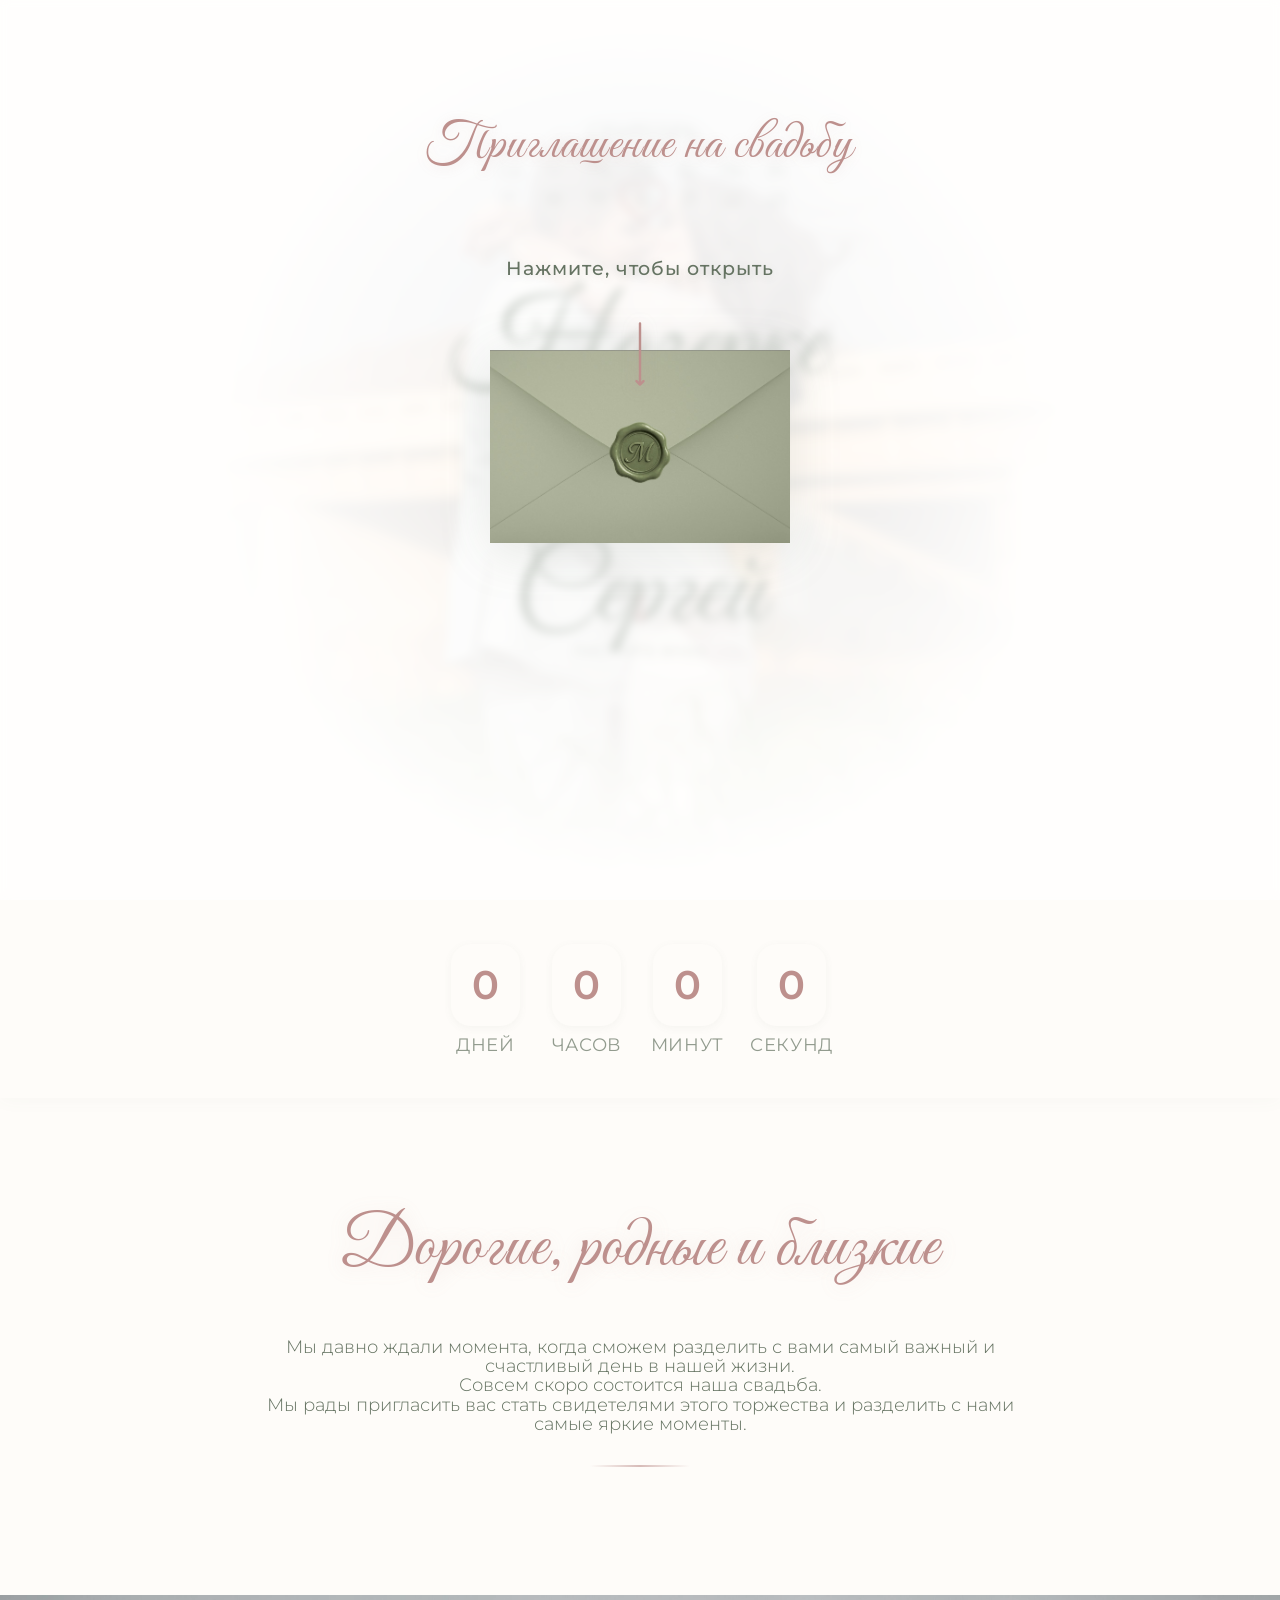
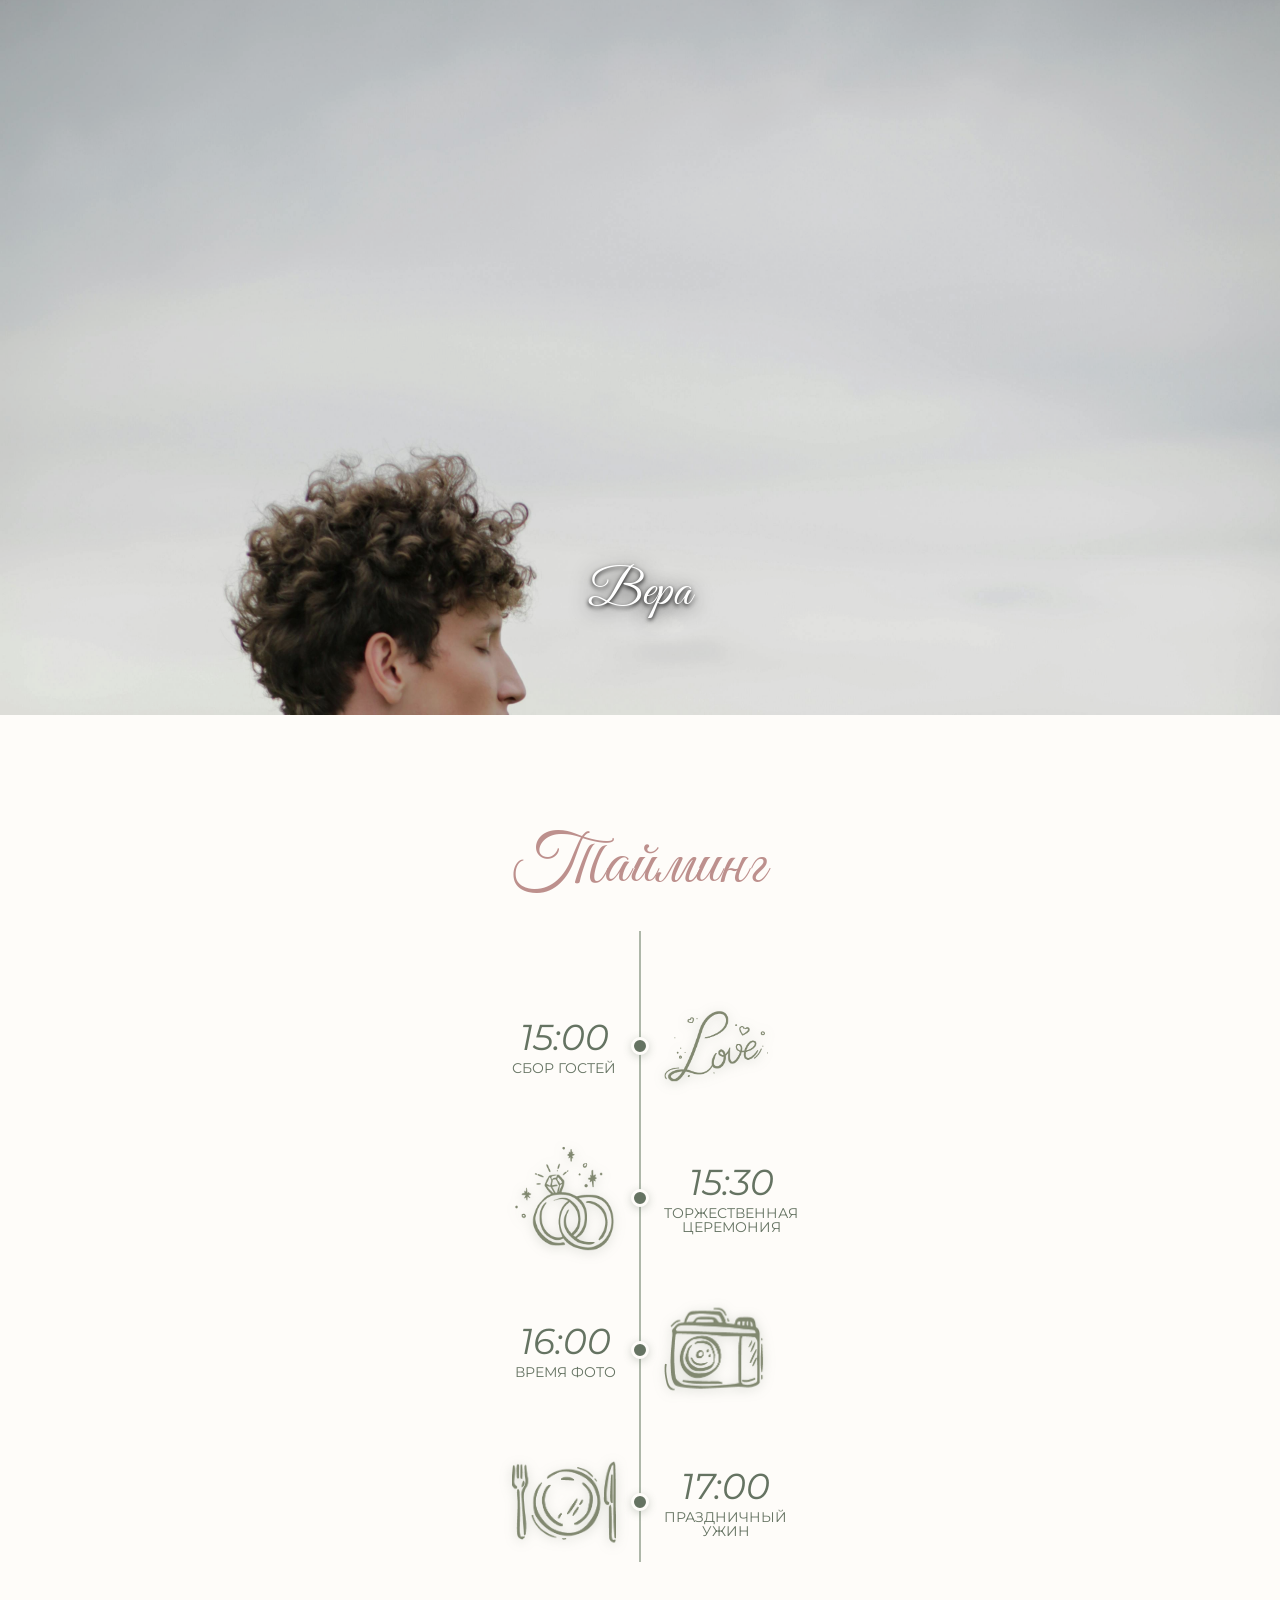
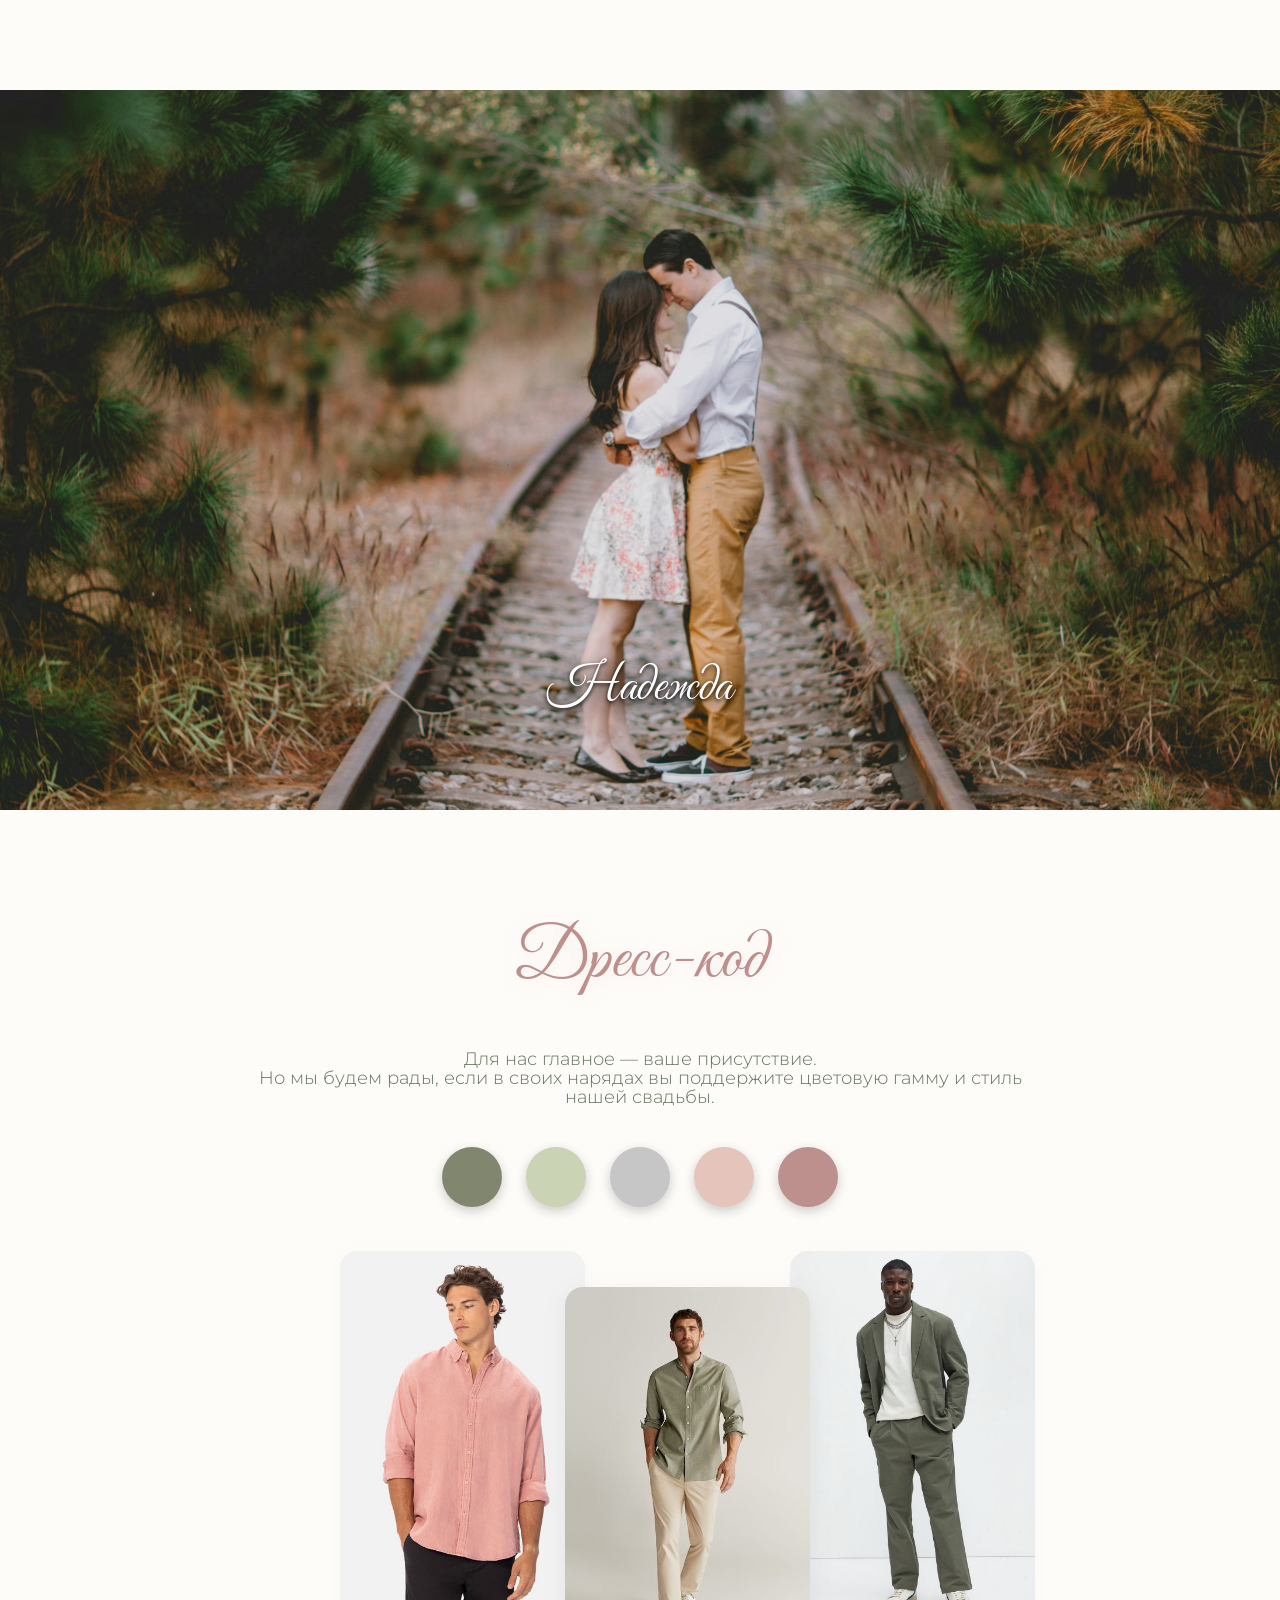
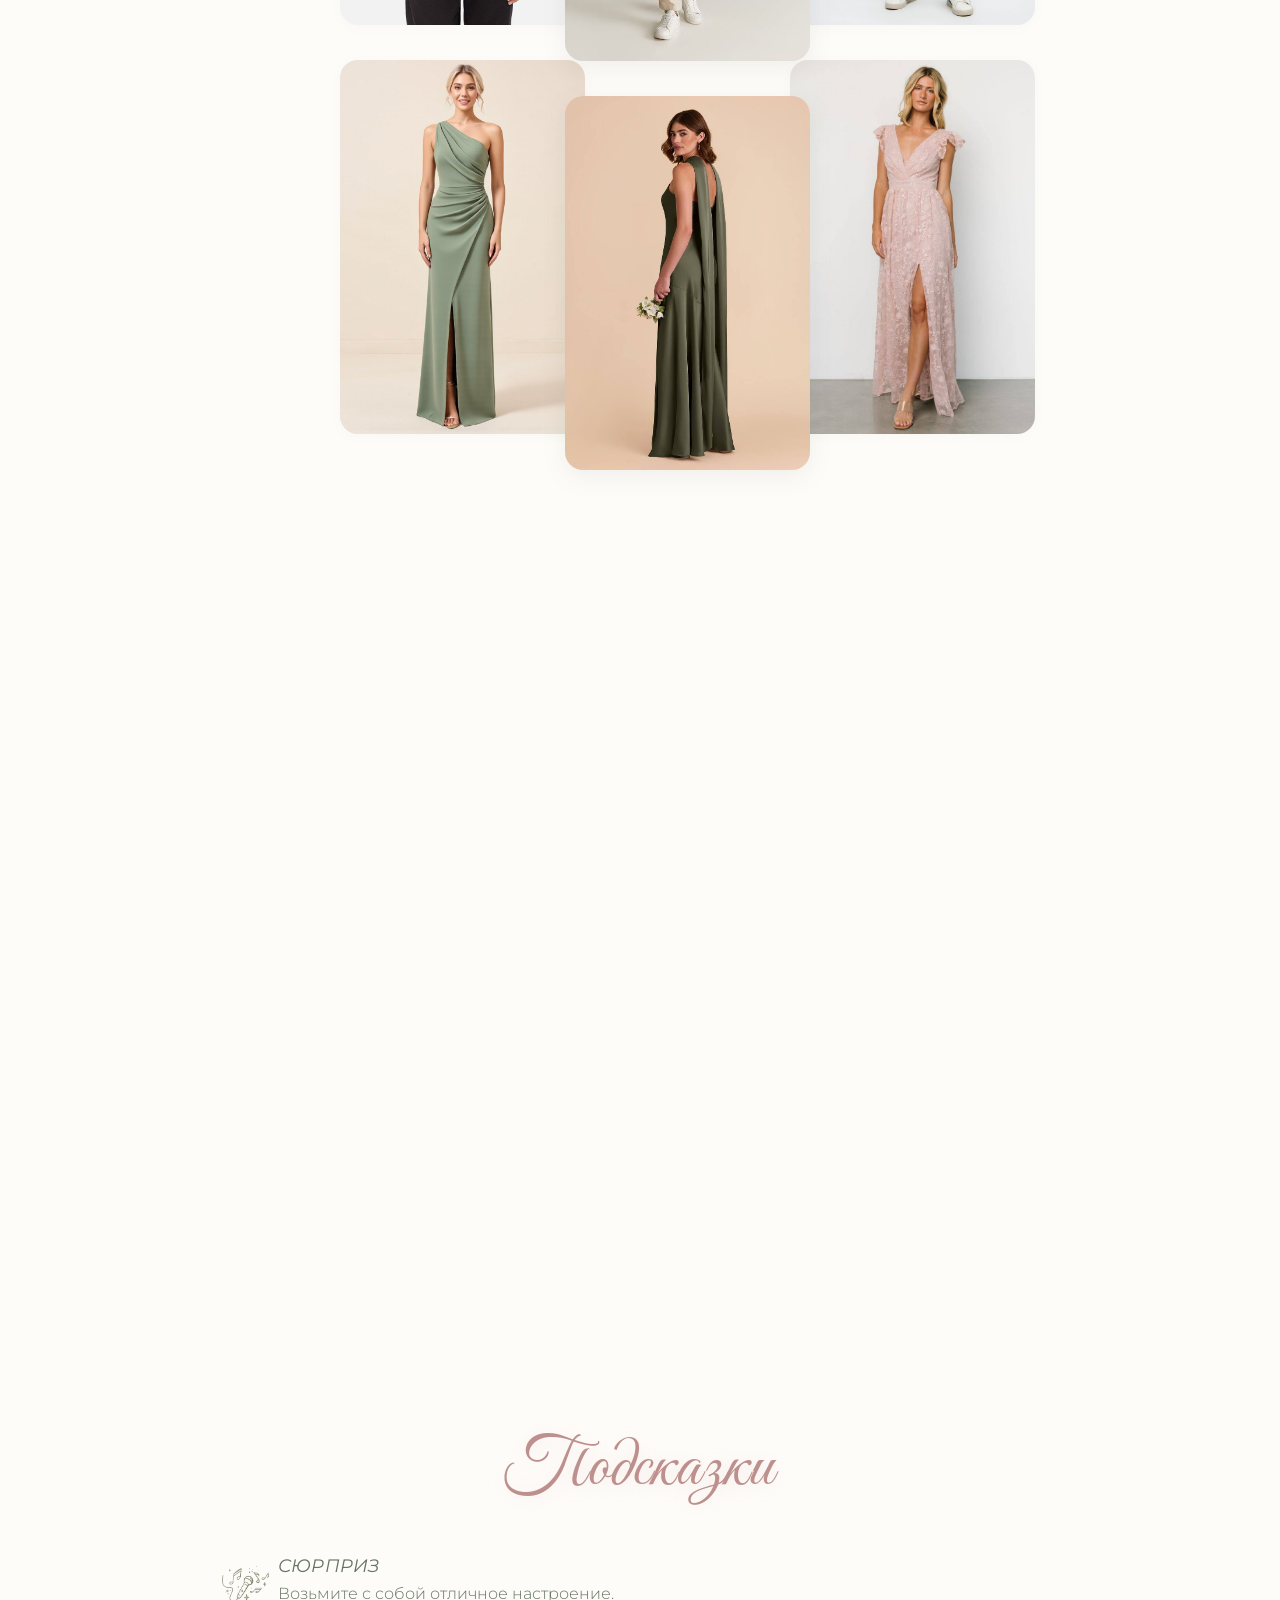
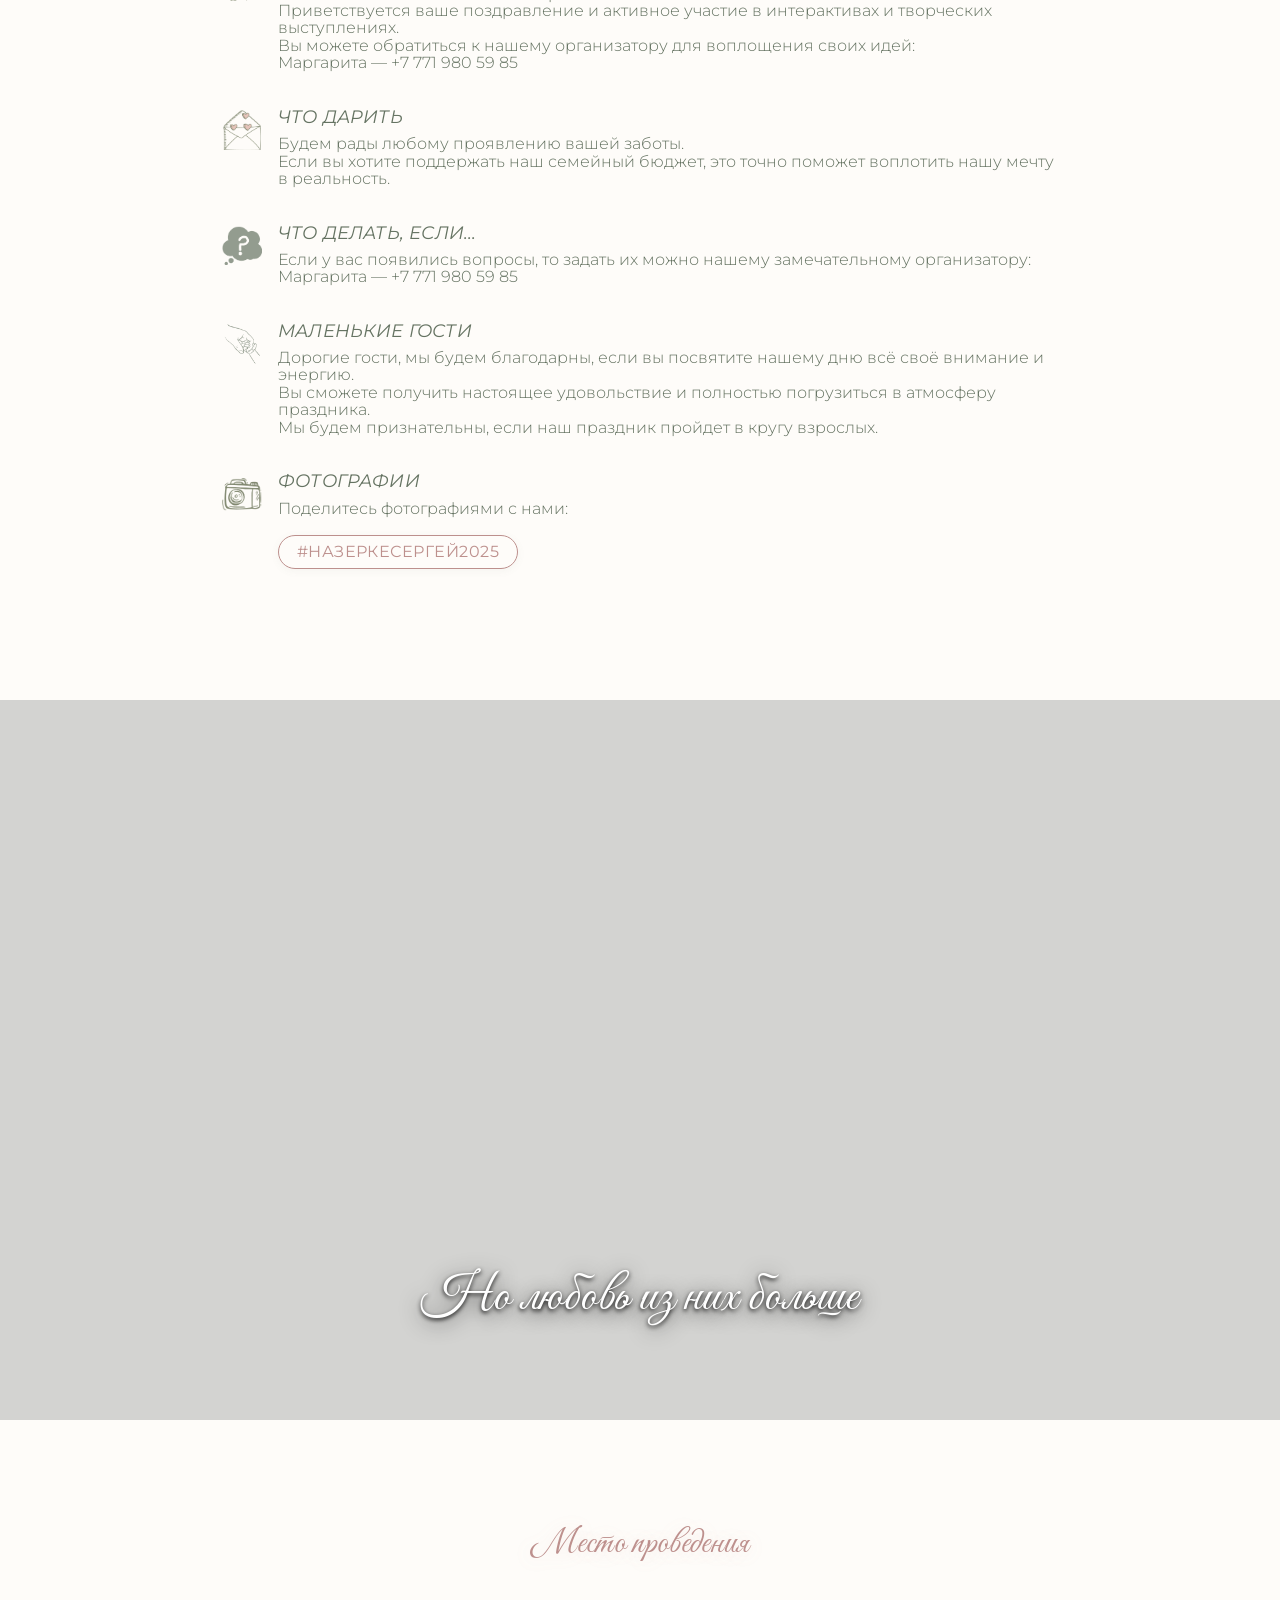
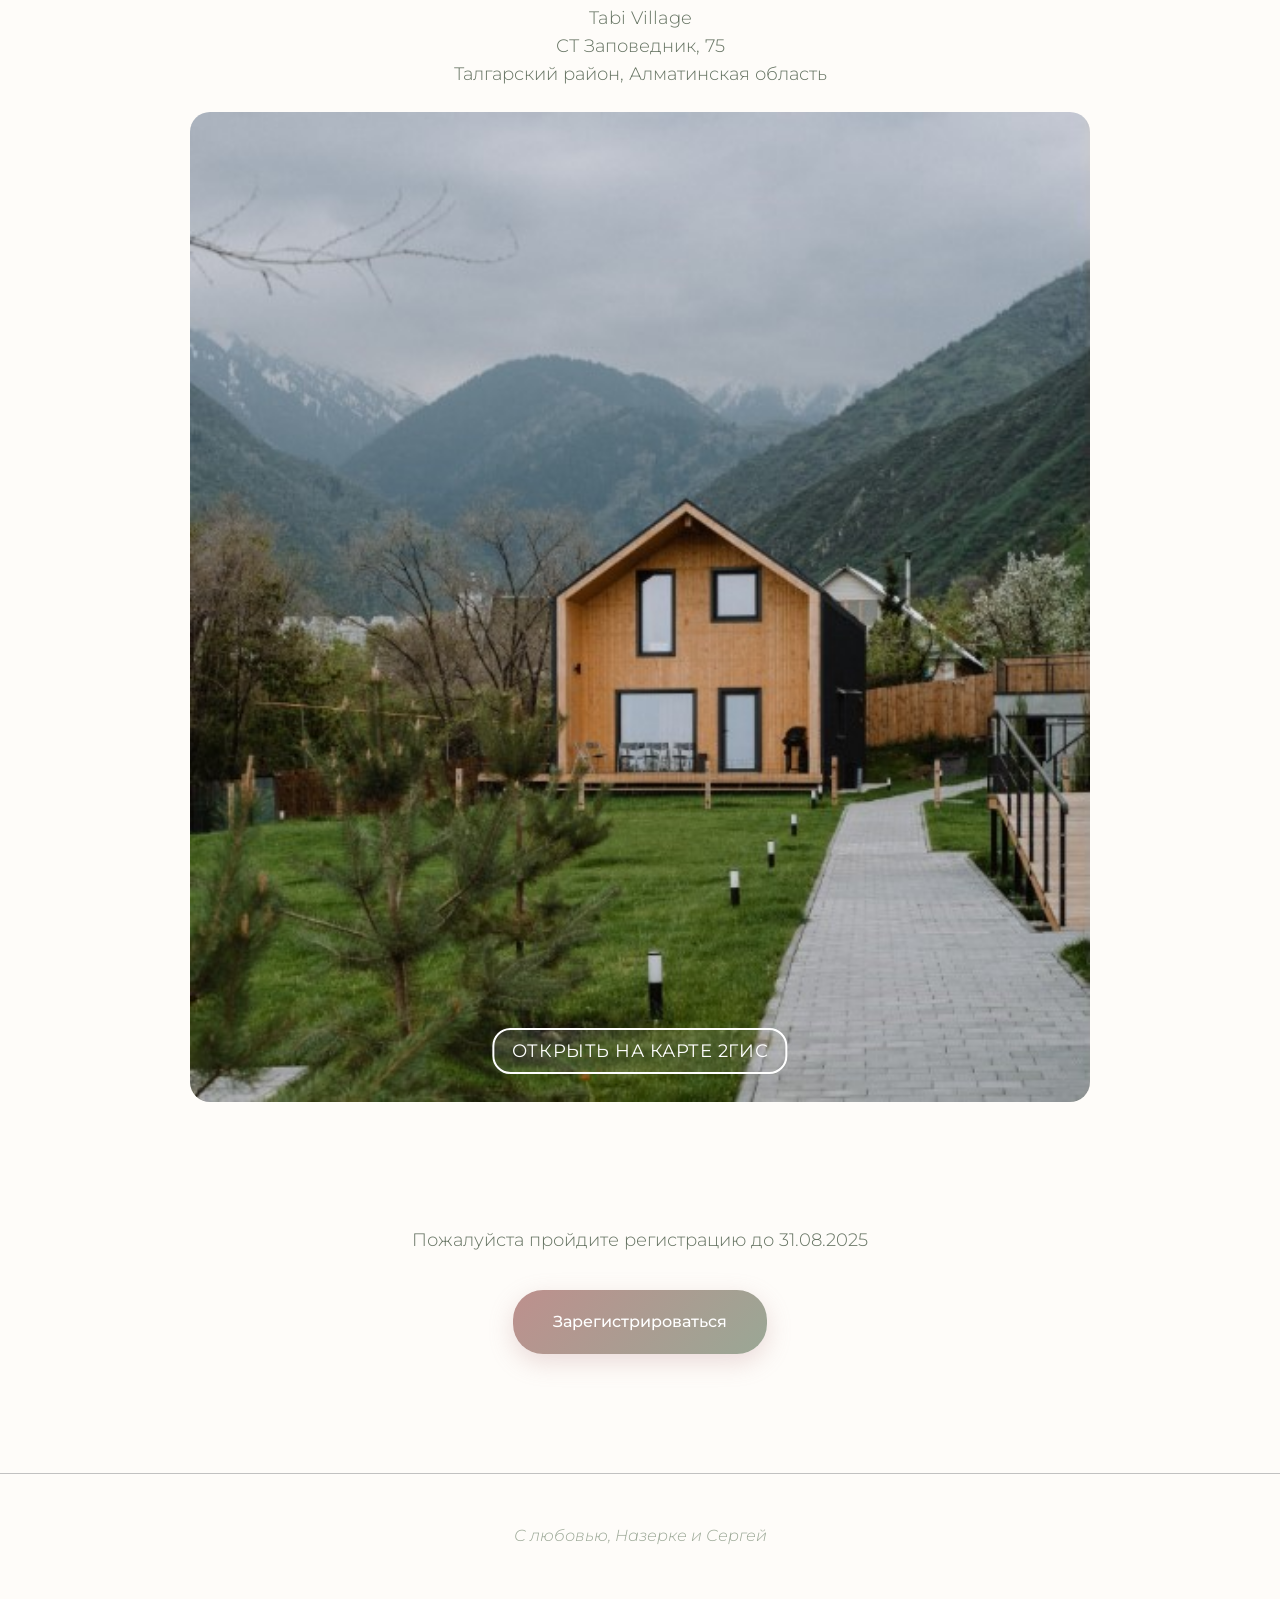
==== index.html @ db872b37 "Отрицательные значения bottom: десктоп -20px, планшет -15px - теперь подсказка МАКСИМАЛЬНО внизу!" ====
<!DOCTYPE html>
<html lang="ru">
<head>
  <meta charset="UTF-8">
  <meta name="viewport" content="width=device-width, initial-scale=1.0">
  <title>Приглашение на свадьбу</title>
  <!-- Preconnect для ускорения загрузки шрифтов -->
  <link rel="preconnect" href="https://fonts.googleapis.com">
  <link rel="preconnect" href="https://fonts.gstatic.com" crossorigin>
  
  <!-- Google Fonts с display=swap -->
  <link href="https://fonts.googleapis.com/css2?family=Cormorant+Infant:wght@400;500;600;700&display=swap" rel="stylesheet">
  <link href="https://fonts.googleapis.com/css2?family=Great+Vibes&display=swap" rel="stylesheet">
  <link href="https://fonts.googleapis.com/css2?family=Montserrat:ital,wght@0,400;0,500;0,600;0,700;1,400;1,500;1,600;1,700&display=swap" rel="stylesheet">
  <style>
    :root {
      /* Цветовая палитра */
      --green-dark: #657362;
      --green-light: #9aa795;
      --gray: #c1c1c1;
      --rose: #bd908d;
      --white: #fefcf9;
      --cream: #fefcf9;
      
      /* Размеры и отступы */
      --container-max-width: 1200px;
      --section-padding: 6rem 2rem;
      --border-radius: 20px;
      --border-radius-small: 15px;
      
      /* Breakpoints */
      --mobile: 600px;
      --tablet: 768px;
      --desktop: 1024px;
      
      /* Тени */
      --shadow-light: 0 2px 8px rgba(101, 115, 98, 0.06);
      --shadow-medium: 0 8px 25px rgba(189, 144, 141, 0.3);
      --shadow-heavy: 0 15px 40px rgba(101, 115, 98, 0.15);
      
      /* Переходы */
      --transition-fast: 0.3s ease;
      --transition-medium: 0.5s ease;
      --transition-slow: 1s ease;
    }

    * {
      margin: 0;
      padding: 0;
      box-sizing: border-box;
    }

    div {
      box-sizing: border-box;
    }

    html {
      margin: 0;
      padding: 0;
      width: 100%;
      overflow-x: hidden;
      overflow-y: visible;
    }

    /* === TYPOGRAPHY === */
    /* Заголовки и крупные подписи — Great Vibes */
    h1, h2, h3, .header-names, .timing-minimal-title, .photo-quote, .photo-subtitle, .section-title {
      font-family: 'Great Vibes', cursive !important;
      font-size: 2.2em !important;
      font-style: normal !important;
      font-weight: normal !important;
      letter-spacing: 0.01em !important;
      text-transform: none !important;
    }

    /* Весь остальной текст — Montserrat */
    body, p, form, input, select, textarea, .btn, .countdown-block, .countdown-list, .countdown-item, .countdown-number, .countdown-label, .timing-minimal, .timing-content, .timing-minimal-desc, .timing-minimal-time {
      font-family: 'Montserrat', serif !important;
    }

    body {
      font-family: 'Montserrat', serif;
      line-height: 1.6;
      color: var(--green-dark);
      background: var(--cream);
      overflow-x: hidden;
      overflow-y: visible;
      font-style: normal;
      margin: 0;
      padding: 0;
      width: 100%;
      min-height: 100vh;
    }

    /* === HEADER SECTION === */
    header {
      height: 100vh;
      position: relative;
      display: flex;
      align-items: center;
      justify-content: center;
      background: linear-gradient(135deg, var(--cream) 0%, var(--white) 100%);
      overflow: hidden;
      text-align: center;
      padding: 40px 20px;
    }

    .header-bg {
      position: absolute;
      top: 0;
      left: 0;
      width: 100%;
      height: 100%;
      background-image: url('pexels-lood-goosen-508841-1239264.jpg');
      background-size: cover;
      background-position: center 30%;
      opacity: 0;
      transform: scale(1.1);
      transition: opacity 2s ease-out, transform 2s ease-out;
    }

    .header-bg.visible {
      opacity: 0.3;
      transform: scale(1);
    }

    .header-overlay {
      position: absolute;
      top: 0;
      left: 0;
      width: 100%;
      height: 100%;
      background: radial-gradient(circle at center, transparent 30%, var(--cream) 70%);
      z-index: 1;
    }

    .header-content {
      position: relative;
      z-index: 2;
      opacity: 0;
      transform: translateY(30px);
      transition: opacity 1.5s ease-out 0.5s, transform 1.5s ease-out 0.5s;
    }

    .header-content.visible {
      opacity: 1;
      transform: translateY(0);
    }

    .header-title {
      font-family: 'Montserrat', serif !important;
      font-size: 3.2rem !important;
      color: var(--rose);
      margin-bottom: 1rem;
      text-shadow: 0 2px 20px rgba(189, 144, 141, 0.3);
      font-weight: 460 !important;
      letter-spacing: 3px;
      font-style: italic;
      text-transform: uppercase !important;
    }

    @media (max-width: 600px) {
      .header-title {
        font-size: clamp(3.89rem, 1.28vw, 4.96rem) !important;
      }
    }
    @media (min-width: 601px) and (max-width: 1024px) {
      .header-title {
        font-size: 1rem !important;
      }
    }
    @media (min-width: 1025px) {
      body .header-title {
        font-size: 1.3rem !important;
        margin-bottom: 4.3rem !important;
      }
    }



    /* === HEADER CALENDAR IMAGE === */
    .header-calendar-image {
      position: absolute;
      top: -150px;
      left: 0;
      right: 0;
      margin: 0 auto;
      z-index: 10;
      text-align: center;
    }

    .calendar-img {
      max-width: 1050px;
      width: 100%;
      height: auto;
      filter: drop-shadow(0 4px 20px rgba(0, 0, 0, 0.3));
      transition: all 0.3s ease;
      transform: scale(0.8);
        transform-origin: center center;
      }
    
    .calendar-img:hover {
      transform: scale(1.05);
      filter: drop-shadow(0 6px 25px rgba(0, 0, 0, 0.4));
    }

    @media (max-width: 1024px) {
      .header-calendar-image .calendar-img {
        max-width: 880px !important;
        width: 100% !important;
        height: auto !important;
      transform: scale(1.2);
        transform-origin: center center;
      }
    }

     @media (max-width: 900px) {
      .header-calendar-image .calendar-img {
        max-width: 880px !important;
        width: 100% !important;
        height: auto !important;
      transform: scale(1.6);
        transform-origin: center center;
      }

      .header-calendar-image {
        top: -150px;
        left: 0;
        right: 0;
        margin: 0 auto;
        transform: none;
      }
    }

     .header-names {
      font-family: 'Great Vibes', cursive;
      font-size: clamp(10rem, 10vw, 8rem) !important;
      color: var(--green-dark);
      margin-bottom: 1.5rem;
      font-weight: 300;
      letter-spacing: 2px;
      text-shadow: 0 4px 30px rgba(101, 115, 98, 0.2);
      text-align: center;
    }

    @media (max-width: 600px) {
      .header-calendar-image .calendar-img {
        max-width: 380px !important;
        width: 100% !important;
        height: auto !important;
        transform: scale(0.8);
        transform-origin: center center;
      }
      .header-calendar-image {
        top: -23px;
        left: 0;
        right: 0;
        margin: 0 auto;
        transform: none;
      }
    }

    .header-names {
      font-family: 'Great Vibes', cursive;
      font-size: clamp(4rem, 10vw, 8rem) !important;
      color: var(--green-dark);
      margin-bottom: 1.5rem;
      font-weight: 300;
      letter-spacing: 2px;
      text-shadow: 0 4px 30px rgba(101, 115, 98, 0.2);
      text-align: center;
    }

    /* Опускаем текст на 10px только на десктопе */
    @media (min-width: 1025px) {
      .header-names {
        transform: translateY(30px);
      }
    }

    .header-date {
      font-family: 'Montserrat', serif !important;
      font-size: clamp(1.2rem, 2.5vw, 1.5rem);
      font-weight: 300;
      color: var(--green-light);
      letter-spacing: 3px;
      font-style: normal;
      margin-bottom: 0;
    }

    /* === SCROLL HINT === */
    .scroll-hint {
      position: absolute;
      bottom: 20px;
      left: 50%;
      transform: translateX(-50%);
      display: flex;
      flex-direction: column;
      align-items: center;
      z-index: 10;
      opacity: 0;
      animation: scrollHintFadeIn 2s ease-out 3s forwards;
    }

    @keyframes scrollHintFadeIn {
      0% {
        opacity: 0;
        transform: translateX(-50%) translateY(20px);
      }
      100% {
        opacity: 1;
        transform: translateX(-50%) translateY(0);
      }
    }

    .scroll-arrow {
      color: var(--rose);
      margin-bottom: 8px;
      animation: scrollBounce 2s ease-in-out infinite;
      filter: drop-shadow(0 2px 8px rgba(189, 144, 141, 0.3));
    }

    @keyframes scrollBounce {
      0%, 20%, 50%, 80%, 100% {
        transform: translateY(0);
      }
      40% {
        transform: translateY(-8px);
      }
      60% {
        transform: translateY(-4px);
      }
    }

    .scroll-text {
      font-family: 'Montserrat', serif;
      font-size: 0.9rem;
      font-weight: 300;
      color: var(--green-dark);
      letter-spacing: 0.5px;
      text-transform: uppercase;
      text-shadow: 0 1px 3px rgba(101, 115, 98, 0.2);
      opacity: 0.8;
    }

    /* Скрыть подсказку при скролле */
    .scroll-hint.hidden {
      opacity: 0;
      transition: opacity 0.5s ease-out;
    }

    /* Адаптивные стили для подсказки */
    /* Десктопы - прям внизу экрана */
    @media (min-width: 1025px) {
      .scroll-hint {
        bottom: -20px;
      }
      .scroll-text {
        font-size: 0.9rem;
        font-weight: 300;
      }
    }

    /* Планшеты */
    @media (min-width: 769px) and (max-width: 1024px) {
      .scroll-hint {
        bottom: -15px;
      }
      .scroll-text {
        font-size: 0.85rem;
        font-weight: 300;
      }
    }

    @media (max-width: 768px) {
      .scroll-hint {
        bottom: 20px;
      }
      .scroll-text {
        font-size: 0.8rem;
        font-weight: 300;
      }
      .scroll-arrow svg {
        width: 20px;
        height: 28px;
      }
    }

    @media (max-width: 600px) {
      .scroll-hint {
        bottom: 15px;
      }
      .scroll-text {
        font-size: 0.75rem;
        font-weight: 300;
      }
      .scroll-arrow svg {
        width: 18px;
        height: 26px;
      }
    }

    /* === MAIN === */
    main {
      margin: 0;
      padding: 0;
      width: 100%;
      overflow: visible;
      position: relative;
    }

    /* === SECTIONS === */
    section {
      margin-top: 0 !important;
      margin-bottom: 0 !important;
      padding: var(--section-padding);
      text-align: center;
      position: relative;
      opacity: 0;
      transform: translateY(40px);
      transition: opacity 0.8s cubic-bezier(0.25, 0.46, 0.45, 0.94), transform 0.8s cubic-bezier(0.25, 0.46, 0.45, 0.94);
      width: 100%;
      box-sizing: border-box;
    }

    section.visible {
      opacity: 1;
      transform: translateY(0);
    }

    section:nth-child(even) {
      background: var(--white);
    }

    section:nth-child(odd) {
      background: var(--cream);
    }

    h2 {
      font-family: 'Great Vibes', cursive;
      font-size: clamp(6rem, 12vw, 9rem);
      color: var(--rose);
      margin-bottom: 2rem;
      text-shadow: 0 2px 20px rgba(189, 144, 141, 0.2);
      font-weight: 300;
      animation: slideInDown 0.8s ease-out;
    }

    /* Увеличенный размер только для заголовка #invitation h2 */
    #invitation h2 {
      font-size: clamp(2.88rem, 5.76vw, 4.32rem) !important;
    }
    
    /* Явно задаем белый фон для секции приветствия */
    #invitation {
      background: var(--white) !important;
    }

    @keyframes slideInDown {
      0% {
        opacity: 0;
        transform: translateY(-50px);
      }
      100% {
        opacity: 1;
        transform: translateY(0);
      }
    }

    h3 {
      font-size: 3.4rem;
      font-weight: 500;
      color: var(--green-dark);
      margin: 2rem 0 1rem;
      font-style: italic;
    }
    /* Сохраняем прежний размер заголовков в блоке "Подсказки" */
    #tips h3 {
      font-family: 'Montserrat', serif !important;
      font-style: italic !important;
      font-size: 1.15rem !important;
      text-transform: uppercase !important;
      line-height: 1.1 !important;
    }

    p {
      font-size: 1.1rem;
      color: var(--green-dark);
      line-height: 1.8;
      margin-bottom: 1.5rem;
      max-width: 800px;
      margin-left: auto;
      margin-right: auto;
      font-style: normal;
      font-weight: 300;
      animation: fadeIn 1s ease-out 0.3s both;
    }

    @keyframes fadeIn {
      0% {
        opacity: 0;
      }
      100% {
        opacity: 1;
      }
    }

    /* === PHOTO SECTIONS ANIMATED === */
    .photo-section {
      aspect-ratio: 16/9;
      min-height: 400px;
      max-height: 85vh;
      position: relative;
      overflow: hidden;
      display: flex;
      align-items: center;
      justify-content: center;
      opacity: 0;
      transform: translateY(50px);
      transition: all var(--transition-slow) cubic-bezier(0.25, 0.46, 0.45, 0.94);
      margin: 0 !important;
      padding: 0 !important;
      width: 100% !important;
    }
    .photo-section.visible {
      opacity: 1;
      transform: translateY(0);
    }
    .photo-section.from-left,
    .photo-section.from-right {
      opacity: 0;
      transition: transform 1s cubic-bezier(0.25, 0.46, 0.45, 0.94), opacity 1s cubic-bezier(0.25, 0.46, 0.45, 0.94);
    }
    .photo-section.from-left {
      transform: translateX(-80px);
    }
    .photo-section.from-right {
      transform: translateX(80px);
    }
    .photo-section.from-left.visible,
    .photo-section.from-right.visible {
      opacity: 1;
      transform: translateX(0);
    }
    
    /* Specific styling for pexels-visoesdomundo-2808658.jpg photo section */
    .photo-section#photo3 .photo-bg img {
      object-position: center 39%;
    }
    
    /* Specific styling for pexels-cottonbro-4908144.jpg photo section - show heads properly */
    .photo-section#photo4 .photo-bg img {
      object-position: center 30%;
    }
    
    /* Specific styling for pexels-cottonbro-4908138.jpg photo section - lower display area */
    .photo-section#photo1 .photo-bg img {
      object-fit: cover !important;
      object-position: center 0% !important;
    }
    .photo-section.from-right {
      transform: translateX(80px);
      opacity: 0;
      transition: transform 1s cubic-bezier(0.25, 0.46, 0.45, 0.94), opacity 1s cubic-bezier(0.25, 0.46, 0.45, 0.94);
    }
    .photo-section.from-right.visible {
      transform: translateX(0) translateY(0);
    }
    .photo-bg {
      position: absolute;
      top: 0;
      left: 0;
      width: 100%;
      height: 100%;
      filter: brightness(0.9);
      transition: all var(--transition-medium) cubic-bezier(0.25, 0.46, 0.45, 0.94);
      background-color: #eaeae8;
      background-size: cover;
      background-position: center;
    }

    .photo-bg img {
      width: 100%;
      height: 100%;
      object-fit: cover;
      object-position: center;
      opacity: 1 !important;
      transition: none !important;
    }

    .photo-bg img.loaded {
      opacity: 1;
    }

    .photo-section:hover .photo-bg {
      filter: brightness(1);
    }

    .photo-section:hover .photo-bg img {
      transform: none;
    }

    /* Fallback для браузеров без поддержки aspect-ratio */
    @supports not (aspect-ratio: 16/9) {
      .photo-section {
        height: 85vh;
      }
      @media (max-width: 900px) {
        .photo-section {
          height: 450px;
        }
      }
      @media (max-width: 768px) {
        .photo-section {
          height: 40vh;
        }
      }
      @media (max-width: 600px) {
        .photo-section {
          height: 250px;
        }
      }
    }
    .photo-overlay {
      position: absolute;
      top: 0;
      left: 0;
      width: 100%;
      height: 100%;
      display: flex;
      align-items: center;
      justify-content: center;
      transition: all var(--transition-medium) cubic-bezier(0.25, 0.46, 0.45, 0.94);
    }

    .photo-section:hover .photo-overlay {
      /* Убрана прозрачность */
    }

    .photo-content {
      text-align: center;
      color: white;
      z-index: 2;
      position: relative;
      transition: all var(--transition-medium) cubic-bezier(0.25, 0.46, 0.45, 0.94);
    }

    .photo-section:hover .photo-content {
      transform: none;
    }
    .photo-quote {
      font-family: 'Great Vibes', cursive !important;
      font-size: 2.2rem !important;
      font-style: normal !important;
      opacity: 1 !important;
      text-shadow: 0 4px 20px rgba(0,0,0,0.8), 0 2px 4px rgba(0,0,0,0.9);
    }

    /* Увеличенный размер для планшетов и десктопа */
    @media (min-width: 601px) {
      .photo-quote {
        font-size: 3.2rem !important;
      }
    }

    .photo-subtitle {
      font-family: 'Montserrat', serif !important;
      font-size: 0.9rem !important;
      font-style: italic !important;
      opacity: 1 !important;
      text-shadow: 0 3px 12px rgba(0,0,0,0.8), 0 2px 3px rgba(0,0,0,0.9);
    }

   

    /* === TIMELINE CLASSIC === */
    .timing-minimal {
      max-width: 800px;
      margin: 0 auto;
      padding: 0;
      position: relative;
      font-size: 0.9em;
    }
    .timing-minimal-title {
      font-family: 'Great Vibes', cursive;
      font-size: clamp(2.88rem, 5.76vw, 4.32rem) !important;
      font-weight: 300;
      letter-spacing: 0.15em;
      margin-bottom: 4rem;
      color: var(--rose) !important;
      text-transform: none !important;
      text-align: center;
    }
    .timing-minimal::before {
      content: '';
      position: absolute;
      left: 50%;
      top: 120px;
      bottom: 0;
      width: 2px;
      background: var(--green-light);
      transform: translateX(-50%);
      opacity: 0.8;
      z-index: 0;
    }
    
    /* Точки на временной линии */
    .timing-minimal-item::after {
      content: '';
      position: absolute;
      left: 50%;
      top: 50%;
      width: 12px;
      height: 12px;
      background: var(--green-dark);
      border-radius: 50%;
      transform: translate(-50%, -50%);
      z-index: 2;
      box-shadow: 0 2px 8px rgba(101, 115, 98, 0.3);
      border: 3px solid var(--cream);
      opacity: 0;
      animation: fadeInDot 0.6s ease-out forwards;
    }
    
    @keyframes fadeInDot {
      0% {
        opacity: 0;
        transform: translate(-50%, -50%) scale(0);
      }
      50% {
        opacity: 1;
        transform: translate(-50%, -50%) scale(1.2);
      }
      100% {
        opacity: 1;
        transform: translate(-50%, -50%) scale(1);
      }
    }
    
    /* Задержка анимации для каждой точки */
    .timing-minimal-item:nth-child(2)::after {
      animation-delay: 0.2s;
    }
    .timing-minimal-item:nth-child(3)::after {
      animation-delay: 0.4s;
    }
    .timing-minimal-item:nth-child(4)::after {
      animation-delay: 0.6s;
    }
    .timing-minimal-item:nth-child(5)::after {
      animation-delay: 0.8s;
    }
    .timing-minimal-item {
      margin-bottom: 2rem;
      position: relative;
      min-height: 108px;
      height: 108px;
    }
    .timing-minimal-item:nth-child(odd) {
      height: 120px;
    }
    .timing-minimal-item:nth-child(odd) .timing-content {
      text-align: left;
      position: absolute;
      left: calc(50% + 1.5rem);
      top: 50%;
      transform: translateY(-50%);
      align-items: flex-start;
    }
    .timing-minimal-item:nth-child(odd) .timing-icon {
      position: absolute;
      right: calc(50% + 1.5rem);
      top: 50%;
      transform: translateY(-50%);
    }
    .timing-minimal-item:nth-child(even) {
      height: 120px;
    }
    .timing-minimal-item:nth-child(even) .timing-content {
      text-align: right;
      position: absolute;
      right: calc(50% + 1.5rem);
      top: 50%;
      transform: translateY(-50%);
      align-items: flex-end;
    }
    .timing-minimal-item:nth-child(even) .timing-icon {
      position: absolute;
      left: calc(50% + 1.5rem);
      top: 50%;
      transform: translateY(-50%);
    }
    .timing-icon {
      width: 6.48rem !important;
      height: 6.48rem !important;
      min-width: 6.48rem !important;
      min-height: 6.48rem !important;
      max-width: 6.48rem !important;
      max-height: 6.48rem !important;
      object-fit: contain;
      filter: drop-shadow(0 2px 6px rgba(101, 115, 98, 0.3));
      transition: transform 0.3s ease;
      flex-shrink: 0;
      z-index: 1;
    }
    .timing-icon:hover {
      transform: scale(1.1);
    }
    .timing-content {
      display: flex;
      flex-direction: column;
      align-items: center;
      text-align: center;
      z-index: 2;
    }
    .timing-minimal-time {
      font-family: 'Great Vibes', cursive;
      font-size: 2.25rem;
      font-weight: 400;
      color: var(--green-dark);
      margin-bottom: 0.1rem;
      line-height: 1.2;
      font-style: italic;
      white-space: nowrap;
      text-align: center !important;
      align-self: center !important;
    }
    .timing-minimal-desc {
      font-family: 'Montserrat', serif;
      font-size: 0.9rem;
      font-weight: 400;
      color: var(--green-dark);
      margin: 0;
      opacity: 1;
      line-height: 1.0;
      text-align: center !important;
      text-transform: uppercase !important;
    }
    @media (max-width: 900px) {
      .timing-minimal {
        max-width: 98vw;
      }
      .timing-icon {
        width: 6.48rem;
        height: 6.48rem;
      }
      .timing-minimal-item {
        min-height: 80px;
        height: 80px;
      }
      .timing-minimal-title {
        font-size: 10rem;
      }
    }
    @media (max-width: 600px) {
      .timing-minimal-title {
        font-size: 6rem;
        margin-bottom: 2rem;
      }
      .timing-icon {
        width: 3.2rem;
        height: 3.2rem;
      }
      .timing-minimal-item {
        min-height: 60px;
        height: 60px;
      }
      .timing-minimal {
        max-width: 100vw;
      }
    }

    /* === COLOR PALETTE === */
    .color-palette {
      display: flex;
      justify-content: center;
      gap: 1.5rem;
      margin: 2.5rem 0;
      flex-wrap: wrap;
    }

    .color-circle {
      width: 60px;
      height: 60px;
      border-radius: 50%;
      border: none;
      box-shadow: 0 4px 12px rgba(0,0,0,0.2);
      cursor: pointer;
      transition: all 0.4s cubic-bezier(0.68, -0.55, 0.265, 1.55);
      position: relative;
      animation: bounceIn 0.6s ease-out;
    }

    @keyframes bounceIn {
      0% {
        opacity: 0;
        transform: scale(0.3);
      }
      50% {
        opacity: 1;
        transform: scale(1.05);
      }
      70% {
        transform: scale(0.9);
      }
      100% {
        opacity: 1;
        transform: scale(1);
      }
    }

    .color-circle:hover {
      transform: scale(1.3) rotate(360deg);
      box-shadow: 0 12px 35px rgba(0,0,0,0.25);
    }

    .color-circle::after {
      content: attr(title);
      position: absolute;
      bottom: -2rem;
      left: 50%;
      transform: translateX(-50%);
      font-size: 0.8rem;
      color: var(--green-dark);
      opacity: 0;
      transition: opacity 0.3s ease;
      white-space: nowrap;
    }

    .color-circle:hover::after {
      opacity: 1;
    }

    .color-white { background-color: #ffffff; }
    .color-black { background-color: #000000; }
    .color-gray { background-color: #e6e6e6; }
    .color-circle.color-dress1 { background: #81876f; }
    .color-circle.color-dress2 { background: #cad3b4; }
    .color-circle.color-dress3 { background: #c6c6c6; }
    .color-circle.color-dress4 { background: #e5c4bb; }
    .color-circle.color-dress5 { background: #bd908d; }

    /* === FORM === */
    form {
      max-width: 500px;
      margin: 2rem auto;
      background: white;
      padding: 2.5rem;
      border-radius: var(--border-radius);
      box-shadow: var(--shadow-heavy);
      position: relative;
      overflow: hidden;
      animation: scaleIn 0.8s ease-out;
    }

    @keyframes scaleIn {
      0% {
        opacity: 0;
        transform: scale(0.8);
      }
      100% {
        opacity: 1;
        transform: scale(1);
      }
    }

    form::before {
      content: '';
      position: absolute;
      top: 0;
      left: 0;
      width: 100%;
      height: 4px;
      background: linear-gradient(90deg, var(--rose) 0%, var(--green-light) 100%);
    }

    form input, 
    form select {
      display: block;
      width: 100%;
      margin: 1.2rem 0;
      padding: 1.2rem;
      border: 2px solid var(--gray);
      border-radius: var(--border-radius-small);
      font-family: inherit;
      font-size: 1rem;
      transition: all var(--transition-fast) ease;
      background: var(--cream);
      font-style: normal;
    }

    form input:focus,
    form select:focus {
      outline: none;
      border-color: var(--rose);
      transform: scale(1.02);
      box-shadow: 0 5px 20px rgba(189, 144, 141, 0.2);
    }

    .btn {
      display: inline-block;
      margin: 1rem 0.5rem;
      padding: 1.2rem 2.5rem;
      background: linear-gradient(135deg, var(--rose) 0%, var(--green-light) 100%);
      color: white;
      text-decoration: none;
      border-radius: 30px;
      font-weight: 500;
      transition: all var(--transition-fast) ease;
      box-shadow: var(--shadow-medium);
      border: none;
      cursor: pointer;
      font-size: 1rem;
      position: relative;
      overflow: hidden;
    }

    .btn::before {
      content: '';
      position: absolute;
      top: 0;
      left: -100%;
      width: 100%;
      height: 100%;
      background: linear-gradient(90deg, transparent, rgba(255,255,255,0.3), transparent);
      transition: left 0.5s ease;
    }

    .btn:hover {
      transform: translateY(-3px);
      box-shadow: 0 12px 35px rgba(189, 144, 141, 0.4);
    }

    .btn:hover::before {
      left: 100%;
    }

    .btn:active {
      transform: translateY(-1px);
      box-shadow: 0 8px 25px rgba(189, 144, 141, 0.3);
    }

    /* === MAP === */
    iframe {
      width: 100%;
      max-width: 700px;
      height: 350px;
      border: none;
      border-radius: var(--border-radius);
      margin: 2rem auto;
      display: block;
      box-shadow: var(--shadow-heavy);
      animation: slideInUp 1s ease-out;
    }

    /* === DECORATIVE ELEMENTS === */
    .emoji {
      font-size: 1.8rem;
      margin-right: 0.8rem;
      filter: drop-shadow(0 2px 5px rgba(0,0,0,0.2));
    }

    .section-divider {
      height: 2px;
      background: linear-gradient(90deg, transparent, var(--rose), transparent);
      margin: 2rem auto;
      width: 100px;
      opacity: 0.6;
    }



    .hashtag {
      display: inline-block;
      background: var(--cream);
      color: var(--rose) !important;
      border: 1.5px solid var(--rose);
      padding: 0.45rem 1.1rem;
      border-radius: 18px;
      font-weight: 400;
      margin-top: 1.1rem;
      font-size: 1rem;
      font-family: 'Montserrat', serif !important;
      letter-spacing: 0.03em;
      box-shadow: var(--shadow-light);
      transition: all var(--transition-fast) cubic-bezier(0.25, 0.46, 0.45, 0.94);
      text-transform: uppercase !important;
      animation: pulse 2s infinite;
    }

    @keyframes pulse {
      0% {
        box-shadow: 0 0 0 0 rgba(189, 144, 141, 0.7);
      }
      70% {
        box-shadow: 0 0 0 10px rgba(189, 144, 141, 0);
      }
      100% {
        box-shadow: 0 0 0 0 rgba(189, 144, 141, 0);
      }
    }

    .hashtag.green {
      color: var(--green-dark);
      border-color: var(--green-dark);
    }

    .hashtag.gray {
      color: var(--gray);
      border-color: var(--gray);
    }

    .info-card:hover .hashtag {
      background: var(--white);
      color: var(--rose);
      border-color: var(--rose);
    }

    /* Стили для кнопки карты */
    .map-link {
      display: inline-block;
      background: rgba(254, 252, 249, 0.1);
      color: white !important;
      border: 2px solid white;
      padding: 0.45rem 1.1rem;
      border-radius: 18px;
      font-weight: 400;
      font-size: 1.1rem;
      font-family: 'Montserrat', serif !important;
      letter-spacing: 0.03em;
      text-decoration: none;
      box-shadow: var(--shadow-light);
      transition: all var(--transition-fast) cubic-bezier(0.25, 0.46, 0.45, 0.94);
      text-transform: uppercase !important;
      animation: pulse 2s infinite;
    }

    .map-link:hover {
      background: rgba(254, 252, 249, 0.2);
      transform: translateY(-2px);
      box-shadow: 0 4px 15px rgba(255, 255, 255, 0.3);
    }

    /* Адаптивные стили для кнопки карты */
    @media (max-width: 768px) {
      .map-link {
        font-size: 1rem;
        padding: 0.4rem 1rem;
      }
    }

    @media (max-width: 600px) {
      .map-link {
        font-size: 0.9rem;
        padding: 0.35rem 0.9rem;
      }
    }



    .tip-badge {
      display: inline-block;
      background: var(--cream);
      color: var(--rose);
      border: 1.5px solid var(--rose);
      padding: 0.35rem 0.9rem 0.35rem 0.9rem;
      border-radius: 16px;
      font-weight: 400;
      font-size: 1rem;
      font-family: 'Montserrat', serif !important;
      letter-spacing: 0.02em;
      margin-right: 0.5rem;
      margin-bottom: 0.2rem;
      vertical-align: middle;
      box-shadow: var(--shadow-light);
      transition: all var(--transition-fast) cubic-bezier(0.25, 0.46, 0.45, 0.94);
      text-transform: uppercase !important;
      animation: fadeInUp 0.6s ease-out;
    }

    @keyframes fadeInUp {
      0% {
        opacity: 0;
        transform: translateY(20px);
      }
      100% {
        opacity: 1;
        transform: translateY(0);
      }
    }
    .tip-badge.green {
      color: var(--green-dark);
      border-color: var(--green-dark);
    }
    .tip-badge.gray {
      color: var(--gray);
      border-color: var(--gray);
    }
    .tip-badge.rose {
      color: var(--rose);
      border-color: var(--rose);
    }
    .tip-badge.emoji {
      background: var(--white);
      border: none;
      font-size: 1.2rem;
      margin-right: 0.6rem;
      margin-bottom: 0;
      box-shadow: none;
    }

    /* === TIPS ICONS === */
    #tips .tip-icon {
      width: 2.5em;
      height: 2.5em;
      min-width: 2.5em;
      min-height: 2.5em;
      max-width: 2.5em;
      max-height: 2.5em;
      object-fit: contain;
      vertical-align: middle;
      margin-right: 0.4em;
      margin-bottom: 0;
      display: inline-block;
    }
    .tip-icon.surprise {
      width: 8em;
      height: 8em;
      min-width: 8em;
      min-height: 8em;
      max-width: 8em;
      max-height: 8em;
      object-fit: contain;
      vertical-align: middle;
      margin-right: 0.4em;
    }
    .tip-icon.envelope { color: var(--green-dark); }
    .tip-icon.question { color: var(--gray); }
    .tip-icon.family { color: var(--green-light); }
    .tip-icon.camera {
      width: 5em;
      height: 5em;
      min-width: 5em;
      min-height: 5em;
      max-width: 5em;
      max-height: 5em;
      margin-right: -0.6em; /* подтягиваем текст ближе */
      vertical-align: -0.15em; /* выравниваем по baseline */
    }

    /* === COUNTDOWN BLOCK === */
    .countdown-block {
      width: 100%;
      background: var(--white);
      display: flex;
      justify-content: center;
      align-items: center;
      padding: 2.75rem 0 2.42rem 0;
      margin: 0 auto 0 auto;
      box-shadow: 0 2px 18px rgba(101, 115, 98, 0.04);
      position: relative;
      z-index: 1;
      opacity: 0;
      transform: translateY(30px);
      transition: all var(--transition-medium) cubic-bezier(0.68, -0.55, 0.265, 1.55);
      font-size: 1.1em;
    }
    .countdown-block.visible {
      opacity: 1;
      transform: translateY(0);
    }
    .countdown-list {
      display: flex;
      gap: 2.75rem;
    }
    .countdown-item {
      display: flex;
      flex-direction: column;
      align-items: center;
      min-width: 77px;
      animation: bounceIn 0.6s ease-out;
    }

    .countdown-item:nth-child(1) { animation-delay: 0.1s; }
    .countdown-item:nth-child(2) { animation-delay: 0.2s; }
    .countdown-item:nth-child(3) { animation-delay: 0.3s; }
    .countdown-item:nth-child(4) { animation-delay: 0.4s; }
    .countdown-number {
      font-family: 'Montserrat', serif !important;
      font-size: 2.53rem;
      font-weight: 600;
      color: var(--rose);
      background: var(--cream);
      border-radius: 19.8px;
      padding: 0.55rem 1.32rem;
      margin-bottom: 0.3rem;
      box-shadow: var(--shadow-light);
      text-transform: uppercase !important;
      transition: all var(--transition-fast) ease;
    }

    .countdown-number.updated {
      animation: numberPulse 0.3s ease-out;
    }

    @keyframes numberPulse {
      0% {
        transform: scale(1);
      }
      50% {
        transform: scale(1.1);
      }
      100% {
        transform: scale(1);
      }
    }
    .countdown-label {
      font-size: 1.1rem;
      color: var(--green-dark);
      font-family: 'Montserrat', serif !important;
      opacity: 0.7;
      letter-spacing: 0.04em;
      text-transform: uppercase !important;
    }


    /* === DRESSCODE CLASSIC === */
    .dresscode-gallery {
      display: block;
      margin: 3.5rem 0 2rem 0;
      position: relative;
      max-width: 600px;
      margin-left: auto;
      margin-right: auto;
    }
    .dresscode-row {
      display: flex;
      gap: 0;
      justify-content: flex-start;
      align-items: flex-start;
      position: relative;
      margin-bottom: 0.7rem;
      overflow: visible;
      flex-wrap: nowrap;
      width: fit-content;
      margin-left: auto;
      margin-right: auto;
    }
    .dresscode-photo {
      width: 245px;
      height: 374px;
      object-fit: cover;
      object-position: top;
      border-radius: 18px;
      box-shadow: 0 2px 12px rgba(101,115,98,0.07);
      background: #f8f8f8;
      transition: margin 0.3s;
      display: block;
    }
    .dresscode-photo.left {
      margin-left: 0;
      margin-right: -20px;
      top: -12px;
      z-index: 1;
      box-shadow: 0 2px 12px rgba(101,115,98,0.04);
      position: relative;
    }
    .dresscode-photo.right {
      margin-left: -20px;
      margin-right: 0;
      top: -12px;
      z-index: 1;
      box-shadow: 0 2px 12px rgba(101,115,98,0.04);
      position: relative;
    }
    .dresscode-photo.center.stepped {
      margin-left: 0;
      margin-right: 0;
      position: relative;
      z-index: 2;
      margin-top: 24px;
      box-shadow: 0 6px 24px rgba(101,115,98,0.10);
    }
    @media (max-width: 700px) {
      .dresscode-photo {
        width: 130px;
        height: 202px;
      }
      .dresscode-photo.left {
        margin-left: 0;
        margin-right: -20px;
        top: -4px;
      }
      .dresscode-photo.right {
        margin-left: -20px;
        margin-right: 0;
        top: -4px;
      }
      .dresscode-photo.center.stepped {
        margin-left: 0;
        margin-right: 0;
        margin-top: 10px;
      }
    }

    /* === FOOTER === */
    footer {
      background: var(--white);
      padding: 3rem 2rem;
      text-align: center;
      border-top: 1px solid var(--gray);
      animation: fadeIn 1.2s ease-out;
    }

    .footer-content {
      max-width: var(--container-max-width);
      margin: 0 auto;
    }

    .footer-content p {
      margin-bottom: 0.5rem;
      color: var(--green-dark);
      font-size: 1rem;
    }

    .footer-content p:last-child {
      margin-bottom: 0;
      font-style: italic;
      color: var(--green-light);
    }

    /* === RESPONSIVE DESIGN === */
    /* Десктопная версия - исправления для шапки */
    @media (min-width: 1024px) {
      header {
        padding: 60px 40px !important;
      }
      
      .header-bg {
        background-position: center 40% !important;
        background-size: 80% !important;
        transform: scale(1) !important;
      }
      
      .header-bg.visible {
        transform: scale(1) !important;
      }
      
      .header-overlay {
        background: radial-gradient(circle at center, transparent 20%, var(--cream) 60%) !important;
      }
      
      .header-title {
        font-size: 1.8rem !important;
        margin-bottom: 0.8rem !important;
      }
      
      .header-names {
        font-size: 6rem !important;
        margin-bottom: 1rem !important;
        line-height: 1.1 !important;
      }
      
      .header-date {
        font-size: 1.3rem !important;
        margin-bottom: 0 !important;
      }
      
      .header-content {
        transform: translateY(0) !important;
        max-width: 90% !important;
      }
    }

    /* Большие экраны - дополнительная оптимизация */
    @media (min-width: 1200px) {
      header {
        padding: 80px 60px !important;
      }
      
      .header-bg {
        background-position: center 35% !important;
        background-size: 70% !important;
        transform: scale(1) !important;
      }
      
      .header-bg.visible {
        transform: scale(1) !important;
      }
      
      .header-overlay {
        background: radial-gradient(circle at center, transparent 15%, var(--cream) 55%) !important;
      }
      
      .header-title {
        font-size: 2rem !important;
      }
      
      .header-names {
        font-size: 7rem !important;
      }
      
      .header-date {
        font-size: 1.4rem !important;
      }
      
      .header-content {
        max-width: 80% !important;
      }
    }

    /* Очень большие экраны */
    @media (min-width: 1400px) {
      header {
        padding: 100px 80px !important;
      }
      
      .header-bg {
        background-position: center 30% !important;
        background-size: 60% !important;
        transform: scale(1) !important;
      }
      
      .header-bg.visible {
        transform: scale(1) !important;
      }
      
      .header-overlay {
        background: radial-gradient(circle at center, transparent 10%, var(--cream) 50%) !important;
      }
      
      .header-title {
        font-size: 2.2rem !important;
      }
      
      .header-names {
        font-size: 8rem !important;
      }
      
      .header-date {
        font-size: 1.5rem !important;
      }
      
      .header-content {
        max-width: 70% !important;
      }
    }

    @media (max-width: 900px) {
      .photo-section {
        aspect-ratio: 16/9;
        min-height: 350px;
        max-height: 450px;
        margin: 0 !important;
        padding: 0 !important;
        width: 100% !important;
      }
      
      /* Consistent positioning for pexels-visoesdomundo-2808658.jpg across all screen sizes */
      .photo-section#photo3 .photo-bg img {
        object-position: center 42%;
      }
      
      /* Consistent positioning for pexels-cottonbro-4908144.jpg across all screen sizes - show heads */
      .photo-section#photo4 .photo-bg img {
        object-position: center 30%;
      }
      
      /* Consistent positioning for pexels-cottonbro-4908138.jpg across all screen sizes - lower display area */
      .photo-section#photo1 .photo-bg img {
        object-fit: cover !important;
        object-position: center 0% !important;
      }
    }

    @media (max-width: 768px) {
      section {
        padding: 4rem 1rem;
      }

      .timing-minimal {
        max-width: 100%;
        padding: 0 1rem;
      }

      .timing-minimal-title {
        font-size: 2rem;
        letter-spacing: 0.2em;
        margin-bottom: 3rem;
      }

      .timing-grid {
        grid-template-columns: 1fr;
        gap: 2rem;
      }

      .timing-grid::before {
        left: 55px;
        transform: none;
      }

      .timing-item {
        grid-column: 1 !important;
        justify-self: start !important;
        text-align: left !important;
        padding-left: 110px;
        gap: 1rem;
      }

      .timing-item:nth-child(odd),
      .timing-item:nth-child(even) {
        order: 0;
      }

      .timing-item:nth-child(odd) .timing-content,
      .timing-item:nth-child(even) .timing-content {
        order: 2;
        text-align: left;
        align-items: flex-start;
      }

      .timing-item:nth-child(odd) .timing-icon,
      .timing-item:nth-child(even) .timing-icon {
        order: 1;
        position: absolute;
        left: 0;
        top: 50%;
        transform: translateY(-50%);
      }

      .timing-icon {
        width: clamp(3rem, 6vw, 5.88rem);
        height: clamp(3rem, 6vw, 5.88rem);
        flex-shrink: 0;
      }

      .timing-minimal-time {
        font-size: 2rem;
        font-weight: 400;
        font-family: 'Great Vibes', cursive;
        font-style: italic;
      }

      .timing-minimal-desc {
        font-size: 0.9rem;
        color: var(--green-dark);
        opacity: 1;
        font-weight: 400;
      }

      .color-palette {
        gap: 1rem;
      }

      .color-circle {
        width: 50px;
        height: 50px;
      }

      .photo-section {
        aspect-ratio: 16/9;
        min-height: 300px;
        max-height: 40vh;
        margin: 0 !important;
        padding: 0 !important;
        width: 100% !important;
      }
      
      /* Consistent positioning for pexels-visoesdomundo-2808658.jpg across all screen sizes */
      .photo-section#photo3 .photo-bg img {
        object-position: center 39%;
      }
      
      /* Consistent positioning for pexels-cottonbro-4908144.jpg across all screen sizes - show heads */
      .photo-section#photo4 .photo-bg img {
        object-position: center 30%;
      }
      
      /* Consistent positioning for pexels-cottonbro-4908138.jpg across all screen sizes - lower display area */
      .photo-section#photo1 .photo-bg img {
        object-fit: cover !important;
        object-position: center 0% !important;
      }


    }

    @media (max-width: 700px) {
      .dresscode-gallery {
        max-width: 98vw;
        margin-top: 2.2rem;
      }
      .dresscode-grid {
        grid-template-columns: repeat(2, 1fr);
        grid-template-rows: repeat(3, auto);
        gap: 0.8rem;
      }
      .dresscode-photo {
        aspect-ratio: 4/5;
        min-height: 150px;
      }
      .dresscode-photo.center {
        grid-row: span 1;
        grid-column: span 2;
        aspect-ratio: 16/9;
        min-height: 120px;
      }
    }

    @media (max-width: 600px) {
      /* Header mobile styles */
      header {
        height: 100vh !important;
        align-items: flex-start !important;
        padding-top: 40px !important;
        padding-bottom: 40px !important;
      }
      .header-content {
        margin-top: 0 !important;
        padding-top: 0 !important;
        width: 100%;
        height: 100%;
        display: flex;
        flex-direction: column;
        justify-content: space-between;
      }
      .header-title {
        text-align: center;
        margin-bottom: 0;
      }
      .header-main {
        display: flex;
        flex-direction: column;
        align-items: center;
        justify-content: center;
        flex-grow: 1;
      }
      .header-main .header-names {
        margin-bottom: 0;
      }
      .header-main .header-date {
        margin-top: 1rem;
      }
      .header-date {
        font-size: clamp(1.2rem, 2.5vw, 1.5rem);
        margin-bottom: 0;
      }

      /* Photo sections mobile */
      .photo-section, .photo-section.from-left, .photo-section.from-right {
        aspect-ratio: 16/9;
        min-height: 250px;
        max-height: 50vh;
        width: 100% !important;
        margin: 0 !important;
        padding: 0 !important;
      }
      
      /* Consistent positioning for pexels-visoesdomundo-2808658.jpg across all screen sizes */
      .photo-section#photo3 .photo-bg img {
        object-position: center 44%;
      }
      
      /* Consistent positioning for pexels-cottonbro-4908144.jpg across all screen sizes - show heads */
      .photo-section#photo4 .photo-bg img {
        object-position: center 30%;
      }
      
      /* Consistent positioning for pexels-cottonbro-4908138.jpg across all screen sizes - lower display area */
      .photo-section#photo1 .photo-bg img {
        object-fit: cover !important;
        object-position: center 0% !important;
      }
      .photo-quote { font-size: 1.3rem; }
      .photo-subtitle { font-size: 1rem; }

      /* Упрощаем hover-эффекты на мобильных */
      .dresscode-photo:hover,
      .dresscode-photo.center:hover,
      .timing-icon:hover {
        transform: none !important;
      }

      /* Countdown mobile */
      .countdown-list {
        gap: 1.1rem;
      }
      .countdown-number {
        font-size: 1.3rem;
        padding: 0.3rem 0.7rem;
        border-radius: 10px;
      }
      .countdown-label {
        font-size: 0.8rem;
      }
      .countdown-block {
        padding: 1.2rem 0 1.1rem 0;
      }

      /* Footer mobile */
      footer {
        padding: 2rem 1rem;
      }
    }

    /* === IMAGE FALLBACKS === */
    .photo-bg img:not([src]), 
    .photo-bg img[src=""],
    .dresscode-photo:not([src]), 
    .dresscode-photo[src=""]::after,
    .timing-icon:not([src]), 
    .timing-icon[src=""] {
      opacity: 0.3;
      filter: grayscale(1);
    }

    .photo-bg img:not([src])::after, 
    .dresscode-photo:not([src])::after,
    .timing-icon:not([src])::after {
      content: '🖼️';
      position: absolute;
      top: 50%;
      left: 50%;
      transform: translate(-50%, -50%);
      font-size: 2rem;
      opacity: 0.5;
    }

    /* Стили для изображений с ошибками загрузки */
    .photo-bg img.error,
    .dresscode-photo.error,
    .timing-icon.error {
      opacity: 0.5;
      filter: grayscale(1) brightness(0.8);
      background: linear-gradient(45deg, var(--gray) 25%, transparent 25%), 
                  linear-gradient(-45deg, var(--gray) 25%, transparent 25%), 
                  linear-gradient(45deg, transparent 75%, var(--gray) 75%), 
                  linear-gradient(-45deg, transparent 75%, var(--gray) 75%);
      background-size: 20px 20px;
      background-position: 0 0, 0 10px, 10px -10px, -10px 0px;
    }

    .photo-bg img.error::after,
    .dresscode-photo.error::after,
    .timing-icon.error::after {
      content: '⚠️';
      position: absolute;
      top: 50%;
      left: 50%;
      transform: translate(-50%, -50%);
      font-size: 1.5rem;
      opacity: 0.7;
      z-index: 10;
    }

    #dresscode h2 {
      font-size: clamp(2.88rem, 5.76vw, 4.32rem) !important;
    }

    #tips h2 {
      font-size: clamp(2.88rem, 5.76vw, 4.32rem) !important;
    }

    .timing-icon.photo-small {
      width: 6.3rem !important;
      height: 6.3rem !important;
      min-width: 6.3rem !important;
      min-height: 6.3rem !important;
      max-width: 6.3rem !important;
      max-height: 6.3rem !important;
    }

    .timing-minimal-item:nth-child(odd) .timing-icon.photo-small {
      right: calc(50% - 4rem) !important;
    }

    .timing-content {
      display: flex;
      flex-direction: column;
      align-items: center;
      text-align: center;
      z-index: 2;
    }
    .timing-minimal-item:nth-child(odd) .timing-content {
      text-align: left;
      position: absolute;
      left: calc(50% + 1.5rem);
      top: 50%;
      transform: translateY(-50%);
      align-items: flex-start;
    }
    .timing-minimal-item:nth-child(even) .timing-content {
      text-align: right;
      position: absolute;
      right: calc(50% + 1.5rem);
      top: 50%;
      transform: translateY(-50%);
      align-items: flex-end;
    }

    @media (max-width: 900px) {
      .photo-quote {
        font-size: 1.72em !important;
      }
      .photo-subtitle {
        font-size: 1.72em !important;
      }
    }
    @media (max-width: 600px) {
      .photo-quote {
        font-size: 1.43em !important;
      }
      .photo-subtitle {
        font-size: 1.43em !important;
      }
    }

    @media (min-width: 600px) {
      #venue img[alt*="Карта"] {
        max-width: 980px !important;
      }
    }

    @media (min-width: 768px) {
      .header-title {
        margin-bottom: 2.8rem !important;
      }
    }

    @media (max-width: 600px) {
      #invitation h2 {
        line-height: 0.9 !important;
      }
      #invitation p {
        line-height: 0.9 !important;
      }
    }

    #invitation p {
      line-height: 1.1 !important;
    }

    #dresscode p {
      line-height: 1.1 !important;
    }

    @media (max-width: 600px) {
      .header-title {
        font-size: clamp(3.39rem, 2.0vw, 1.50rem) !important;
        text-transform: uppercase !important;
      }
    }

    #tips p {
      line-height: 1.1 !important;
    }

    /* CSS для новой структуры */
    .tip-item {
      display: grid;
      grid-template-columns: 3.5em 1fr;
      align-items: flex-start;
      margin-bottom: 2.2rem;
    }
    .tip-icon {
      width: 3em;
      height: 3em;
      object-fit: contain;
      margin-top: 0.2em;
    }
    .tip-content {
      display: flex;
      flex-direction: column;
      align-items: flex-start;
    }
    .tip-content h3 {
      margin: 0 0 0.5rem 0;
    }
    .tip-content p {
      margin: 0;
    }

    .tip-content h3, .tip-content p {
      text-align: left !important;
    }

    .tip-content h3 {
      font-size: 0.7rem !important;
      font-style: normal !important;
    }
    .tip-content p {
      font-size: 0.99rem !important;
    }
    .tip-icon {
      width: 3em;
      height: 3em;
    }

    .tip-icon-surprise {
      width: 3.6em !important;
      height: 3.6em !important;
    }

    .tip-item .tip-icon-surprise {
      width: 2.93em !important;
      height: 2.93em !important;
      min-width: 2.93em !important;
      min-height: 2.93em !important;
      max-width: 2.93em !important;
      max-height: 2.93em !important;
    }

    @media (max-width: 600px) {
      .tip-content h3 {
        font-size: 0.7rem !important;
      }
    }

    @media (max-width: 600px) {
      #tips .tip-content h3 {
        font-size: 1.1rem !important;
      }
    }

    .tip-content h3 {
      font-size: 1.15rem !important;
      font-style: normal !important;
      text-align: center !important;
    }

    @media (max-width: 600px) {
      #tips .tip-content h3 {
        font-size: 1.1rem !important;
        text-align: left !important;
      }
    }

    @media (min-width: 700px) {
      #tips {
        max-width: 900px;
        margin: 0 auto;
        padding-left: 32px;
        padding-right: 32px;
      }
    }

    @media (max-width: 600px) {
      body .header-title {
        font-size: 1.8rem !important;
        font-weight: 460 !important;
      }
      body .header-date {
        font-weight: 460 !important;
      }
    }

    @media (min-width: 601px) {
      body .header-date {
        font-weight: 460 !important;
      }
    }

    @media (max-width: 600px) {
      .countdown-block {
        padding: 1.44rem 0 1.32rem 0;
        font-size: 1.32em;
      }
      .countdown-list {
        gap: 0.56rem;
      }
      .countdown-item {
        min-width: 92px;
      }
      .countdown-number {
        font-size: 1.56rem;
        padding: 0.36rem 0.84rem;
        border-radius: 12px;
      }
      .countdown-label {
        font-size: 0.96rem;
      }
    }

    @media (max-width: 1024px) {
      body .photo-quote {
        font-size: 2.2rem !important;
        font-family: 'Great Vibes', cursive !important;
        font-style: normal !important;
      }
      body .photo-subtitle {
        font-size: 0.9rem !important;
        font-family: 'Montserrat', serif !important;
        font-style: italic !important;
      }
    }


    @media (min-width: 600px) {
      .countdown-list {
        gap: 1.5rem;
      }
    }

    #venue {
      padding-bottom: 2rem !important;
    }

    
    /* По умолчанию (мобильные) */
    .photo-section .photo-content {
      transform: translateY(160%) !important;
    }

    
    /* Планшеты */
    @media (min-width: 601px) and (max-width: 1024px) {
      .photo-section .photo-content {
        transform: translateY(240%) !important;
      }
    }

    /* Десктопы */
    @media (min-width: 1025px) {
      .photo-section .photo-content {
        transform: translateY(290%) !important;
      }
    }

    #rsvp p {
      line-height: 1.1 !important;
    }

    /* Все фото в .photo-section чуть прозрачнее */
    .photo-section .photo-bg img {
      opacity: 0.85;
    }

    /* Не трогать фото в шапке и Screenshot_7.jpg */
    header .photo-bg img,
    .venue-photo-block img[src*="Screenshot_7.jpg"] {
      opacity: 1 !important;
    }

    /* По умолчанию (мобильные) — как сейчас */
    .venue-photo-block img {
      width: 100vw;
      max-width: 100vw;
      display: block;
      object-fit: cover;
    }

    /* Планшеты и десктопы */
    @media (min-width: 601px) {
      .venue-photo-block {
        width: 100%;
        max-width: 900px;
        margin: 0 auto;
        left: 0;
        right: 0;
        transform: none;
      }
      .venue-photo-block img {
        width: 100%;
        max-width: 900px;
        margin: 0 auto;
        border-radius: 20px;
        object-fit: cover;
        display: block;
      }
    }

    #start-overlay {
      position: fixed;
      z-index: 99999;
      top: 0; left: 0; right: 0; bottom: 0;
      width: 100vw;
      height: 100vh;
      background: rgba(255,255,255,0.7);
      backdrop-filter: blur(5px);
      display: flex;
      align-items: center;
      justify-content: center;
      transition: opacity 0.7s cubic-bezier(0.4,0,0.2,1);
    }
    
    .envelope-container {
      display: flex;
      flex-direction: column;
      align-items: center;
      justify-content: center;
      width: 100%;
      height: 100%;
      position: relative;
    }
    
    /* Анимированная стрелка */
    .arrow-container {
      position: absolute;
      top: 37%;
      left: 50%;
      transform: translateX(-50%);
      opacity: 0;
      animation: arrowBounce 2s ease-in-out 3s infinite;
      z-index: 10;
    }
    
    .arrow {
      filter: drop-shadow(0 2px 8px rgba(189,144,141,0.3));
    }
    
    @keyframes arrowBounce {
      0%, 20%, 50%, 80%, 100% {
        transform: translateX(-50%) translateY(0);
      }
      40% {
        transform: translateX(-50%) translateY(-10px);
      }
      60% {
        transform: translateX(-50%) translateY(-5px);
      }
    }
    
    /* Текст приглашения */
    .invitation-text {
      position: absolute;
      top: 15%;
      left: 50%;
      transform: translateX(-50%);
      opacity: 0;
      text-align: center;
      max-width: 80%;
    }
    
    .invitation-title {
      font-family: 'Great Vibes', cursive;
      font-size: 3.2rem;
      color: var(--rose);
      font-weight: 400;
      letter-spacing: 0.02em;
      text-shadow: 0 2px 12px rgba(189,144,141,0.18);
      line-height: 1.2;
      margin-bottom: 1rem;
      margin-top: -20px;
    }
    
    .invitation-subtitle {
      font-family: 'Montserrat', serif;
      font-size: 1.2rem;
      color: var(--green-dark);
      font-weight: 500;
      letter-spacing: 0.05em;
      text-shadow: 0 2px 8px rgba(101,115,98,0.15);
      line-height: 1.3;
      margin-top: 80px !important;
    }
    
    /* Конверт */
    .envelope-wrapper {
      position: relative;
      cursor: pointer;
      transition: transform 0.3s ease;
    }
    
    .envelope-wrapper:hover {
      transform: scale(1.05);
    }
    
    .envelope-seal,
    .envelope-cracked {
      width: 300px;
      height: auto;
      max-width: 80vw;
      filter: drop-shadow(0 8px 25px rgba(101,115,98,0.15));
      transition: all 0.3s ease;
    }
    
    .envelope-seal {
      opacity: 0;
      transform: scale(0.1) translateY(100vh);
      animation: envelopeFlyIn 3s ease-out forwards;
    }
    
    @keyframes envelopeFlyIn {
      0% {
        opacity: 0;
        transform: scale(0.1) translateY(100vh);
      }
      50% {
        opacity: 0.8;
        transform: scale(0.8) translateY(20vh);
      }
      100% {
        opacity: 1;
        transform: scale(1) translateY(0);
      }
    }
    
    .envelope-cracked {
      opacity: 0;
      transform: scale(0.8);
    }
    
    .envelope-cracked.show {
      opacity: 1;
      transform: scale(1);
      animation: crackEffect 0.5s ease-out;
    }
    
    @keyframes crackEffect {
      0% {
        opacity: 0;
        transform: scale(0.8) rotate(-5deg);
      }
      50% {
        opacity: 0.8;
        transform: scale(1.1) rotate(2deg);
      }
      100% {
        opacity: 1;
        transform: scale(1) rotate(0deg);
      }
    }
    
    /* Анимация появления текста и стрелки */
    .invitation-text.show {
      animation: textFadeIn 2s ease-out forwards;
    }
    
    .arrow-container.show {
      opacity: 1 !important;
      animation: arrowFadeIn 2s ease-out 0.5s forwards, arrowBounce 2s ease-in-out 2.5s infinite;
    }
    
    @keyframes textFadeIn {
      0% {
        opacity: 0;
        transform: translateX(-50%) translateY(-20px);
      }
      100% {
        opacity: 1;
        transform: translateX(-50%) translateY(0);
      }
    }
    
    @keyframes arrowFadeIn {
      0% {
        opacity: 0;
        transform: translateX(-50%) translateY(-10px);
      }
      100% {
        opacity: 1;
        transform: translateX(-50%) translateY(0);
      }
    }
    
    @media (max-width: 600px) {
      .invitation-title {
        font-size: 3rem;
        margin-top: -30px;
      }
      .invitation-subtitle {
        font-size: 1rem;
        margin-top: 50px !important;
      }
      .envelope-seal,
      .envelope-cracked {
        width: 250px;
      }
      .arrow {
        width: 31px;
        height: 63px;
      }
      #venue h2 {
        margin-top: 80px;
        margin-bottom: 0px;
      }
    }
    
    @media (min-width: 601px) and (max-width: 1024px) {
      .invitation-subtitle {
        margin-top: 30px !important;
      }
      .arrow-container {
        top: 35.5% !important;
      }
      .arrow {
        width: 48px !important;
        height: 68px !important;
      }
    }
    
    @media (min-width: 1025px) {
      .arrow-container {
        top: 35.5% !important;
      }
      .arrow {
        width: 48px !important;
        height: 68px !important;
      }
    }

    #intro-video-overlay {
      position: fixed;
      z-index: 99998;
      top: 0; left: 0; right: 0; bottom: 0;
      width: 100vw;
      height: 100vh;
      /* background: #000; */
      display: flex;
      align-items: center;
      justify-content: center;
      opacity: 0;
      pointer-events: none;
      transition: opacity 0.7s cubic-bezier(0.4,0,0.2,1);
    }
    #intro-video-overlay.active {
      opacity: 1;
      pointer-events: all;
    }
    #intro-video {
      width: 100vw;
      height: 100vh;
      object-fit: cover;
      display: block;
    }

    .welcome-text {
      display: block;
      font-family: 'Montserrat', serif;
      font-size: 2.1rem;
      color: var(--rose);
      font-weight: 600;
      letter-spacing: 0.08em;
      margin-bottom: 1.2rem;
      text-shadow: 0 2px 12px rgba(189,144,141,0.18);
      opacity: 0;
      transition: opacity 0.7s;
    }
    @media (max-width: 600px) {
      .welcome-text { font-size: 1.2rem; }
    }

    #video-bg-overlay {
      position: fixed;
      z-index: 99997;
      top: 0; left: 0; right: 0; bottom: 0;
      width: 100vw; height: 100vh;
      background: url('phon.jpg') center center/cover no-repeat;
      opacity: 1;
      transition: opacity 0.7s;
      pointer-events: none;
      display: none;
    }
    #video-bg-overlay.active { display: block; }
    #video-bg-overlay.hide { opacity: 0; }

    .venue-info {
      text-align: center;
      margin: 1.5rem 0;
      padding: 0 1rem;
    }

    /* Центрирование адреса на планшетах и десктопе */
    @media (min-width: 601px) {
      .venue-info {
        text-align: center;
        max-width: 600px;
        margin: 1.5rem auto;
        padding: 0 1rem;
      }
    }
    
    .venue-info p {
      font-family: 'Montserrat', serif;
      font-size: 1.1rem;
      color: var(--green-dark);
      line-height: 1.6;
      margin: 0;
    }
    
    .venue-info strong {
      font-weight: 600;
      color: var(--rose);
    }
    
    .venue-map-link {
      position: absolute;
      bottom: 20px;
      left: 50%;
      transform: translateX(-50%);
      z-index: 10;
      text-align: center;
    }

    /* Поднимаем кнопку карты на планшетах и десктопе */
    @media (min-width: 601px) {
      .venue-map-link {
        bottom: 60px;
      }
    }
    
    .venue-map-link a {
      white-space: nowrap;
    }
    
    @media (max-width: 600px) {
      #venue {
        padding: 0 !important;
      }
      .venue-photo-block {
        width: 100vw !important;
        max-width: 100vw !important;
        margin-left: 0 !important;
        margin-right: 0 !important;
        padding: 0 !important;
        border-radius: 0 !important;
        position: relative !important;
        left: 50% !important;
        transform: translateX(-50%) !important;
      }
      .venue-photo-block img {
        width: 100vw !important;
        max-width: 100vw !important;
        margin: 0 !important;
        border-radius: 0 !important;
        display: block !important;
      }
      .venue-info {
        margin: 1rem 0;
        padding: 0 1rem;
      }
      .venue-info p {
        font-size: 1rem;
      }
    }


  </style>



</head>
<body>
<!-- Стартовый интро-экран с конвертом -->
<div id="start-overlay">
  <div class="envelope-container">
    <!-- Анимированная стрелка -->
    <div class="arrow-container">
      <svg class="arrow" width="48" height="98" viewBox="0 0 48 98">
        <path d="M24 5 L24 93 M19 88 L24 93 L29 88" stroke="#bd908d" stroke-width="3.5" fill="none" stroke-linecap="round" stroke-linejoin="round"/>
      </svg>
    </div>
    
    <!-- Текст приглашения -->
    <div class="invitation-text">
      <div class="invitation-title">Приглашение на свадьбу</div>
      <div class="invitation-subtitle">Нажмите, чтобы открыть</div>
    </div>
    
    <!-- Конверт с сургучом -->
    <div class="envelope-wrapper">
      <img src="pechat/seal.png" alt="Конверт с сургучной печатью" class="envelope-seal" id="envelopeSeal">
      <img src="pechat/cracked seal.png" alt="Конверт с треснувшей печатью" class="envelope-cracked" id="envelopeCracked" style="display: none;">
    </div>
  </div>
</div>
<!-- Видео-интро -->
<div id="intro-video-overlay" style="display:none;">
  <video id="intro-video" playsinline preload="metadata" style="width:100vw;height:100vh;object-fit:cover;display:block;" muted></video>
</div>

<!-- Фон для видео-интро -->
<div id="video-bg-overlay"></div>



<header>
  <div class="header-bg" id="headerBg"></div>
  <div class="header-overlay"></div>
    <div class="header-content" id="headerContent">
    <div class="header-calendar-image">
      <img src="date.png" alt="Календарь свадьбы" class="calendar-img">
    </div>
    <div class="header-main">
      <h2 class="header-names">
        Назерке<br>
        <span style="display:inline-block; font-size:0.7776em; line-height:1; color:var(--rose); font-family:'Great Vibes',cursive;">&amp;</span><br>
        Сергей
      </h2>
      <p class="header-date"></p>
    </div>
    
    <!-- Анимированная стрелка-подсказка -->
    <div class="scroll-hint" id="scrollHint">
      <div class="scroll-arrow">
        <svg width="24" height="32" viewBox="0 0 24 32" fill="none">
          <path d="M12 2 L12 28 M7 23 L12 28 L17 23" stroke="currentColor" stroke-width="2.5" fill="none" stroke-linecap="round" stroke-linejoin="round"/>
        </svg>
      </div>
      <div class="scroll-text">Листайте вниз</div>
    </div>
  </div>
</header>

<main>
  <div class="countdown-block" id="countdownBlock" aria-label="Обратный отсчёт до свадьбы">
  <div class="countdown-list">
    <div class="countdown-item">
      <span class="countdown-number" id="cd-days">0</span>
      <span class="countdown-label">дней</span>
    </div>
    <div class="countdown-item">
      <span class="countdown-number" id="cd-hours">0</span>
      <span class="countdown-label">часов</span>
    </div>
    <div class="countdown-item">
      <span class="countdown-number" id="cd-minutes">0</span>
      <span class="countdown-label">минут</span>
    </div>
    <div class="countdown-item">
      <span class="countdown-number" id="cd-seconds">0</span>
      <span class="countdown-label">секунд</span>
    </div>
  </div>
</div>

<section id="invitation">
  <h2>Дорогие, родные и близкие</h2>
  <p>Мы давно ждали момента, когда сможем разделить с вами самый важный и счастливый день в нашей жизни.<br>
  Совсем скоро состоится наша свадьба.<br>
  Мы рады пригласить вас стать свидетелями этого торжества и разделить с нами самые яркие моменты.</p>
  <div class="section-divider"></div>
</section>

<div class="photo-section from-left" id="photo1">
  <picture class="photo-bg">
    <img src="pexels-cottonbro-4908138.jpg" alt="Романтическая пара" loading="lazy" decoding="async" onload="this.classList.add('loaded')">
  </picture>
  <div class="photo-overlay">
    <div class="photo-content">
      <div class="photo-quote">Вера</div>
      
    </div>
  </div>
</div>

<section id="timing">
  <div class="timing-minimal">
    <div class="timing-minimal-title">Тайминг</div>
    <div class="timing-minimal-item">
      <img src="icons/Love.png" class="timing-icon" alt="Любовь" loading="lazy">
      <div class="timing-content">
        <div class="timing-minimal-time">15:00</div>
        <div class="timing-minimal-desc">Сбор гостей</div>
      </div>
    </div>
    <div class="timing-minimal-item">
      <img src="icons/rings.png" class="timing-icon" alt="Кольца" loading="lazy">
      <div class="timing-content">
        <div class="timing-minimal-time">15:30</div>
        <div class="timing-minimal-desc">Торжественная<br>церемония</div>
      </div>
    </div>
    <div class="timing-minimal-item">
      <img src="icons/photo.png" class="timing-icon photo-small" alt="Фото" loading="lazy">
      <div class="timing-content">
        <div class="timing-minimal-time">16:00</div>
        <div class="timing-minimal-desc">Время фото</div>
      </div>
    </div>
    <div class="timing-minimal-item">
      <img src="icons/eat.png" class="timing-icon" alt="Еда" loading="lazy">
      <div class="timing-content">
        <div class="timing-minimal-time">17:00</div>
        <div class="timing-minimal-desc">Праздничный<br>ужин</div>
      </div>
    </div>
  </div>
</section>

<div class="photo-section from-right" id="photo2">
  <picture class="photo-bg">
    <img src="pexels-pixabay-258421.jpg" alt="Счастливая пара" loading="lazy" decoding="async" onload="this.classList.add('loaded')">
  </picture>
  <div class="photo-overlay">
    <div class="photo-content">
      <div class="photo-quote">Надежда</div>
      
    </div>
  </div>
</div>

<section id="dresscode">
  <h2>Дресс-код</h2>
  <p>Для нас главное — ваше присутствие.<br>
  Но мы будем рады, если в своих нарядах вы поддержите цветовую гамму и стиль нашей свадьбы.</p>
  <div class="color-palette dresscode-palette">
    <div class="color-circle color-dress1" title="Цвет 1"></div>
    <div class="color-circle color-dress2" title="Цвет 2"></div>
    <div class="color-circle color-dress3" title="Цвет 3"></div>
    <div class="color-circle color-dress4" title="Цвет 4"></div>
    <div class="color-circle color-dress5" title="Цвет 5"></div>
  </div>
  <div class="dresscode-gallery">
    <div class="dresscode-row">
      <img src="1.jpg" alt="Мужской образ 1" class="dresscode-photo left">
      <img src="2.jpg" alt="Мужской образ 2" class="dresscode-photo center stepped">
      <img src="3.jpg" alt="Мужской образ 3" class="dresscode-photo right">
    </div>
    <div class="dresscode-row">
      <img src="4.jpg" alt="Женский образ 1" class="dresscode-photo left">
      <img src="5.jpg" alt="Женский образ 2" class="dresscode-photo center stepped">
      <img src="6.jpg" alt="Женский образ 3" class="dresscode-photo right">
    </div>
  </div>
</section>

<div class="photo-section from-left" id="photo3">
  <picture class="photo-bg">
    <img src="pexels-visoesdomundo-2808658.jpg" alt="Романтический момент" loading="lazy" decoding="async" onload="this.classList.add('loaded')">
  </picture>
  <div class="photo-overlay">
    <div class="photo-content">
      <div class="photo-quote">Любовь</div>
    </div>
  </div>
</div>

<section id="tips">
  <h2>Подсказки</h2>

  <div class="tip-item">
    <img src="icons/surprise.png" class="tip-icon tip-icon-surprise" alt="Сюрприз" loading="lazy">
    <div class="tip-content">
      <h3>Сюрприз</h3>
      <p>Возьмите с собой отличное настроение.<br>
      Приветствуется ваше поздравление и активное участие в интерактивах и творческих выступлениях.<br>
      Вы можете обратиться к нашему организатору для воплощения своих идей:<br>
      Маргарита — +7 771 980 59 85</p>
    </div>
  </div>

  <div class="tip-item">
    <img src="what-to-give.png" class="tip-icon" alt="Что дарить" aria-hidden="true" loading="lazy">
    <div class="tip-content">
      <h3>Что дарить</h3>
      <p>Будем рады любому проявлению вашей заботы.<br>
      Если вы хотите поддержать наш семейный бюджет, это точно поможет воплотить нашу мечту в реальность.</p>
    </div>
  </div>

  <div class="tip-item">
    <img src="question.png" class="tip-icon" alt="Что делать, если..." aria-hidden="true" loading="lazy">
    <div class="tip-content">
      <h3>Что делать, если...</h3>
      <p>Если у вас появились вопросы, то задать их можно нашему замечательному организатору:<br>
      Маргарита — +7 771 980 59 85</p>
    </div>
  </div>

  <div class="tip-item">
    <img src="kid.png" class="tip-icon" alt="Маленькие гости" aria-hidden="true" loading="lazy">
    <div class="tip-content">
      <h3>Маленькие гости</h3>
      <p>Дорогие гости, мы будем благодарны, если вы посвятите нашему дню всё своё внимание и энергию.<br>
      Вы сможете получить настоящее удовольствие и полностью погрузиться в атмосферу праздника.<br>
      Мы будем признательны, если наш праздник пройдет в кругу взрослых.</p>
    </div>
  </div>

  <div class="tip-item">
    <img src="icons/photo.png" class="tip-icon camera" alt="Фотографии" aria-hidden="true" loading="lazy" />
    <div class="tip-content">
      <h3>Фотографии</h3>
      <p>Поделитесь фотографиями с нами:<br>
      <span class="hashtag">#НазеркеСергей2025</span></p>
    </div>
  </div>
</section>

<div class="photo-section from-right" id="photo4">
  <picture class="photo-bg">
    <img src="pexels-cottonbro-4908144.jpg" alt="Место проведения свадьбы" loading="lazy" decoding="async" onload="this.classList.add('loaded')">
  </picture>
  <div class="photo-overlay">
    <div class="photo-content">
      <div class="photo-quote">Но любовь из них больше</div>
      
    </div>
  </div>
</div>

<section id="venue">
  <h2>Место проведения</h2>
  <div class="venue-info">
    <p>Tabi Village<br>
    СТ Заповедник, 75<br>
    Талгарский район, Алматинская область</p>
  </div>
  <div class="venue-photo-block">
    <img src="Screenshot_7.jpg" alt="Карта Tabi Village в 2ГИС">
    <div class="venue-map-link">
      <a href="https://2gis.kz/almaty/firm/70000001081868450" target="_blank" rel="noopener" class="map-link">Открыть на карте 2ГИС</a>
    </div>
  </div>
</section>

<section id="rsvp">
 
  <p>Пожалуйста пройдите регистрацию до 31.08.2025</p>
  <a href="https://t.me/your_chat_link" class="btn" aria-label="Зарегистрироваться через Telegram бота">Зарегистрироваться</a>
</section>
</main>

<footer>
  <div class="footer-content">
    <p>С любовью, Назерке и Сергей</p>
  </div>
</footer>

<script>
  // Intersection Observer for animations
  const observerOptions = {
    threshold: 0.1,
    rootMargin: '0px 0px -50px 0px'
  };

  const observer = new IntersectionObserver((entries) => {
    entries.forEach((entry, index) => {
      if (entry.isIntersecting) {
        // Для фото-секций ждём загрузки фото
        if (entry.target.classList.contains('photo-section')) {
          const img = entry.target.querySelector('.photo-bg img');
          if (img && !img.classList.contains('loaded')) {
            img.addEventListener('load', () => {
              entry.target.classList.add('visible');
            }, { once: true });
          } else {
            entry.target.classList.add('visible');
          }
        } else {
          // Для обычных секций
          setTimeout(() => {
            entry.target.classList.add('visible');
          }, index * 100);
        }
      }
    });
  }, observerOptions);

  // Observe all sections and photo sections
  const elementsToObserve = document.querySelectorAll('section, .photo-section');
  elementsToObserve.forEach((element, idx) => {
    // Для фото-секций сбрасываем transform на старте
    if (element.classList.contains('photo-section')) {
      element.classList.remove('visible');
    }
    observer.observe(element);
  });

  // Initialize header animations on load
  window.addEventListener('load', function() {
    // Показываем прогресс загрузки
    const progressBar = document.createElement('div');
    progressBar.style.cssText = `
      position: fixed;
      top: 0;
      left: 0;
      width: 0%;
      height: 3px;
      background: linear-gradient(90deg, var(--rose), var(--green-light));
      z-index: 9999;
      transition: width 0.3s ease;
    `;
    document.body.appendChild(progressBar);

    // Анимируем прогресс
    let progress = 0;
    const progressInterval = setInterval(() => {
      progress += Math.random() * 15;
      if (progress > 90) progress = 90;
      progressBar.style.width = progress + '%';
    }, 100);

    // Завершаем загрузку
    setTimeout(() => {
      clearInterval(progressInterval);
      progressBar.style.width = '100%';
      
      setTimeout(() => {
        progressBar.remove();
    document.getElementById('headerBg').classList.add('visible');
    setTimeout(() => {
      document.getElementById('headerContent').classList.add('visible');
    }, 500);
      }, 300);
    }, 1000);
  });



  // Smooth scrolling for any anchor links
  document.querySelectorAll('a[href^="#"]').forEach(anchor => {
    anchor.addEventListener('click', function (e) {
      e.preventDefault();
      const target = document.querySelector(this.getAttribute('href'));
      if (target) {
        target.scrollIntoView({
          behavior: 'smooth',
          block: 'start'
        });
      }
    });
  });

  // Новый countdown для блока после шапки
  function updateCountdownBlock() {
    const eventDate = new Date('2025-09-20T17:00:00+06:00');
    const now = new Date();
    const diff = Math.max(0, eventDate - now);
    const days = Math.floor(diff / (1000 * 60 * 60 * 24));
    const hours = Math.floor((diff / (1000 * 60 * 60)) % 24);
    const minutes = Math.floor((diff / (1000 * 60)) % 60);
    const seconds = Math.floor((diff / 1000) % 60);
    
    // Обновляем числа с анимацией
    const elements = [
      { id: 'cd-days', value: days },
      { id: 'cd-hours', value: hours },
      { id: 'cd-minutes', value: minutes },
      { id: 'cd-seconds', value: seconds }
    ];
    
    elements.forEach(({ id, value }) => {
      const element = document.getElementById(id);
      const currentValue = parseInt(element.textContent);
      if (currentValue !== value) {
        element.textContent = value;
        element.classList.add('updated');
        setTimeout(() => {
          element.classList.remove('updated');
        }, 300);
      }
    });
  }
  setInterval(updateCountdownBlock, 1000);
  updateCountdownBlock();

  // Плавное появление блока countdown
  const countdownBlock = document.getElementById('countdownBlock');
  const countdownObserver = new IntersectionObserver((entries) => {
    entries.forEach(entry => {
      if (entry.isIntersecting) {
        setTimeout(() => {
        countdownBlock.classList.add('visible');
        }, 500); // Задержка для более плавного появления
      }
    });
  }, { threshold: 0.1 });
  countdownObserver.observe(countdownBlock);

  // Плавная загрузка изображений
  function loadImage(img) {
    return new Promise((resolve, reject) => {
      if (img.complete && img.naturalWidth > 0) {
        resolve(img);
      } else {
        img.addEventListener('load', () => resolve(img));
        img.addEventListener('error', () => {
          console.warn(`Не удалось загрузить изображение: ${img.src}`);
          // Добавляем fallback класс
          img.classList.add('error');
          reject(new Error(`Failed to load image: ${img.src}`));
        });
      }
    });
  }

  // Загрузка изображений в галерее дресс-кода
  const dresscodePhotos = document.querySelectorAll('.dresscode-photo');
  dresscodePhotos.forEach((img, index) => {
    loadImage(img).then(() => {
      setTimeout(() => {
        img.classList.add('loaded');
      }, index * 150); // Задержка для каждого следующего изображения
    }).catch(() => {
      img.style.opacity = '1';
      img.style.transform = 'scale(1)';
      img.classList.add('error');
    });
  });

  // Загрузка изображений в фото-секциях
  const photoSectionImages = document.querySelectorAll('.photo-bg img');
  photoSectionImages.forEach((img, index) => {
    loadImage(img).then(() => {
      setTimeout(() => {
        img.classList.add('loaded');
      }, index * 300); // Задержка для каждого следующего изображения
    }).catch(() => {
      img.style.opacity = '1';
      img.classList.add('error');
    });
  });

  // Загрузка иконок в тайминге
  const timingIcons = document.querySelectorAll('.timing-icon');
  timingIcons.forEach((img, index) => {
    loadImage(img).then(() => {
      setTimeout(() => {
        img.classList.add('loaded');
      }, index * 200); // Задержка для каждой следующей иконки
    }).catch(() => {
      img.style.opacity = '1';
      img.style.transform = 'scale(1)';
      img.classList.add('error');
    });
  });

  // Интерактивный стартовый экран с конвертом и видео-интро
  const startOverlay = document.getElementById('start-overlay');
  const envelopeSeal = document.getElementById('envelopeSeal');
  const envelopeCracked = document.getElementById('envelopeCracked');
  const envelopeWrapper = document.querySelector('.envelope-wrapper');
  const invitationText = document.querySelector('.invitation-text');
  const arrowContainer = document.querySelector('.arrow-container');
  const introVideoOverlay = document.getElementById('intro-video-overlay');
  const introVideo = document.getElementById('intro-video');
  const mainHeader = document.querySelector('header');
  const videoBgOverlay = document.getElementById('video-bg-overlay');
  const introMusic = document.getElementById('intro-music');

  // Функция для выбора правильного видео в зависимости от устройства
  function setVideoSource() {
    const introVideo = document.getElementById('intro-video');
    const isMobile = window.innerWidth <= 600;
    
    const newSrc = isMobile ? "NAZERKE&SERGEY1 vert.mov.mp4" : "Nazerke&Sergey 2.mp4";
    
    // Устанавливаем источник только если он изменился
    if (introVideo.src !== window.location.origin + '/' + newSrc && 
        !introVideo.src.endsWith(newSrc)) {
      if (isMobile) {
        // Мобильные устройства - вертикальное видео 9:16
        introVideo.src = "NAZERKE&SERGEY1 vert.mov.mp4";
      } else {
        // Планшеты и десктопы - горизонтальное видео 16:9
        introVideo.src = "Nazerke&Sergey 2.mp4";
      }
      
      // Принудительно начать загрузку
      introVideo.load();
    }
  }

  // Флаг для предотвращения повторных кликов
  let envelopeClicked = false;

  function showVideoIntro() {
    // Установить правильное видео перед показом
    setVideoSource();
    // Скрыть стартовый экран
    startOverlay.style.opacity = '0';
    setTimeout(() => { startOverlay.style.display = 'none'; }, 700);
    // Показать фон для видео-интро
    if (videoBgOverlay) {
      videoBgOverlay.classList.add('active');
      videoBgOverlay.classList.remove('hide');
    }
    // Показать видео-интро
    introVideoOverlay.style.display = 'flex';
    setTimeout(() => { introVideoOverlay.classList.add('active'); }, 10);
    // Скрыть header полностью
    if (mainHeader) {
      mainHeader.style.opacity = '0';
      mainHeader.style.transition = 'none';
      const headerBg = document.getElementById('headerBg');
      const headerContent = document.getElementById('headerContent');
      if (headerBg) headerBg.classList.remove('visible');
      if (headerContent) headerContent.classList.remove('visible');
    }
    // Запустить видео
    introVideo.currentTime = 0;
    introVideo.style.opacity = '1';
    introVideo.play();

    // Fade out видео за 1.2 сек до конца
    introVideo.onplay = function() {
      const duration = introVideo.duration || 5.5;
      setTimeout(() => {
        // Запустить fade out видео
        introVideo.style.transition = 'opacity 1.2s';
        introVideo.style.opacity = '0';
        // Плавно скрыть фон для видео
        if (videoBgOverlay) {
          videoBgOverlay.classList.add('hide');
        }
      }, (duration - 1.2) * 1000);
    };

    // Запустить музыку
    if (introMusic) {
      introMusic.currentTime = 0;
      introMusic.volume = 0.7; // Устанавливаем громкость
      introMusic.play().catch((error) => {
        console.log('Не удалось запустить музыку:', error);
        // Попробуем запустить снова после взаимодействия пользователя
        document.addEventListener('click', function startMusic() {
          introMusic.play().catch(() => {});
          document.removeEventListener('click', startMusic);
        }, { once: true });
      });
    }
  }

  function endVideoIntro() {
    // Показать header с анимацией только после исчезновения фона
    setTimeout(() => {
      if (mainHeader) {
        mainHeader.style.opacity = '1';
        mainHeader.style.transition = 'opacity 1.2s cubic-bezier(0.4,0,0.2,1)';
        const headerBg = document.getElementById('headerBg');
        const headerContent = document.getElementById('headerContent');
        if (headerBg) headerBg.classList.add('visible');
        if (headerContent) setTimeout(() => headerContent.classList.add('visible'), 500);
      }
      // Скрыть видео-интро overlay после анимации header
      introVideoOverlay.classList.remove('active');
      setTimeout(() => { introVideoOverlay.style.display = 'none'; }, 700);
      // Полностью убрать фон для видео
      if (videoBgOverlay) {
        videoBgOverlay.classList.remove('active');
        videoBgOverlay.classList.remove('hide');
      }
    }, 700); // столько же, сколько transition у #video-bg-overlay
  }

  // Обработчик клика по конверту
  function handleEnvelopeClick() {
    if (envelopeClicked) return; // Предотвращаем повторные клики
    envelopeClicked = true;

    // Скрыть текст и стрелку
    invitationText.style.opacity = '0';
    arrowContainer.style.opacity = '0';

    // Показать треснувший сургуч
    envelopeSeal.style.display = 'none';
    envelopeCracked.style.display = 'block';
    envelopeCracked.classList.add('show');

    // Запустить видео-интро через 1 секунду после эффекта трещины
    setTimeout(() => {
      showVideoIntro();
    }, 1000);
  }

  // Инициализация анимации конверта
  function initEnvelopeAnimation() {
    // Показать текст и стрелку через 3 секунды (после появления конверта)
    setTimeout(() => {
      invitationText.classList.add('show');
      arrowContainer.classList.add('show');
    }, 3000);
  }

  // Добавляем обработчики событий
  if (envelopeWrapper) {
    envelopeWrapper.addEventListener('click', handleEnvelopeClick);
  }
  if (introVideo) {
    introVideo.addEventListener('ended', endVideoIntro);
  }

    // Инициализация при загрузке страницы
  window.addEventListener('DOMContentLoaded', function() {
    // Сразу установить правильное видео для предзагрузки во время заставки
    setVideoSource();
    
    // Инициализация анимации конверта
    initEnvelopeAnimation();
    
    // Инициализация музыки и обработка автовоспроизведения
    const introMusic = document.getElementById('intro-music');
    
    // Попытка запустить музыку при первом взаимодействии пользователя
    function tryStartMusic() {
      if (introMusic && introMusic.paused) {
        introMusic.volume = 0.7;
        introMusic.play().catch(() => {});
      }
    }
    
    // Добавляем обработчики для запуска музыки при взаимодействии
    document.addEventListener('click', tryStartMusic, { once: true });
    document.addEventListener('touchstart', tryStartMusic, { once: true });
    document.addEventListener('keydown', tryStartMusic, { once: true });
  });

  // Обработчик изменения размера окна для обновления видео во время заставки
  window.addEventListener('resize', function() {
    // Обновляем источник видео при изменении размера окна (поворот устройства)
    // но только если конверт еще не был нажат
    if (!envelopeClicked) {
      setVideoSource();
    }
  });

  // Скрыть подсказку при скролле
  let scrollHintHidden = false;
  window.addEventListener('scroll', function() {
    if (!scrollHintHidden && window.scrollY > 100) {
      const scrollHint = document.getElementById('scrollHint');
      if (scrollHint) {
        scrollHint.classList.add('hidden');
        scrollHintHidden = true;
      }
    }
  });
</script>

<audio id="intro-music" src="worth-the-wait-christian-wedding-song-get-savecom_u4aOGs76.mp3" preload="auto" loop></audio>

</body>
</html>
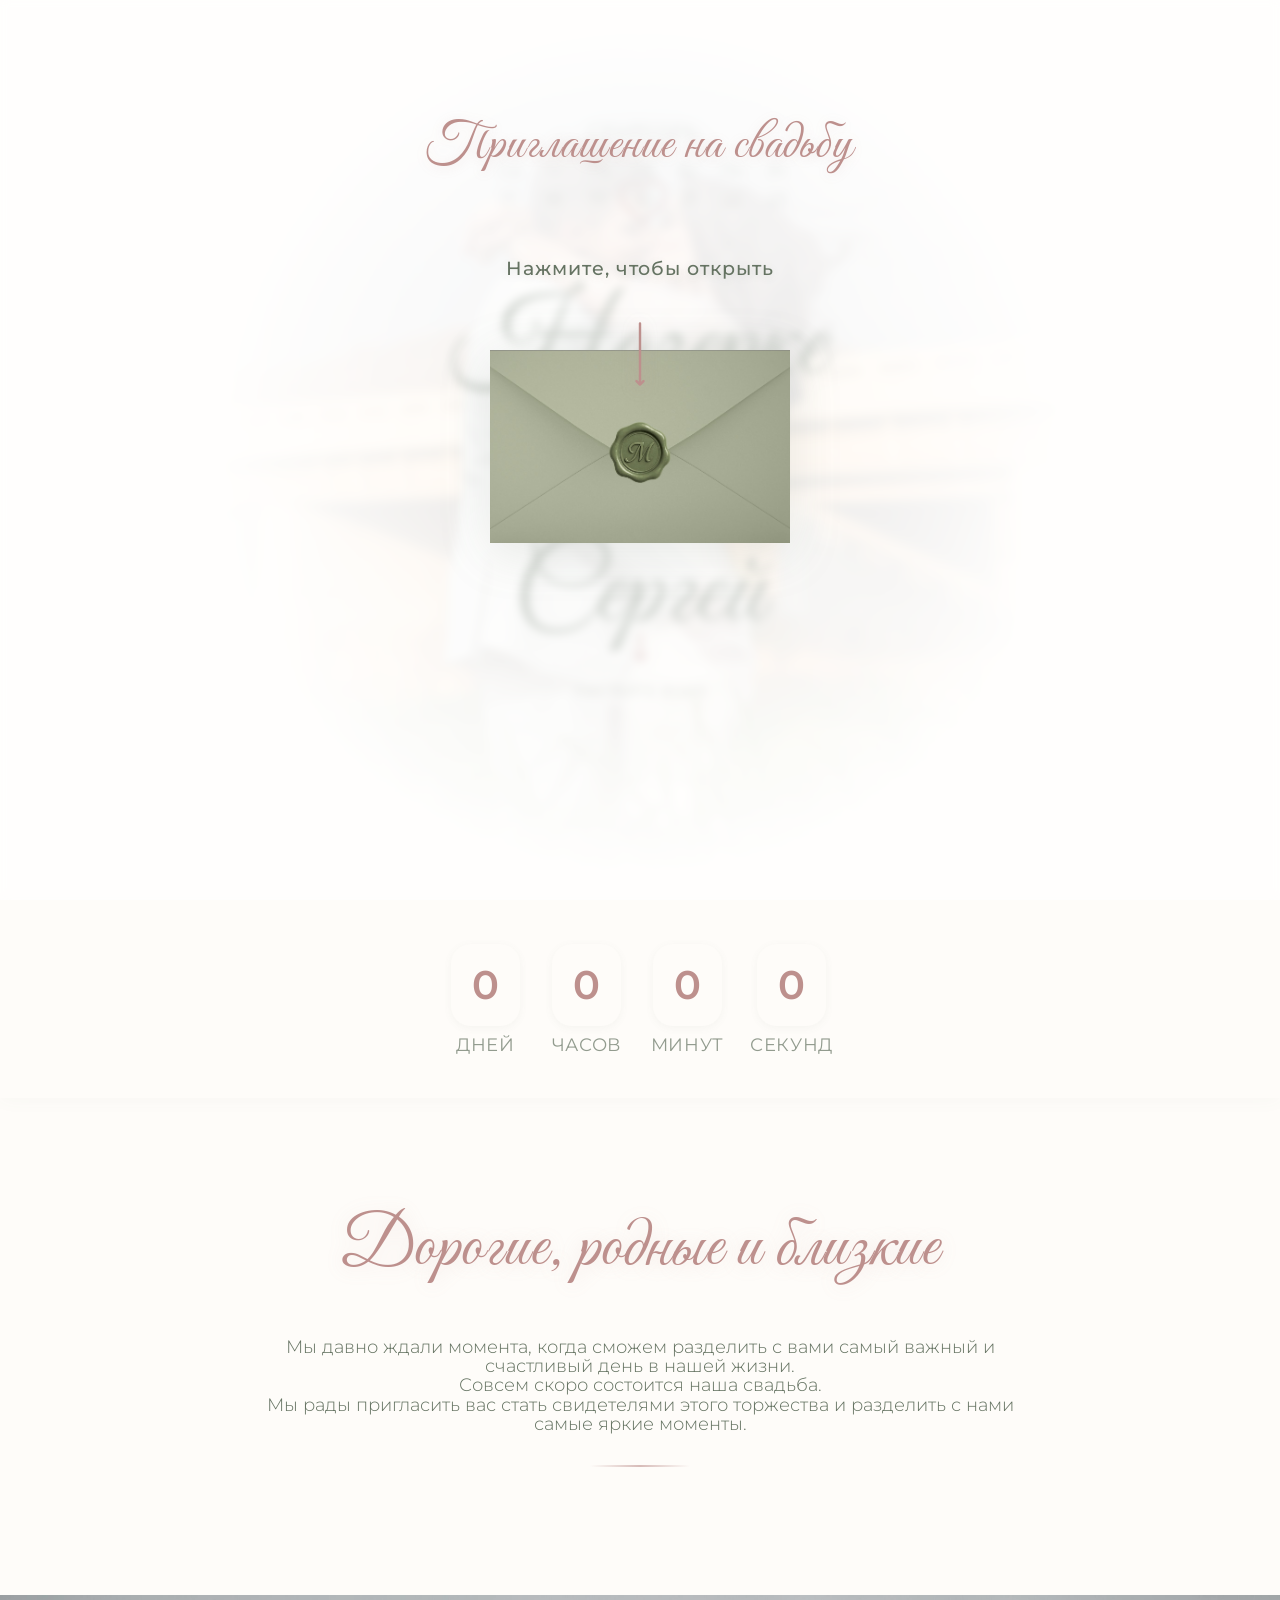
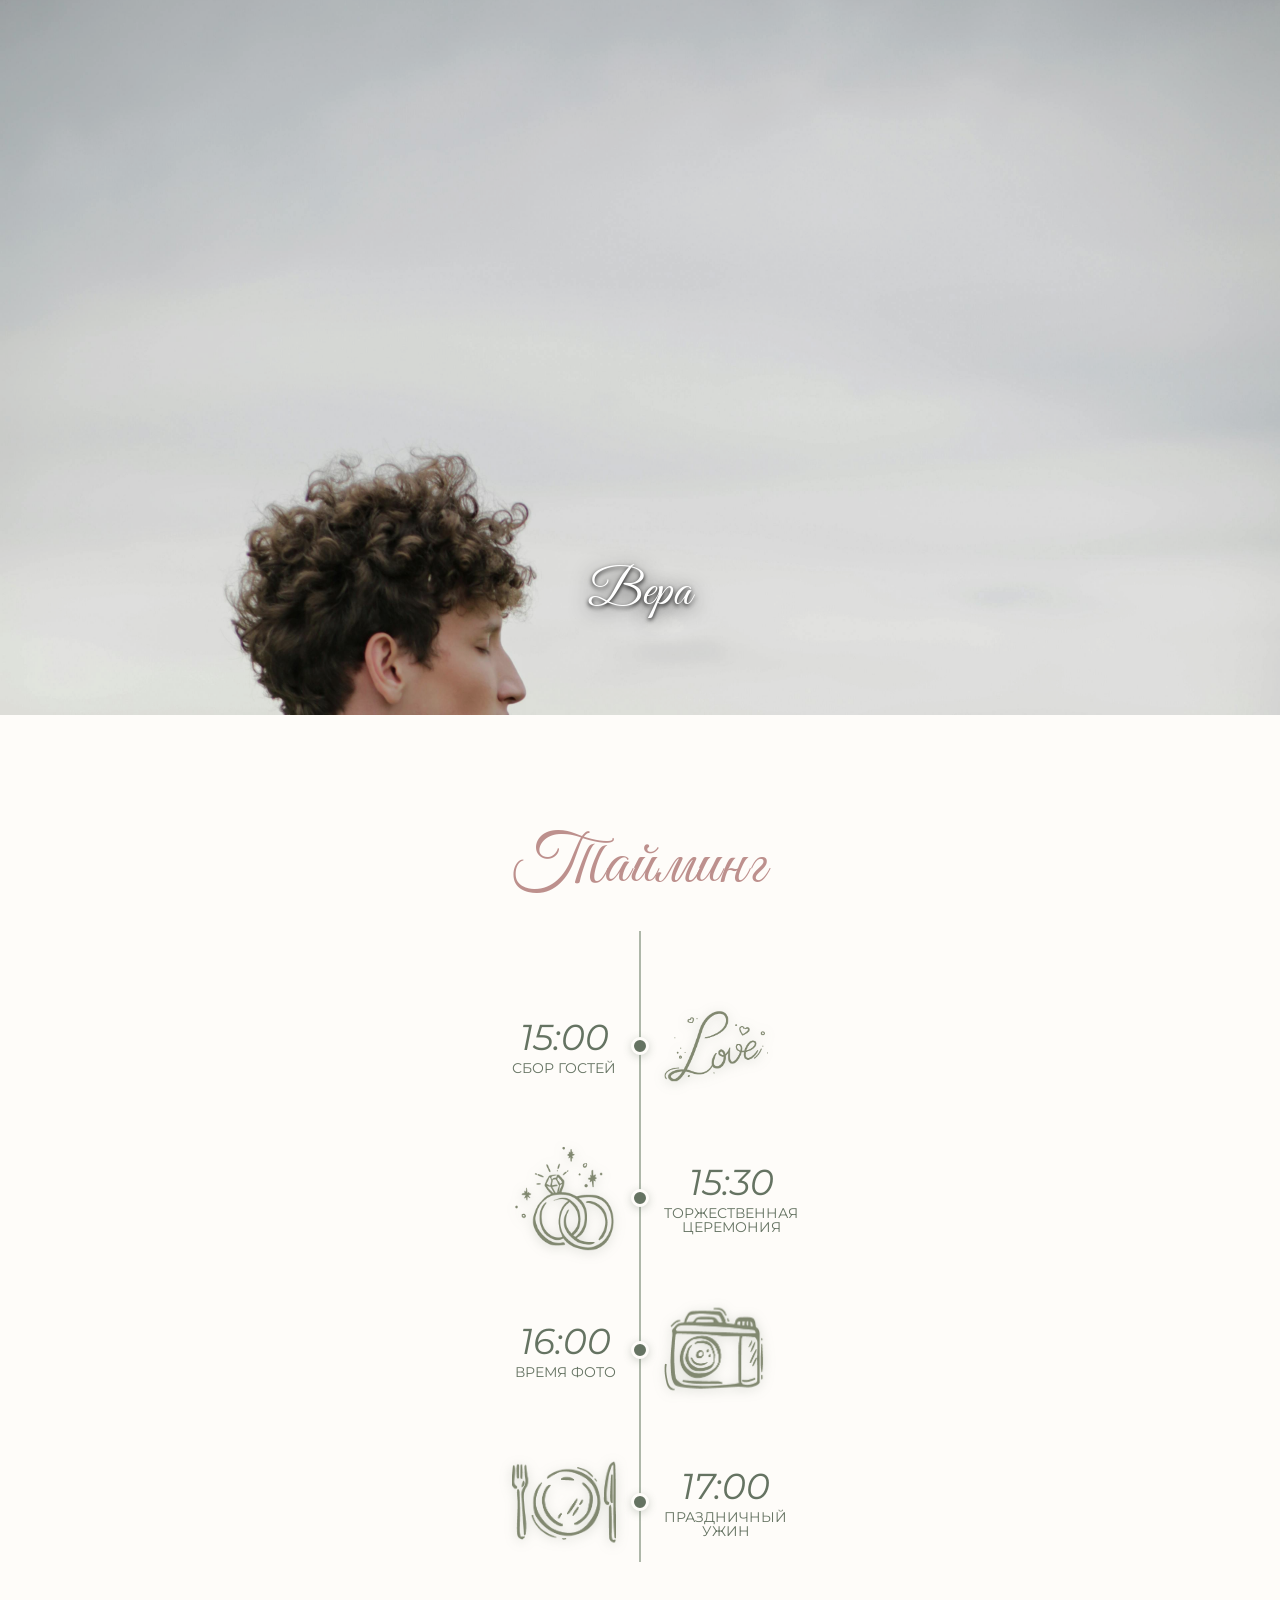
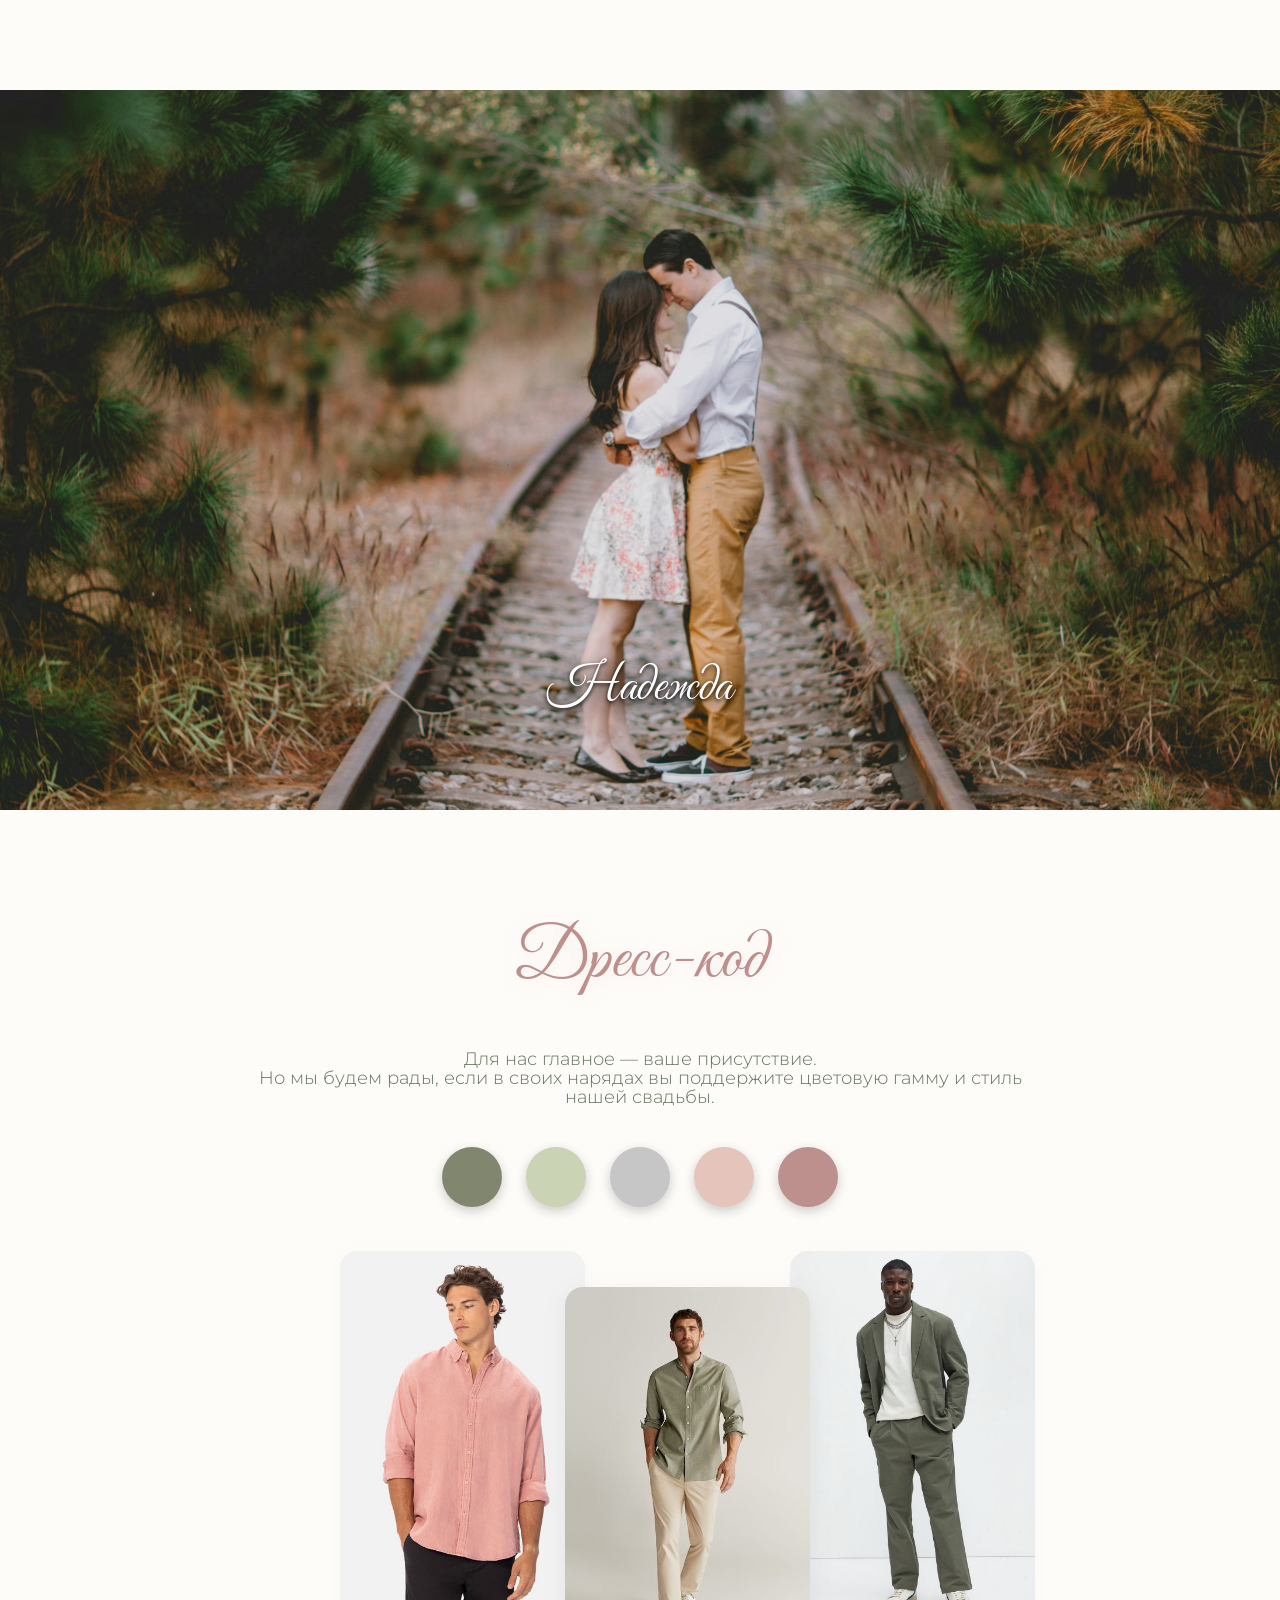
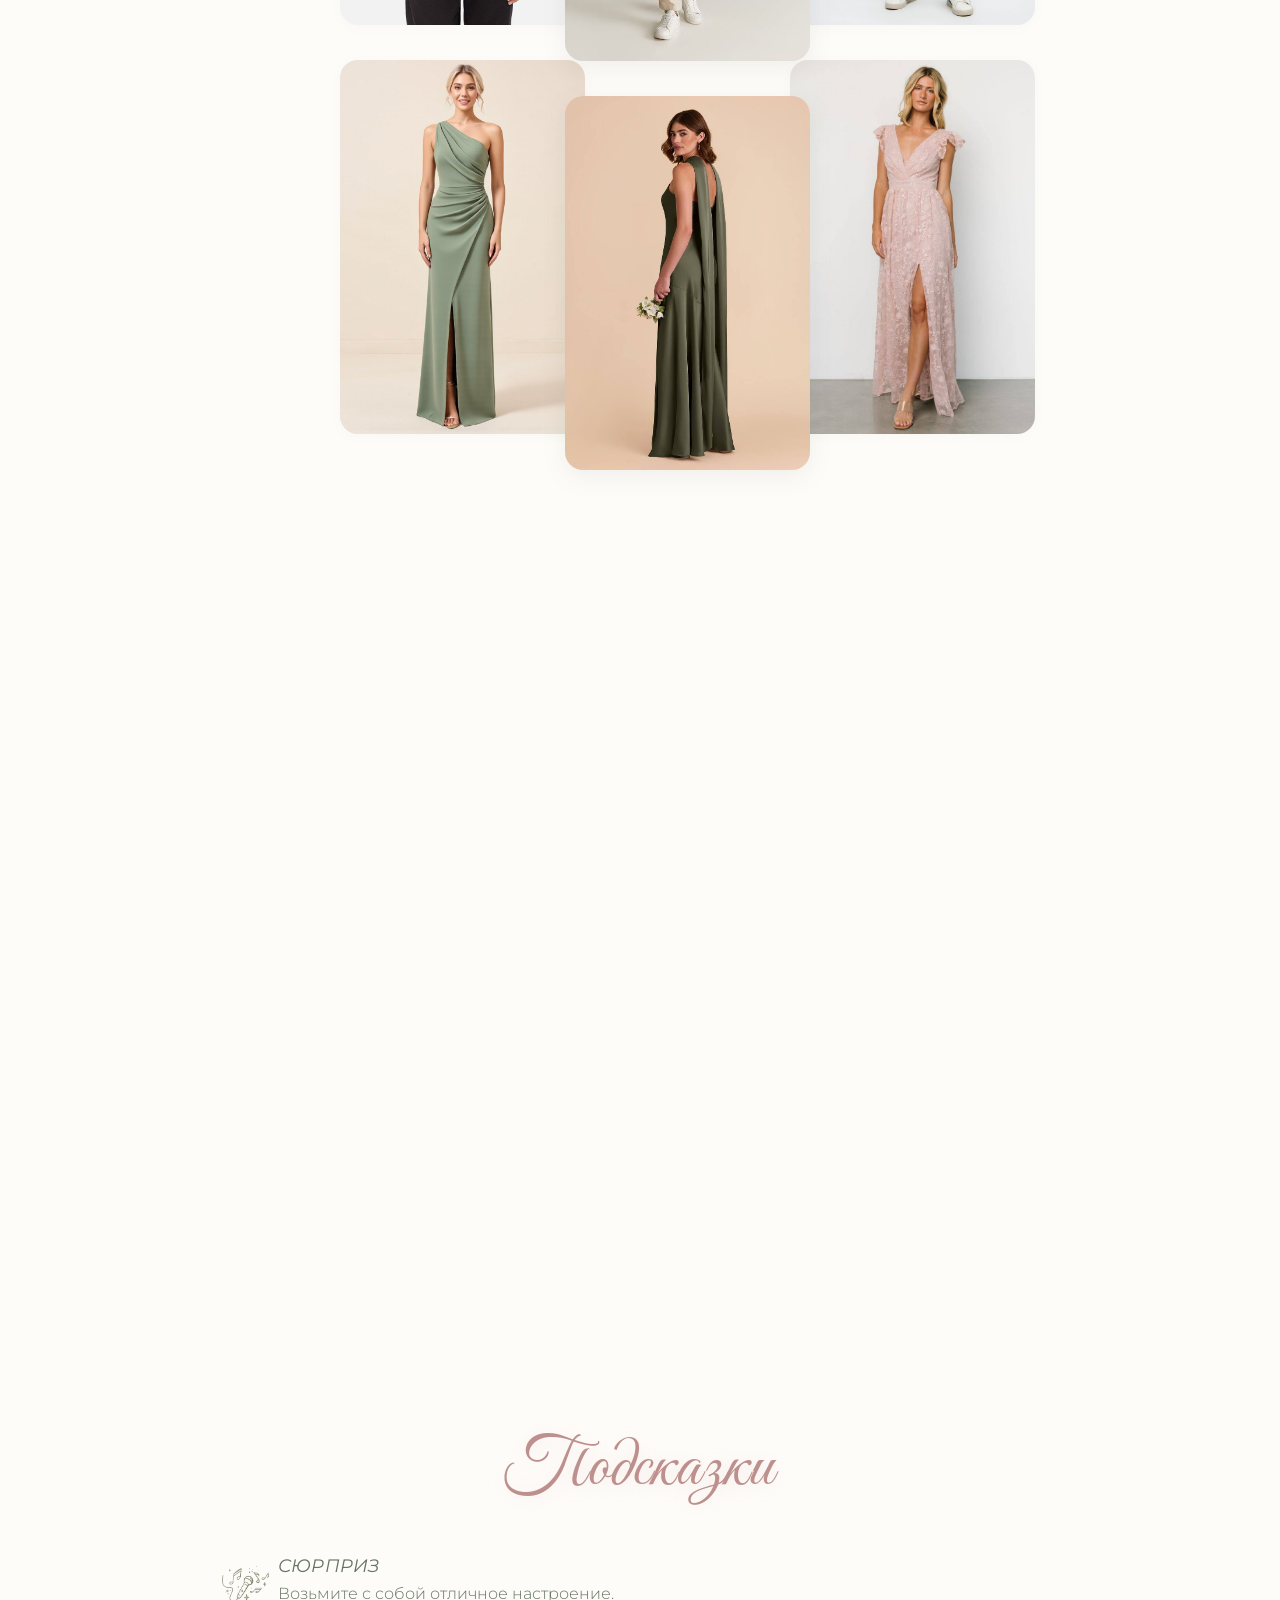
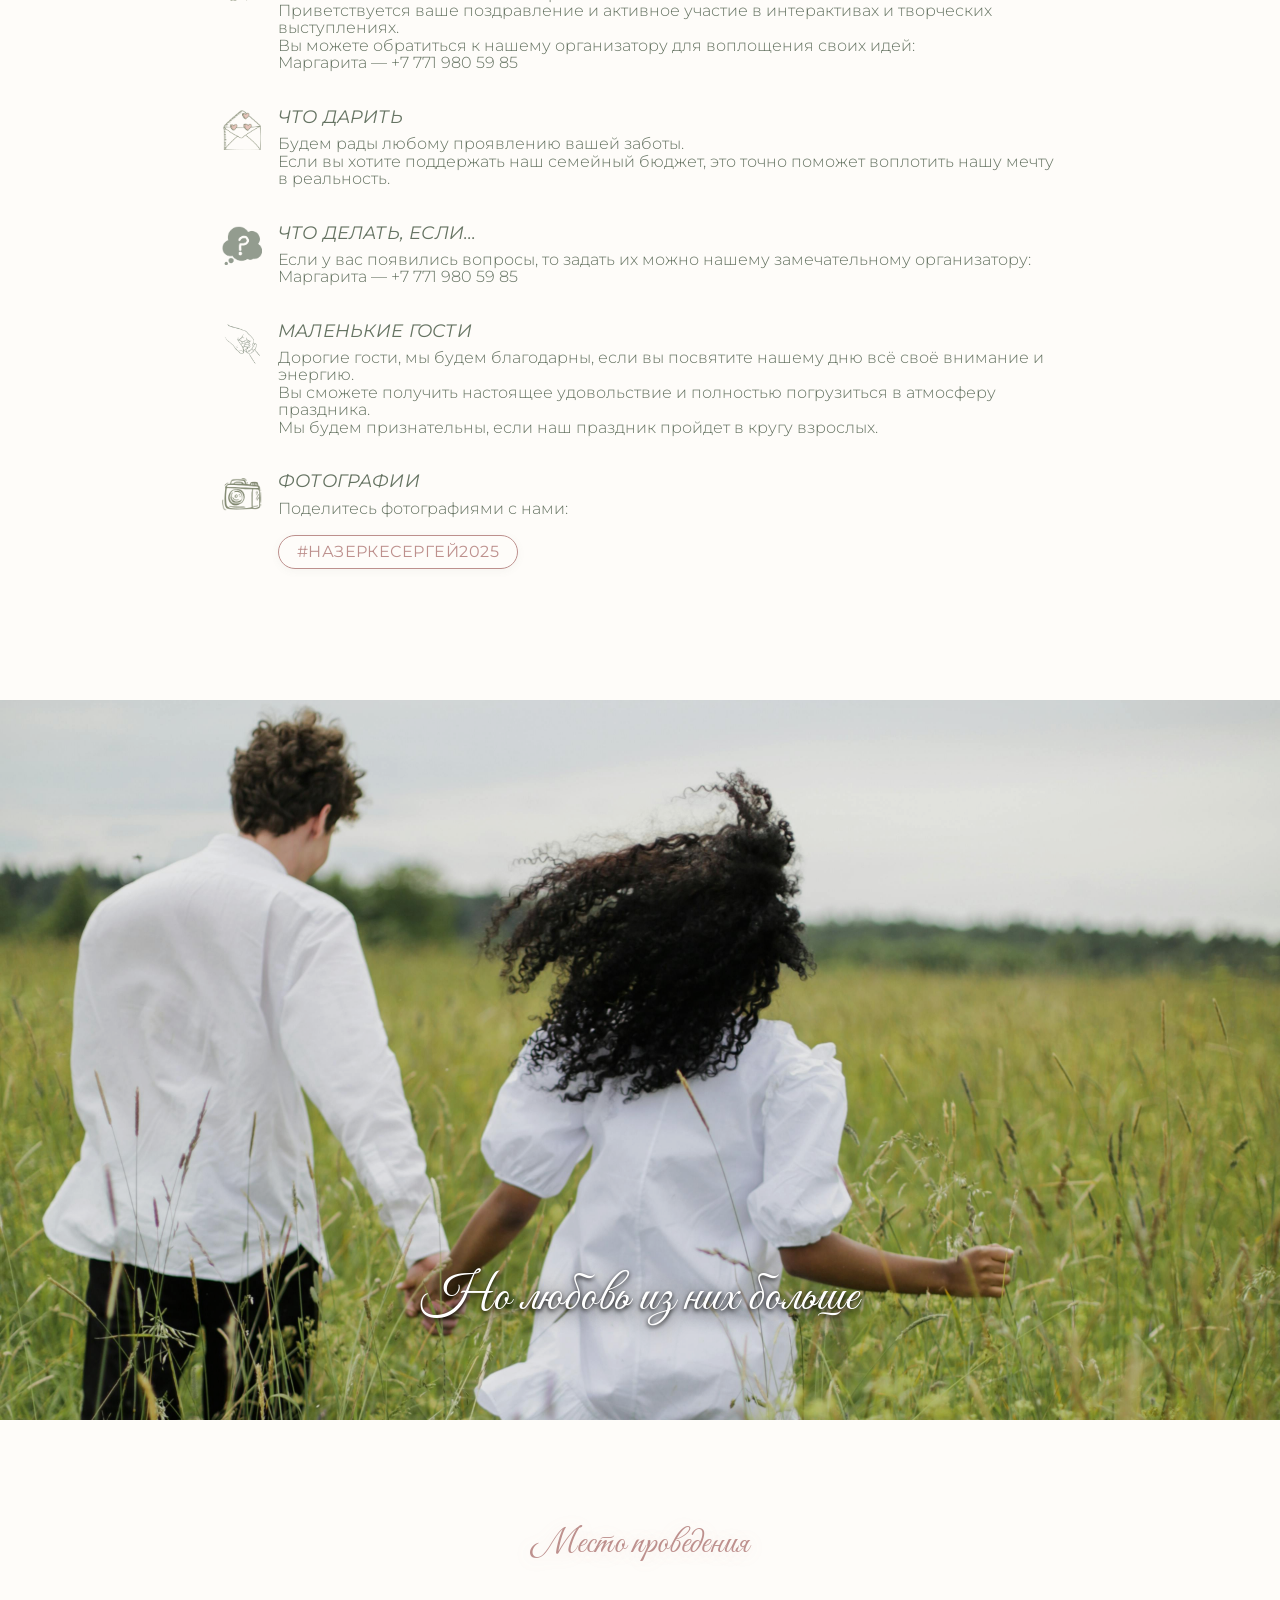
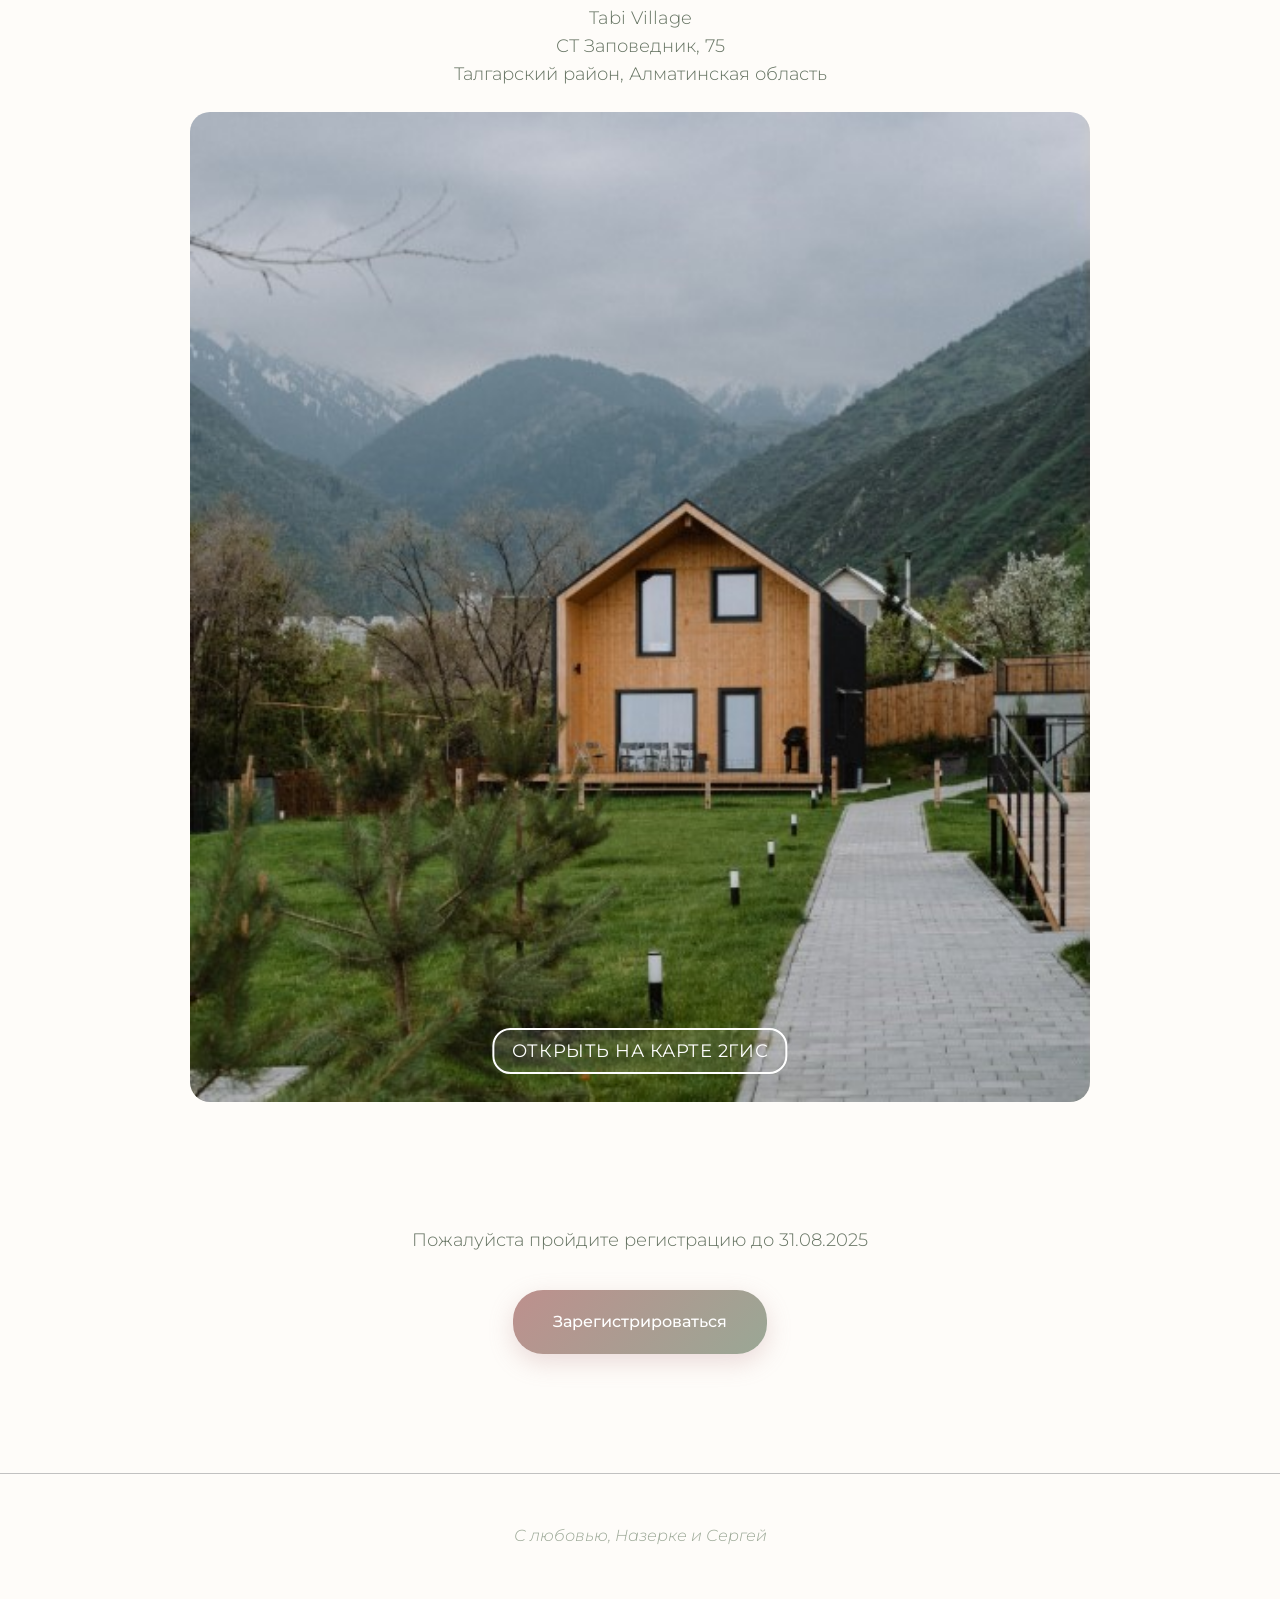
==== commit 827de88d: "ЕЩЕ В 3 РАЗА НИЖЕ: десктоп -60px, планшет -45px - теперь подсказка МАКСИМАЛЬНО ГЛУБОКО внизу!" ====
--- a/index.html
+++ b/index.html
@@ -353,7 +353,7 @@
     /* Десктопы - прям внизу экрана */
     @media (min-width: 1025px) {
       .scroll-hint {
-        bottom: -20px;
+        bottom: -60px;
       }
       .scroll-text {
         font-size: 0.9rem;
@@ -364,7 +364,7 @@
     /* Планшеты */
     @media (min-width: 769px) and (max-width: 1024px) {
       .scroll-hint {
-        bottom: -15px;
+        bottom: -45px;
       }
       .scroll-text {
         font-size: 0.85rem;
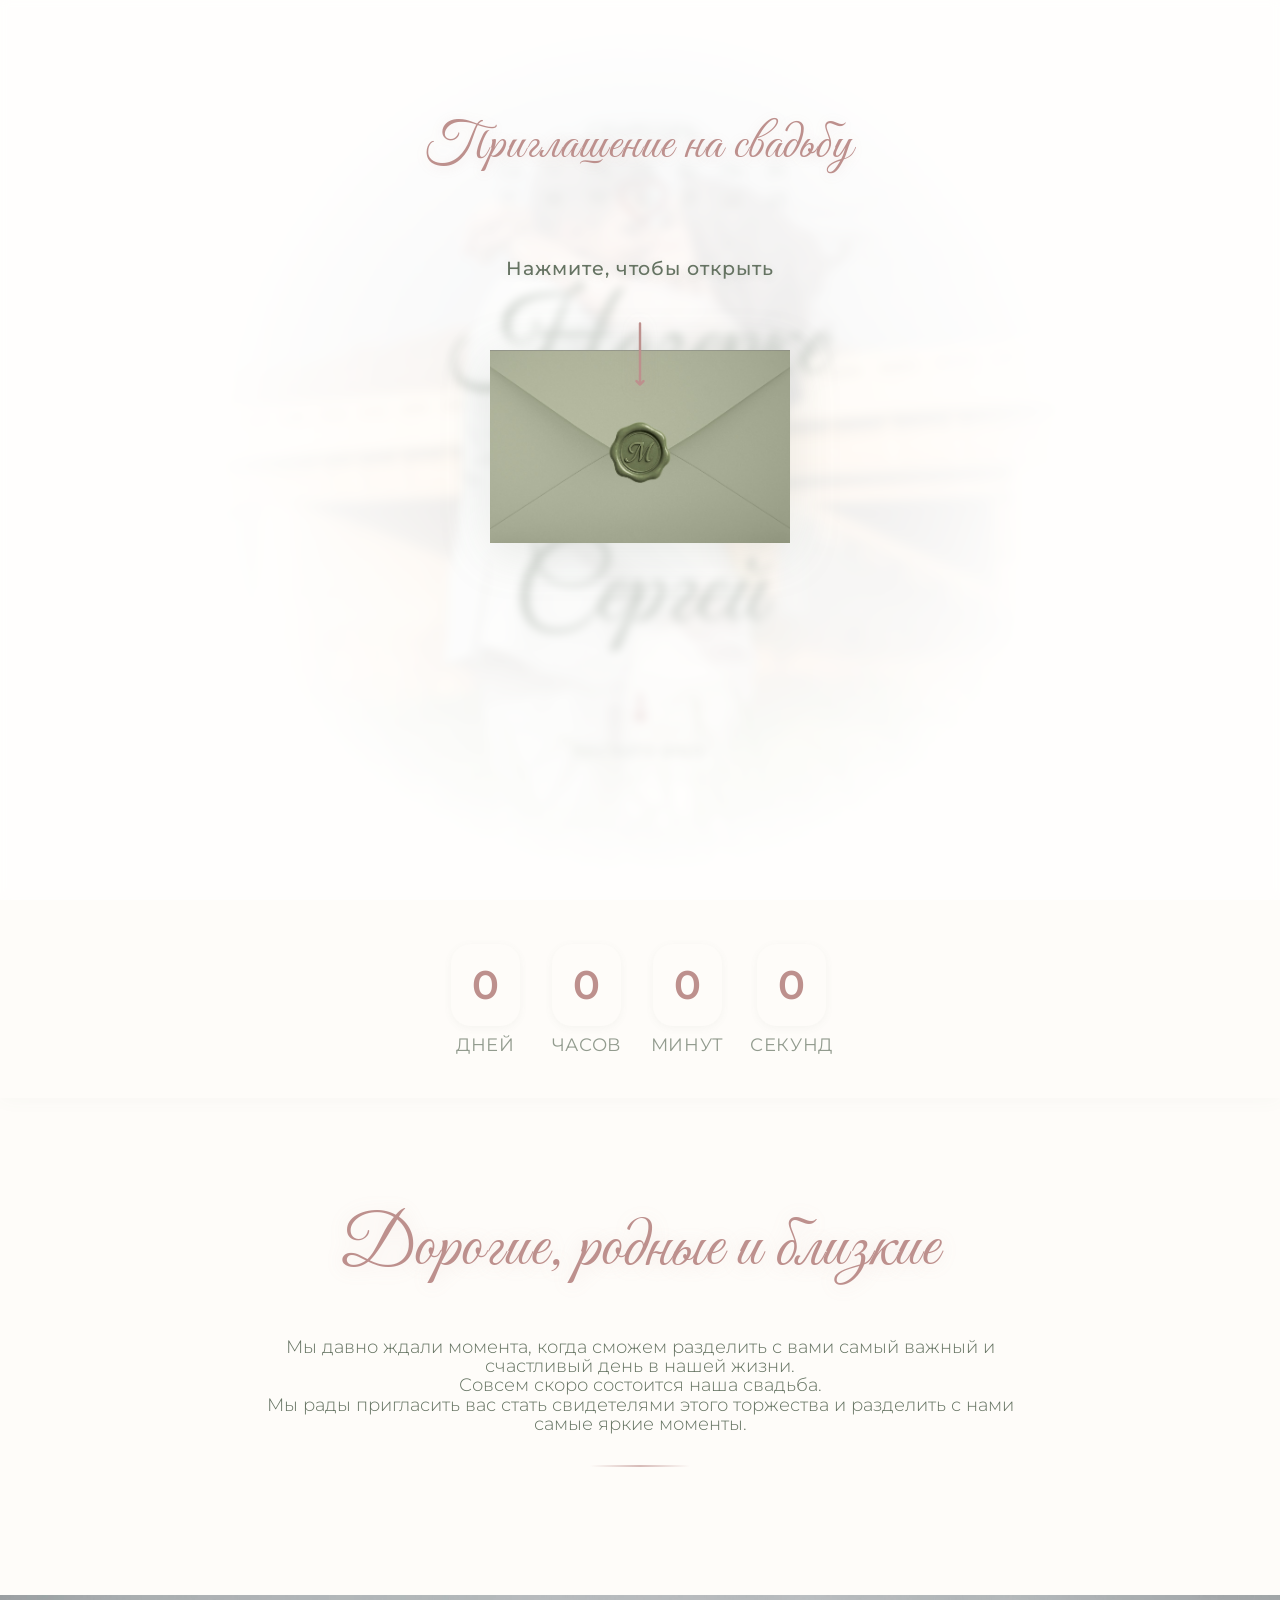
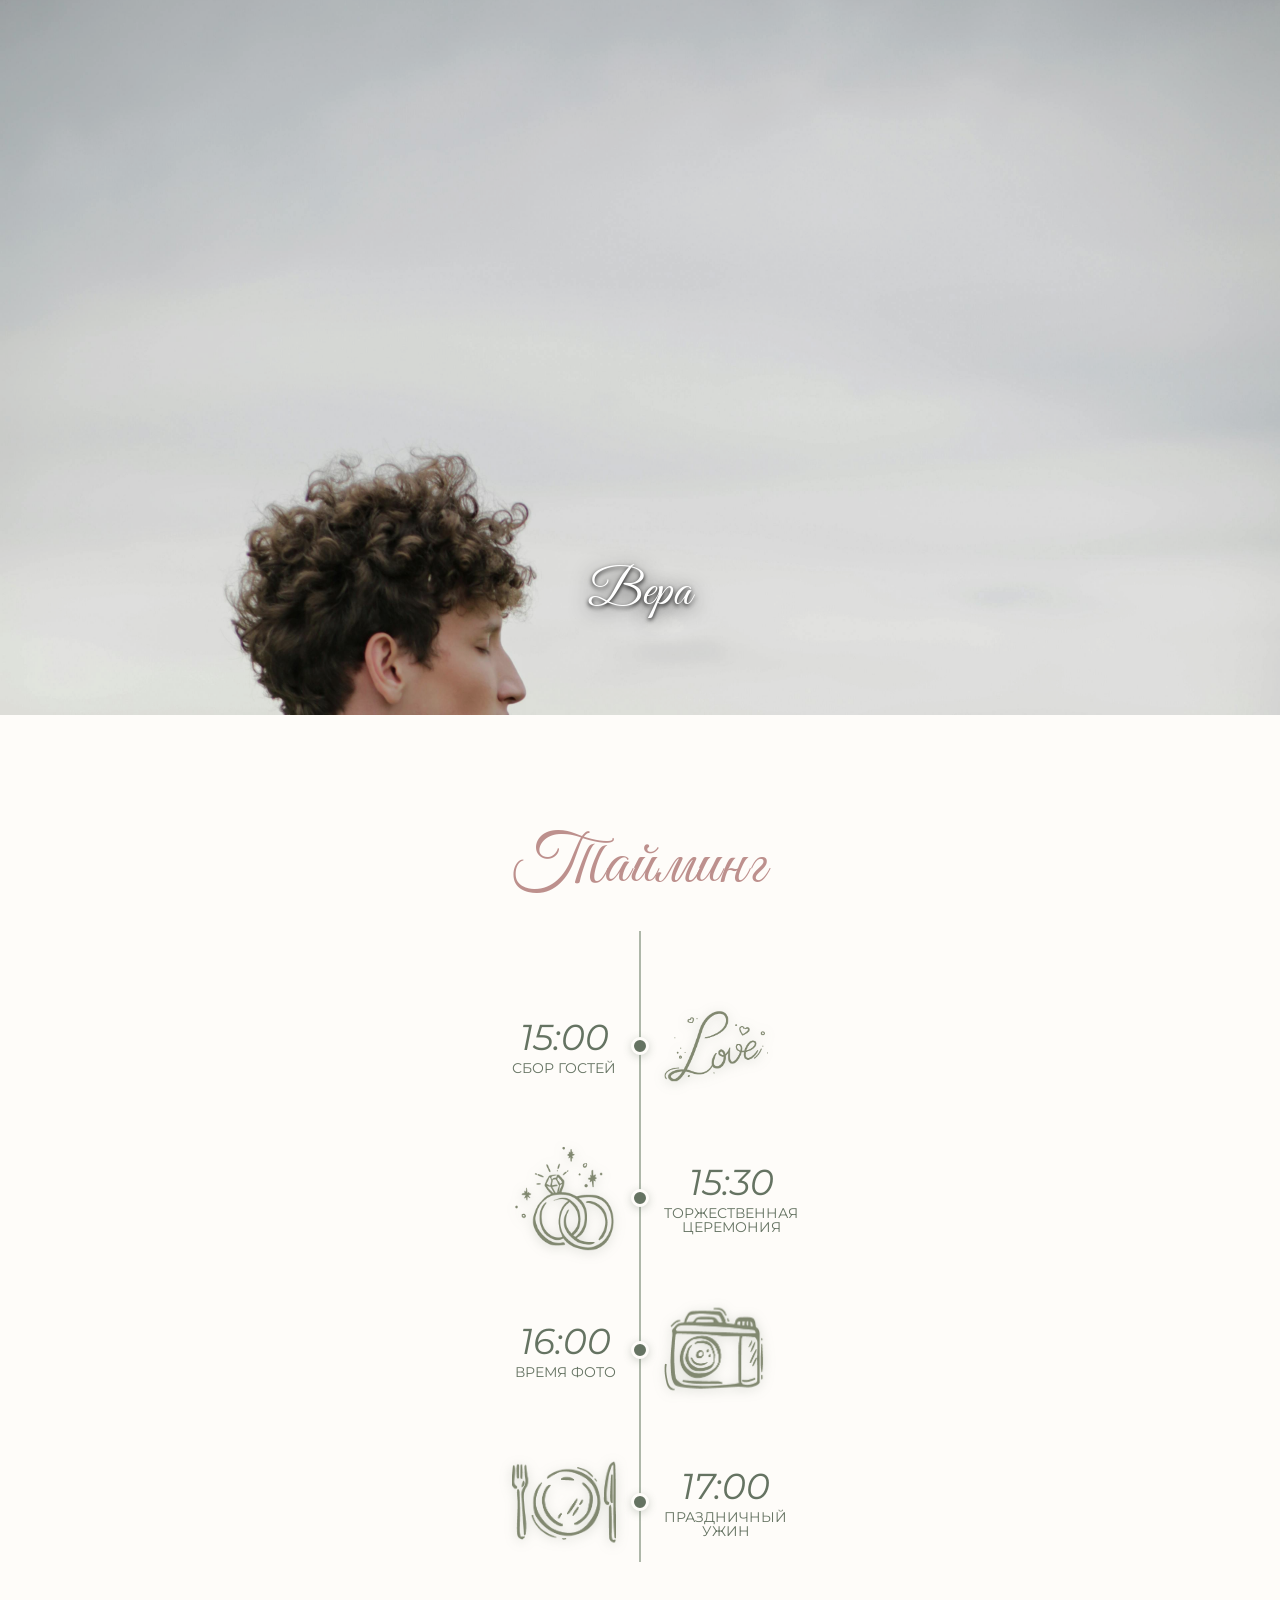
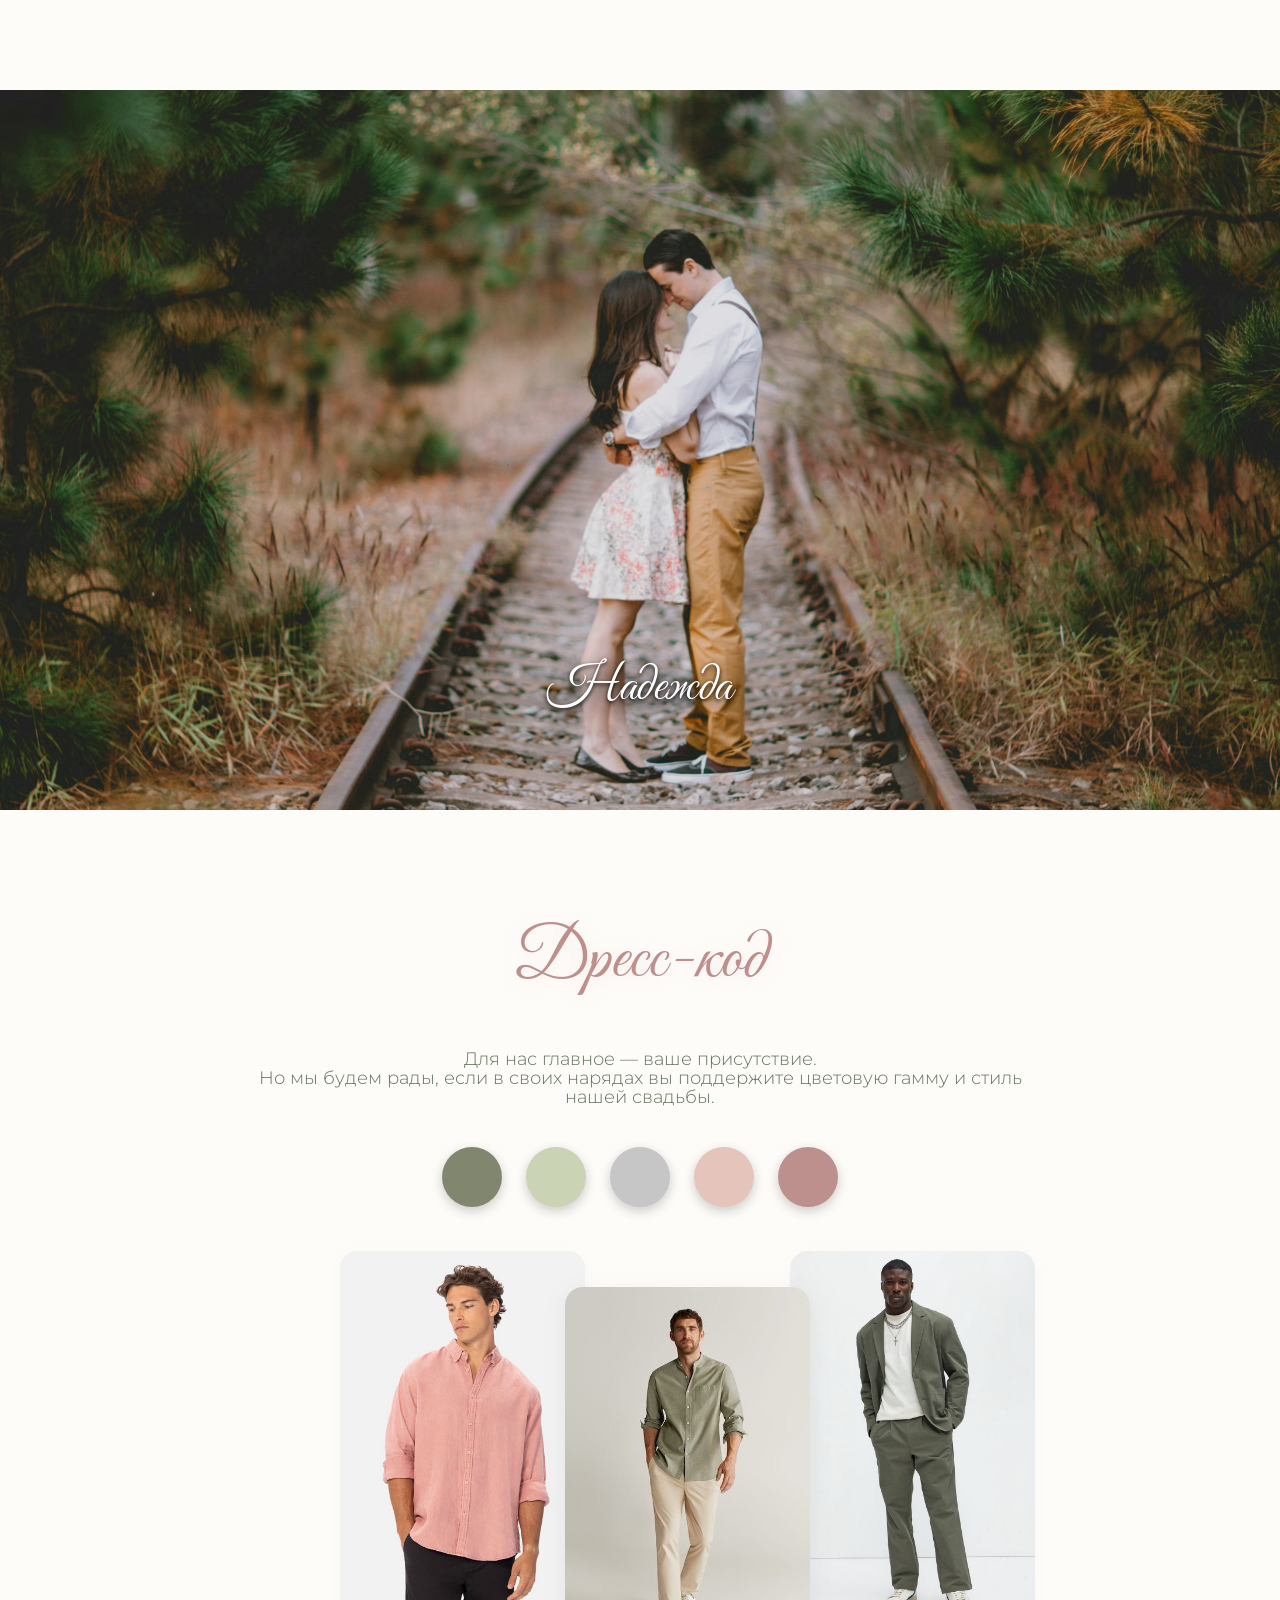
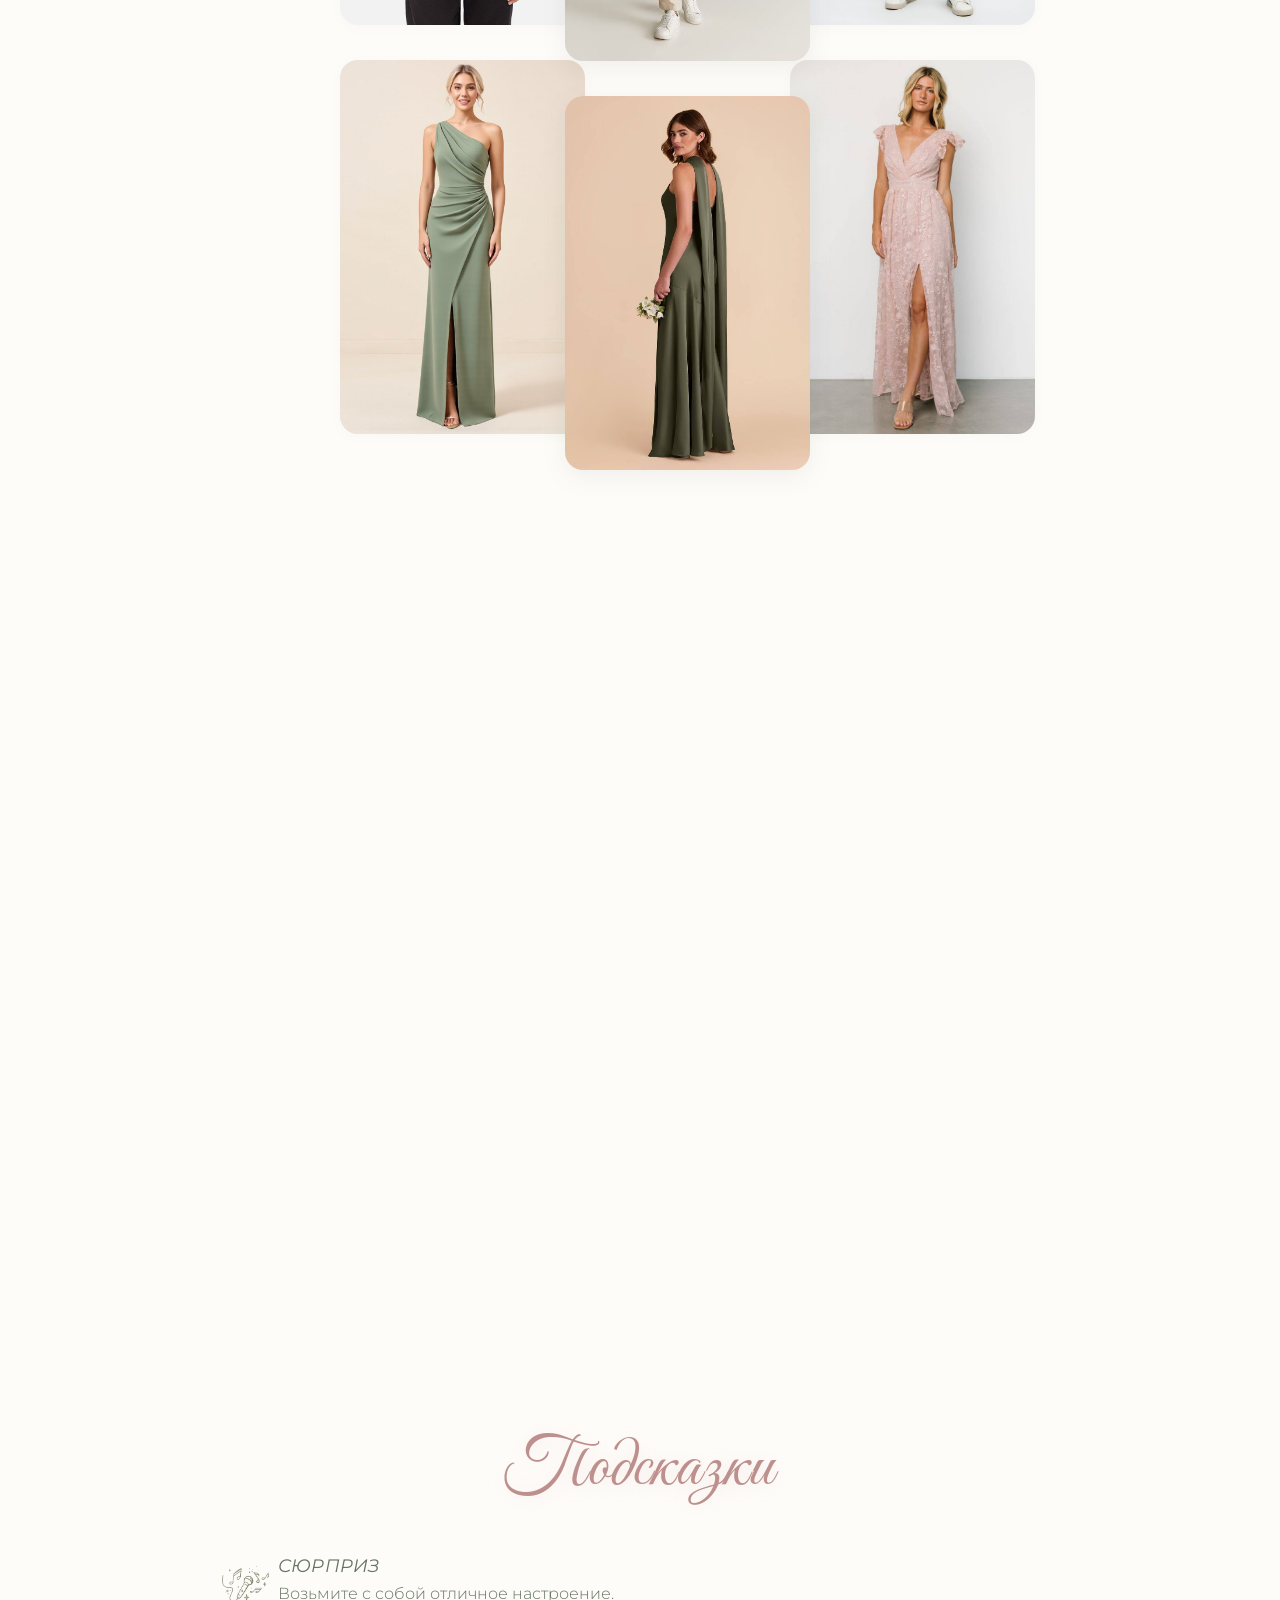
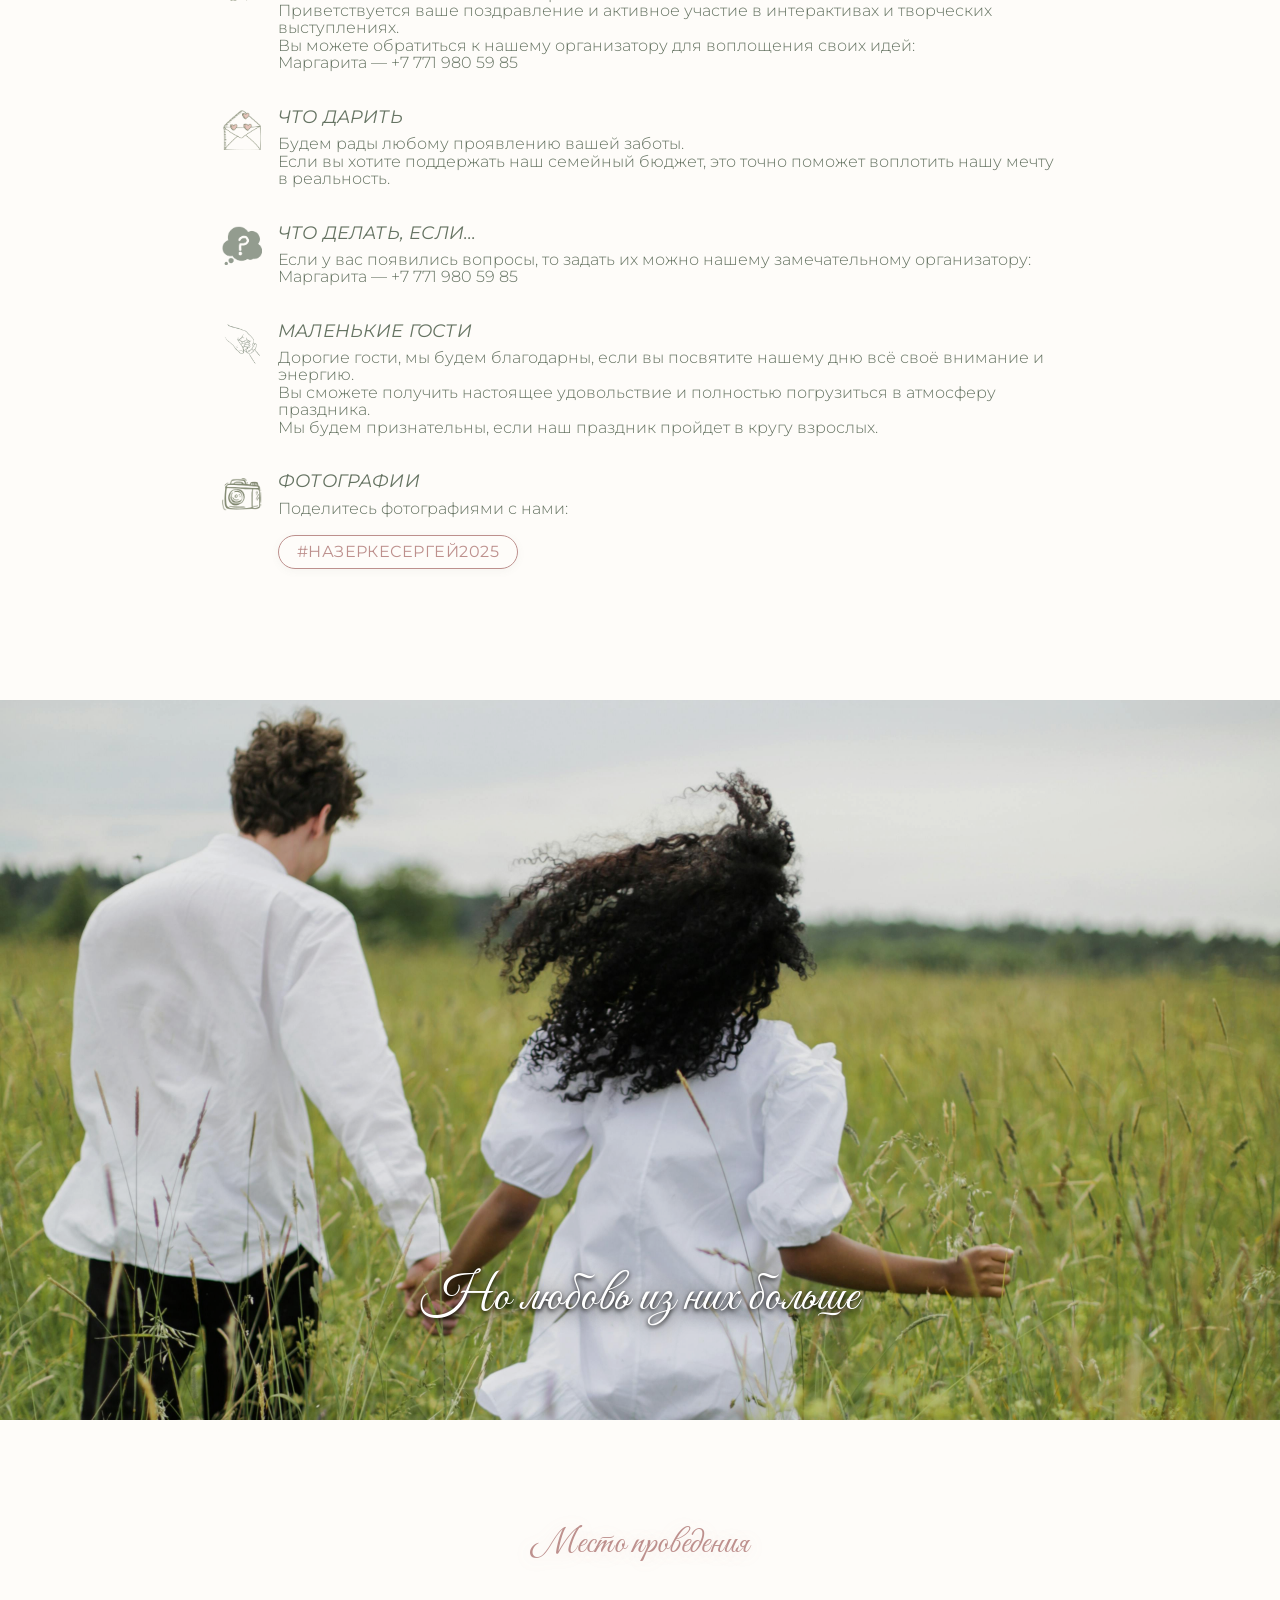
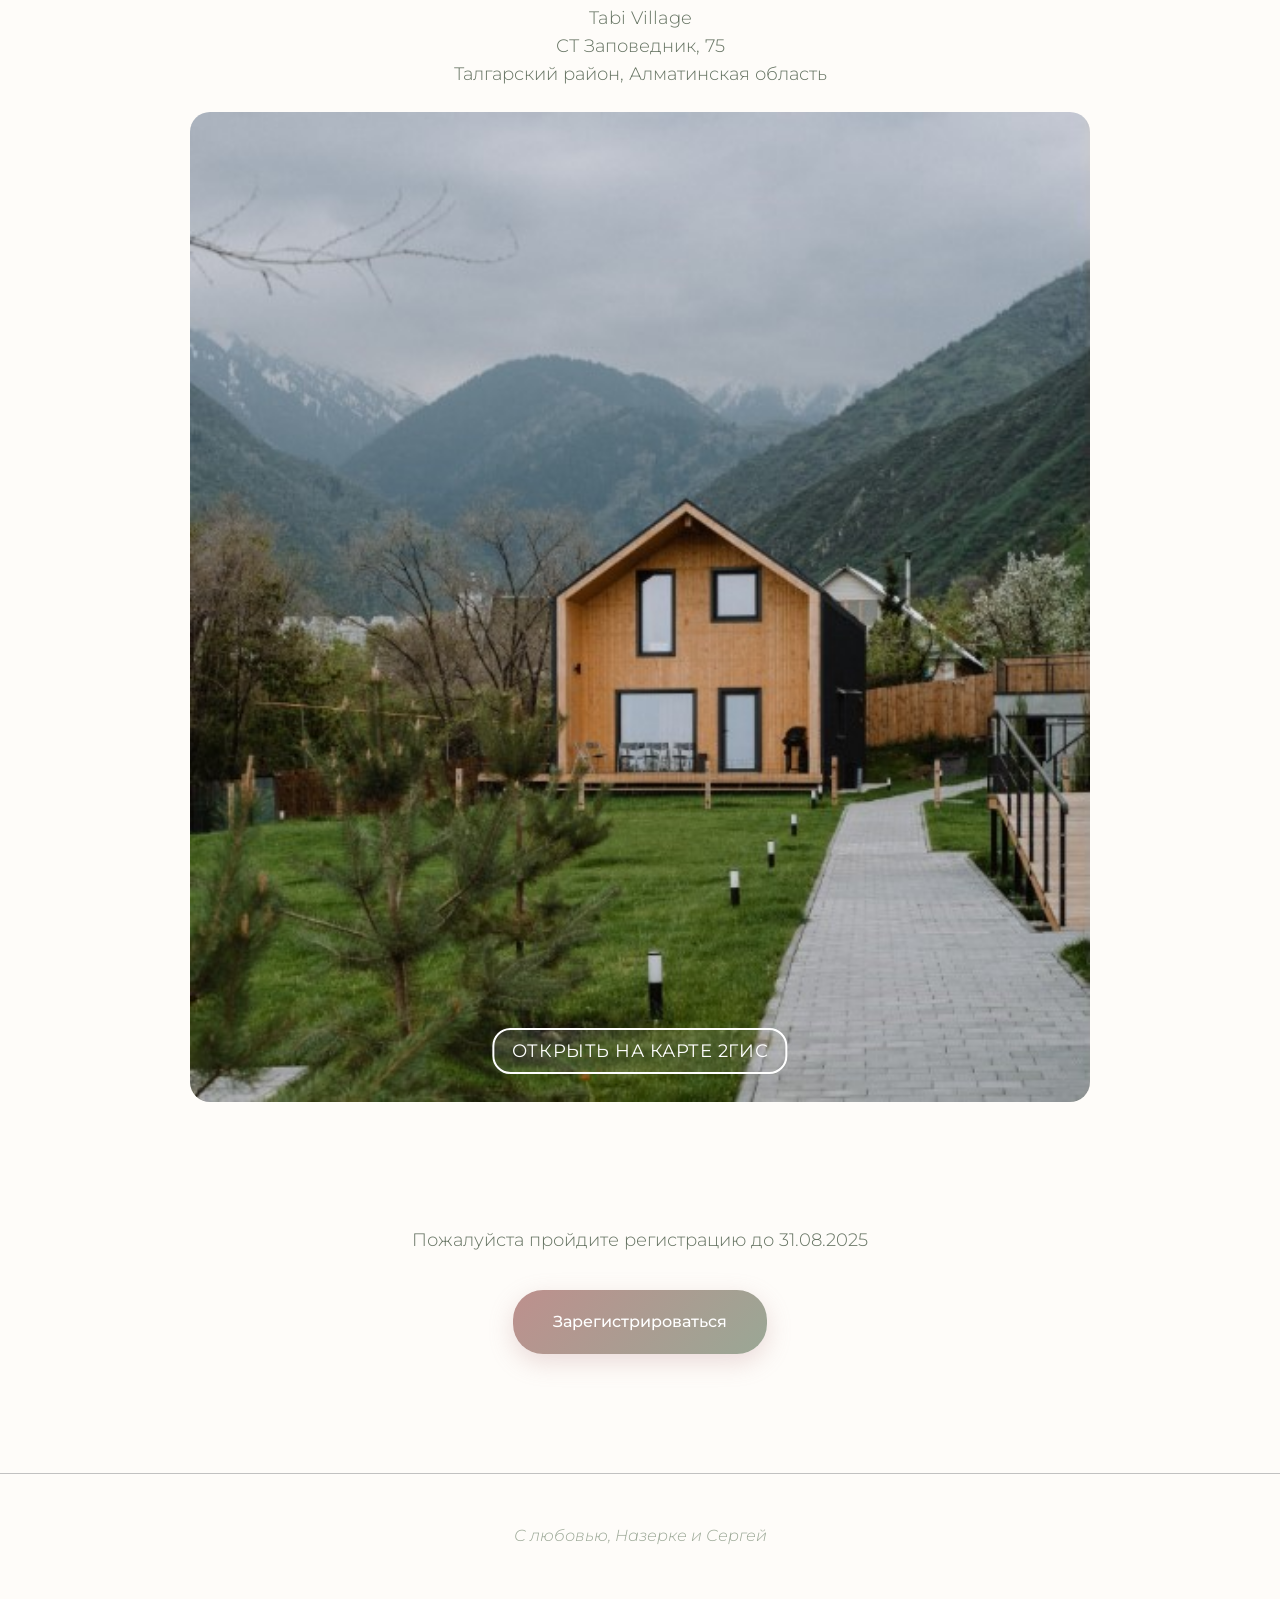
==== commit b01db053: "ЕЩЕ НА СТОЛЬКО ЖЕ ВНИЗ: десктоп -120px, планшет -90px - теперь подсказка В САМОЙ ГЛУБИНЕ!" ====
--- a/index.html
+++ b/index.html
@@ -353,7 +353,7 @@
     /* Десктопы - прям внизу экрана */
     @media (min-width: 1025px) {
       .scroll-hint {
-        bottom: -60px;
+        bottom: -120px;
       }
       .scroll-text {
         font-size: 0.9rem;
@@ -364,7 +364,7 @@
     /* Планшеты */
     @media (min-width: 769px) and (max-width: 1024px) {
       .scroll-hint {
-        bottom: -45px;
+        bottom: -90px;
       }
       .scroll-text {
         font-size: 0.85rem;
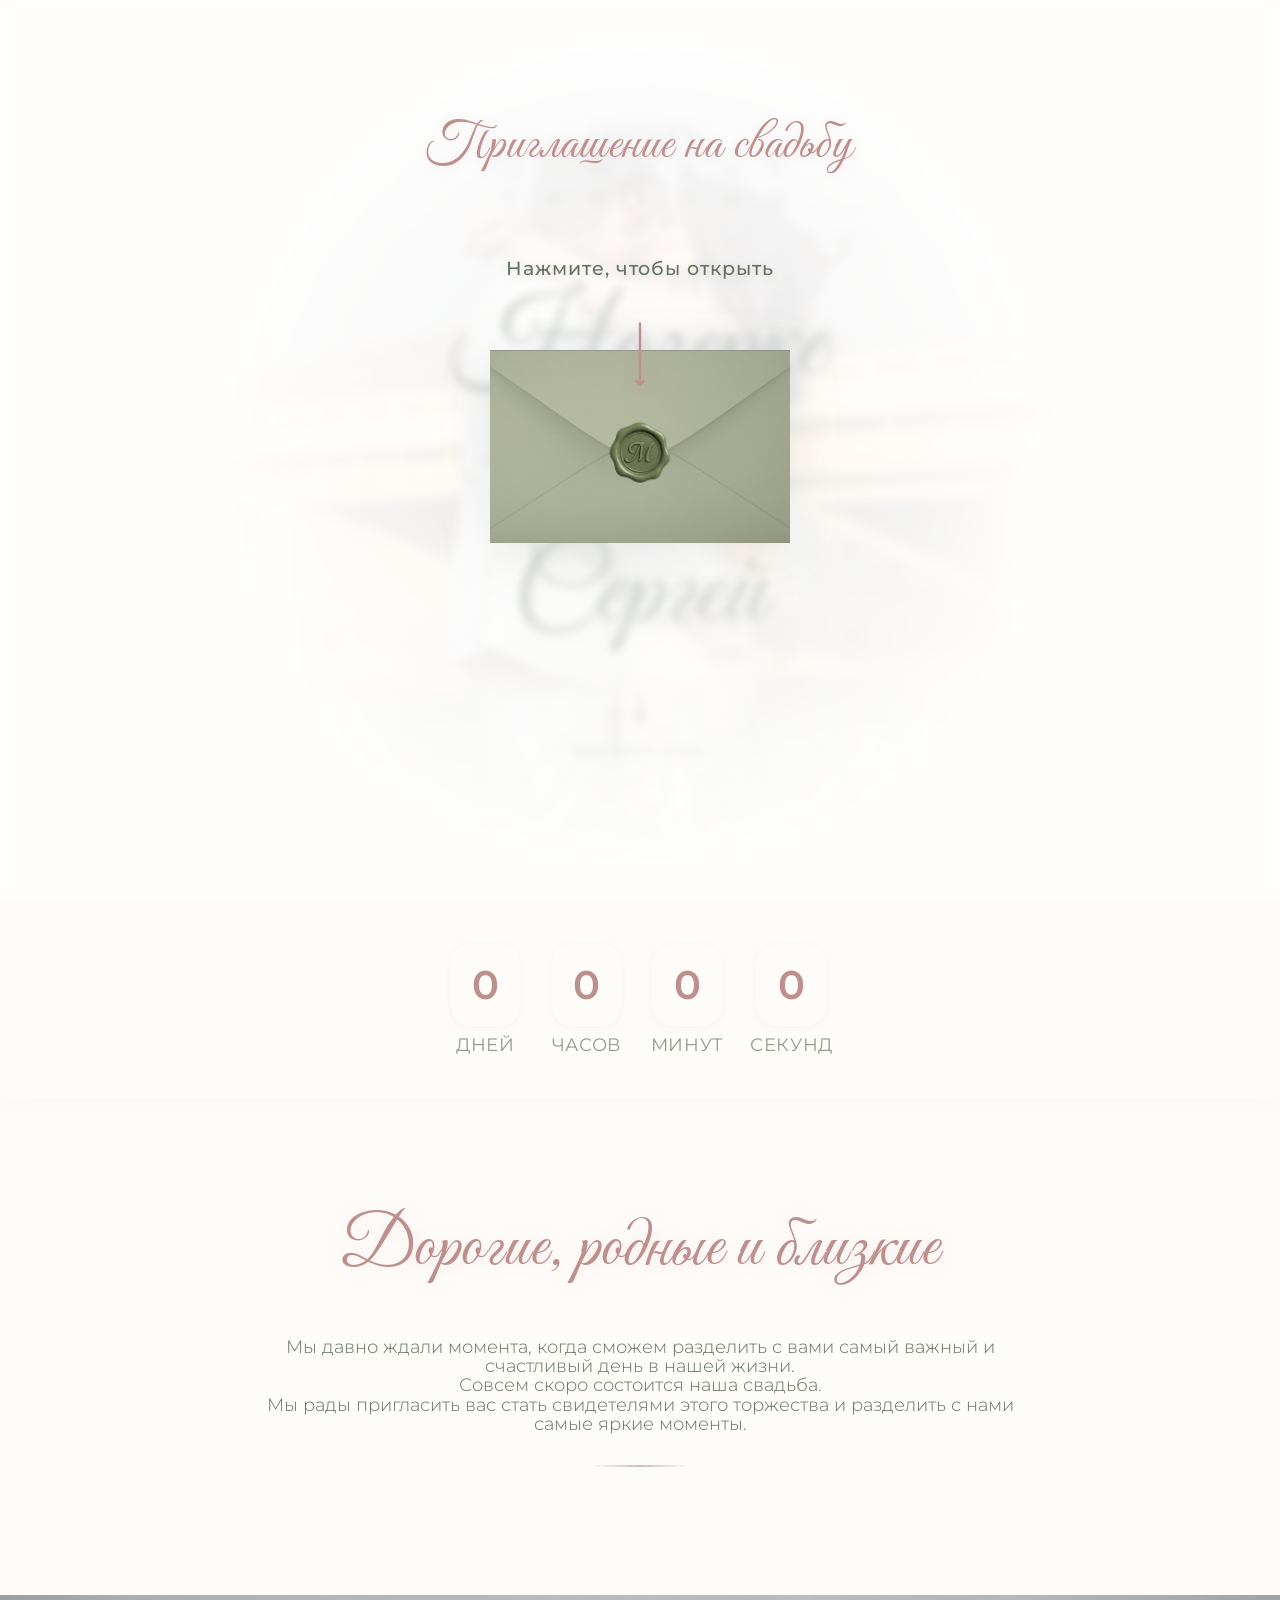
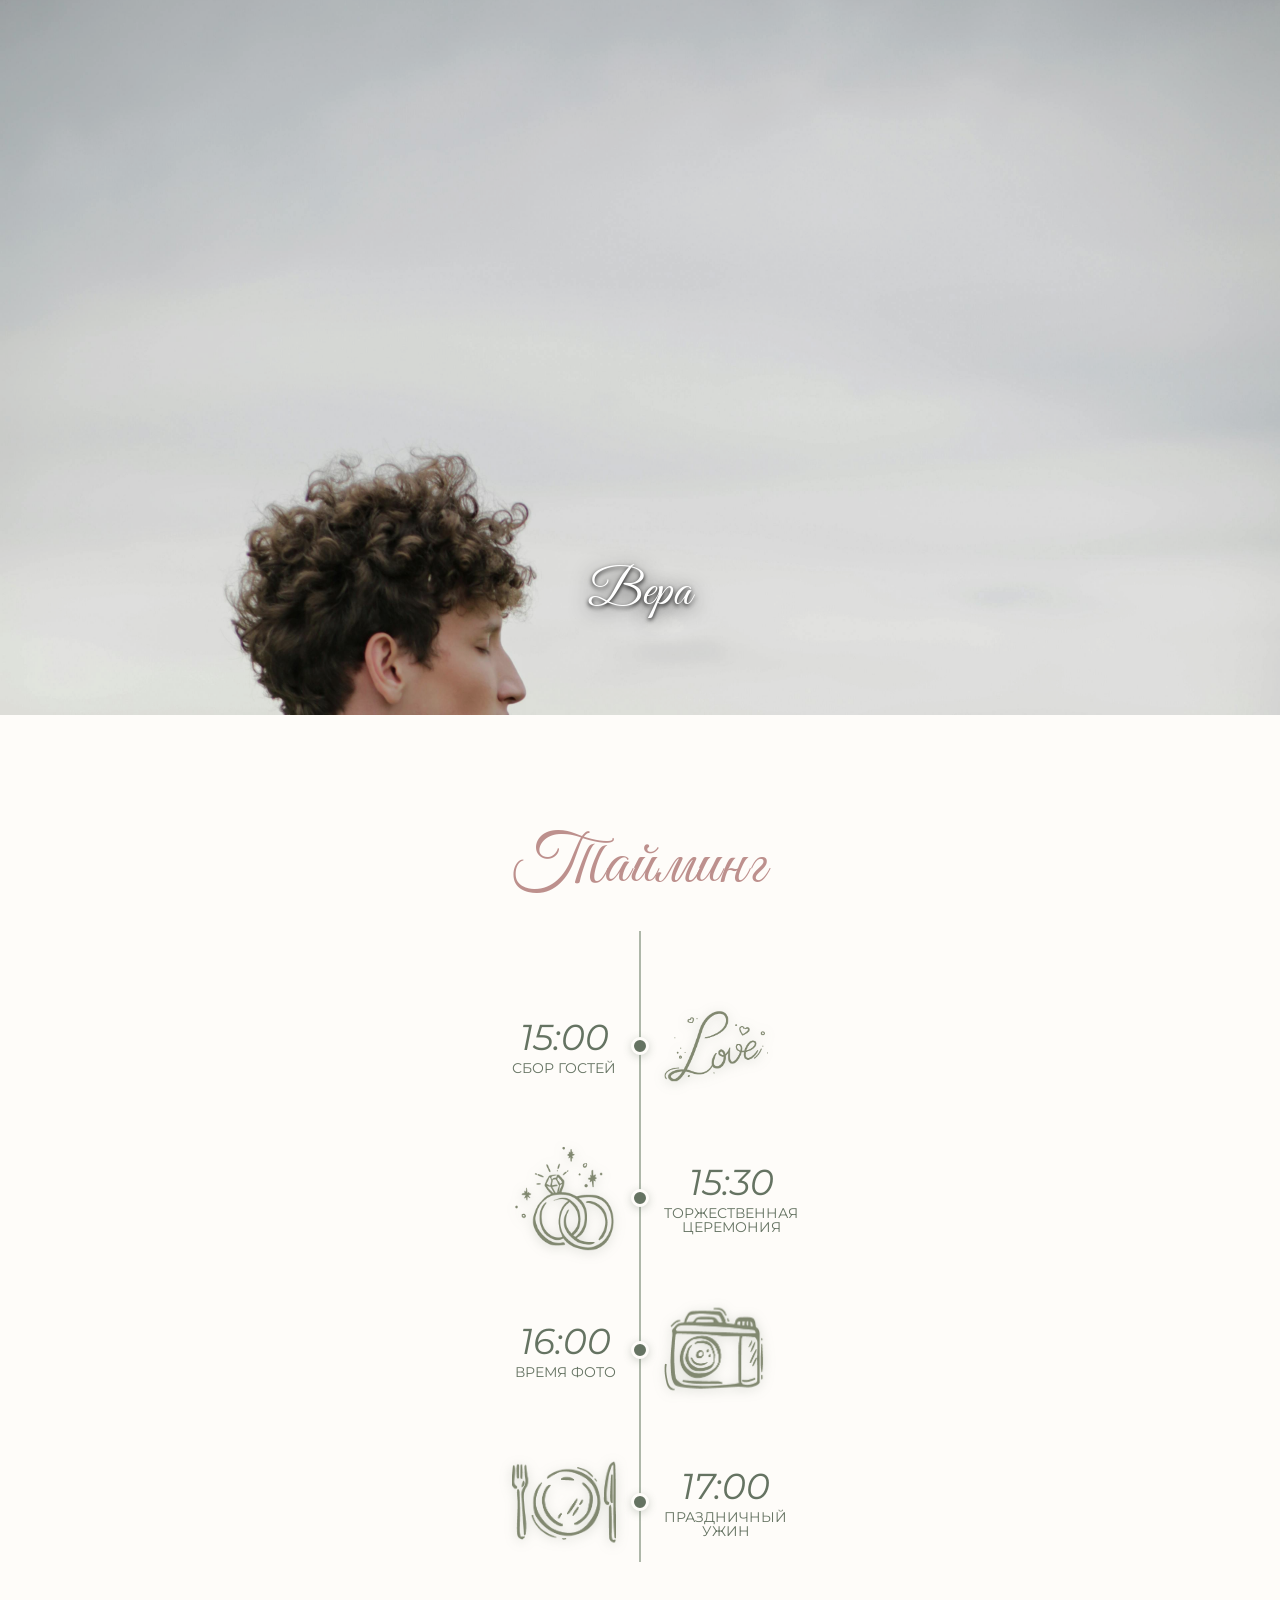
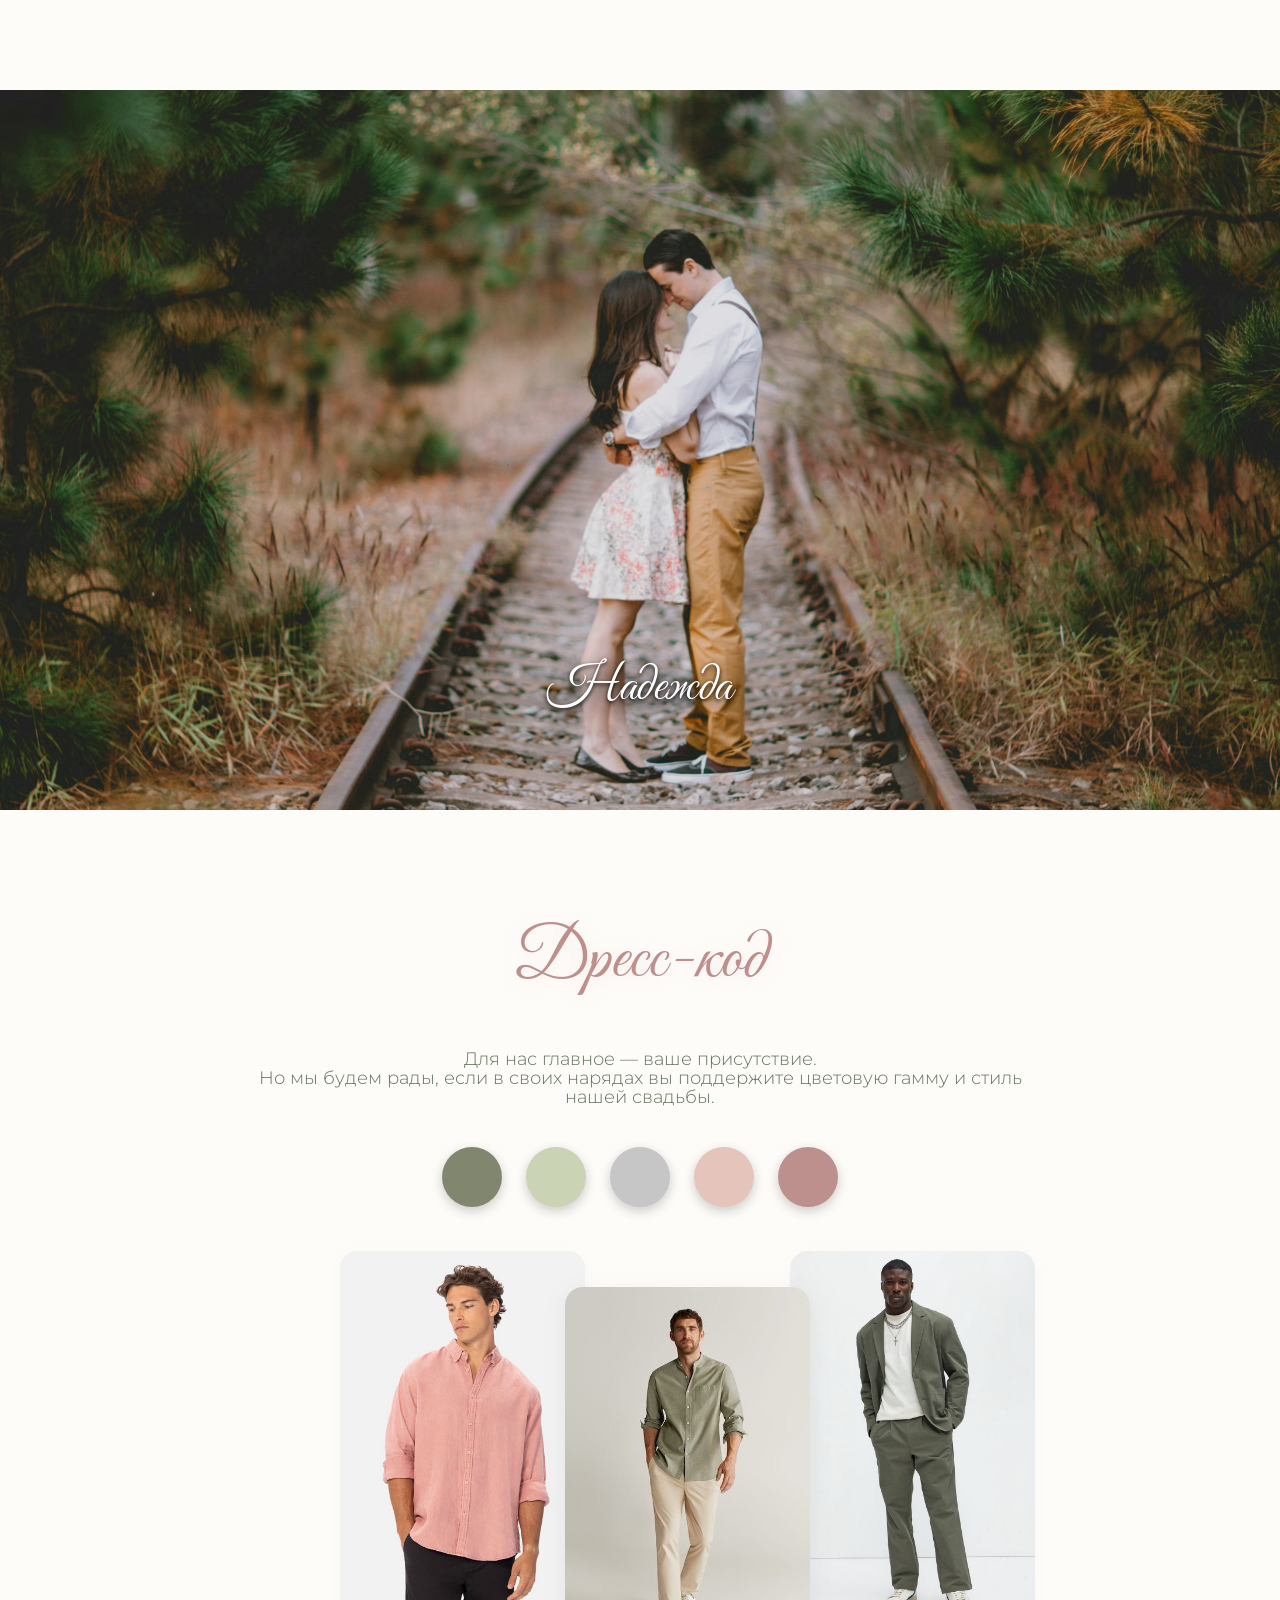
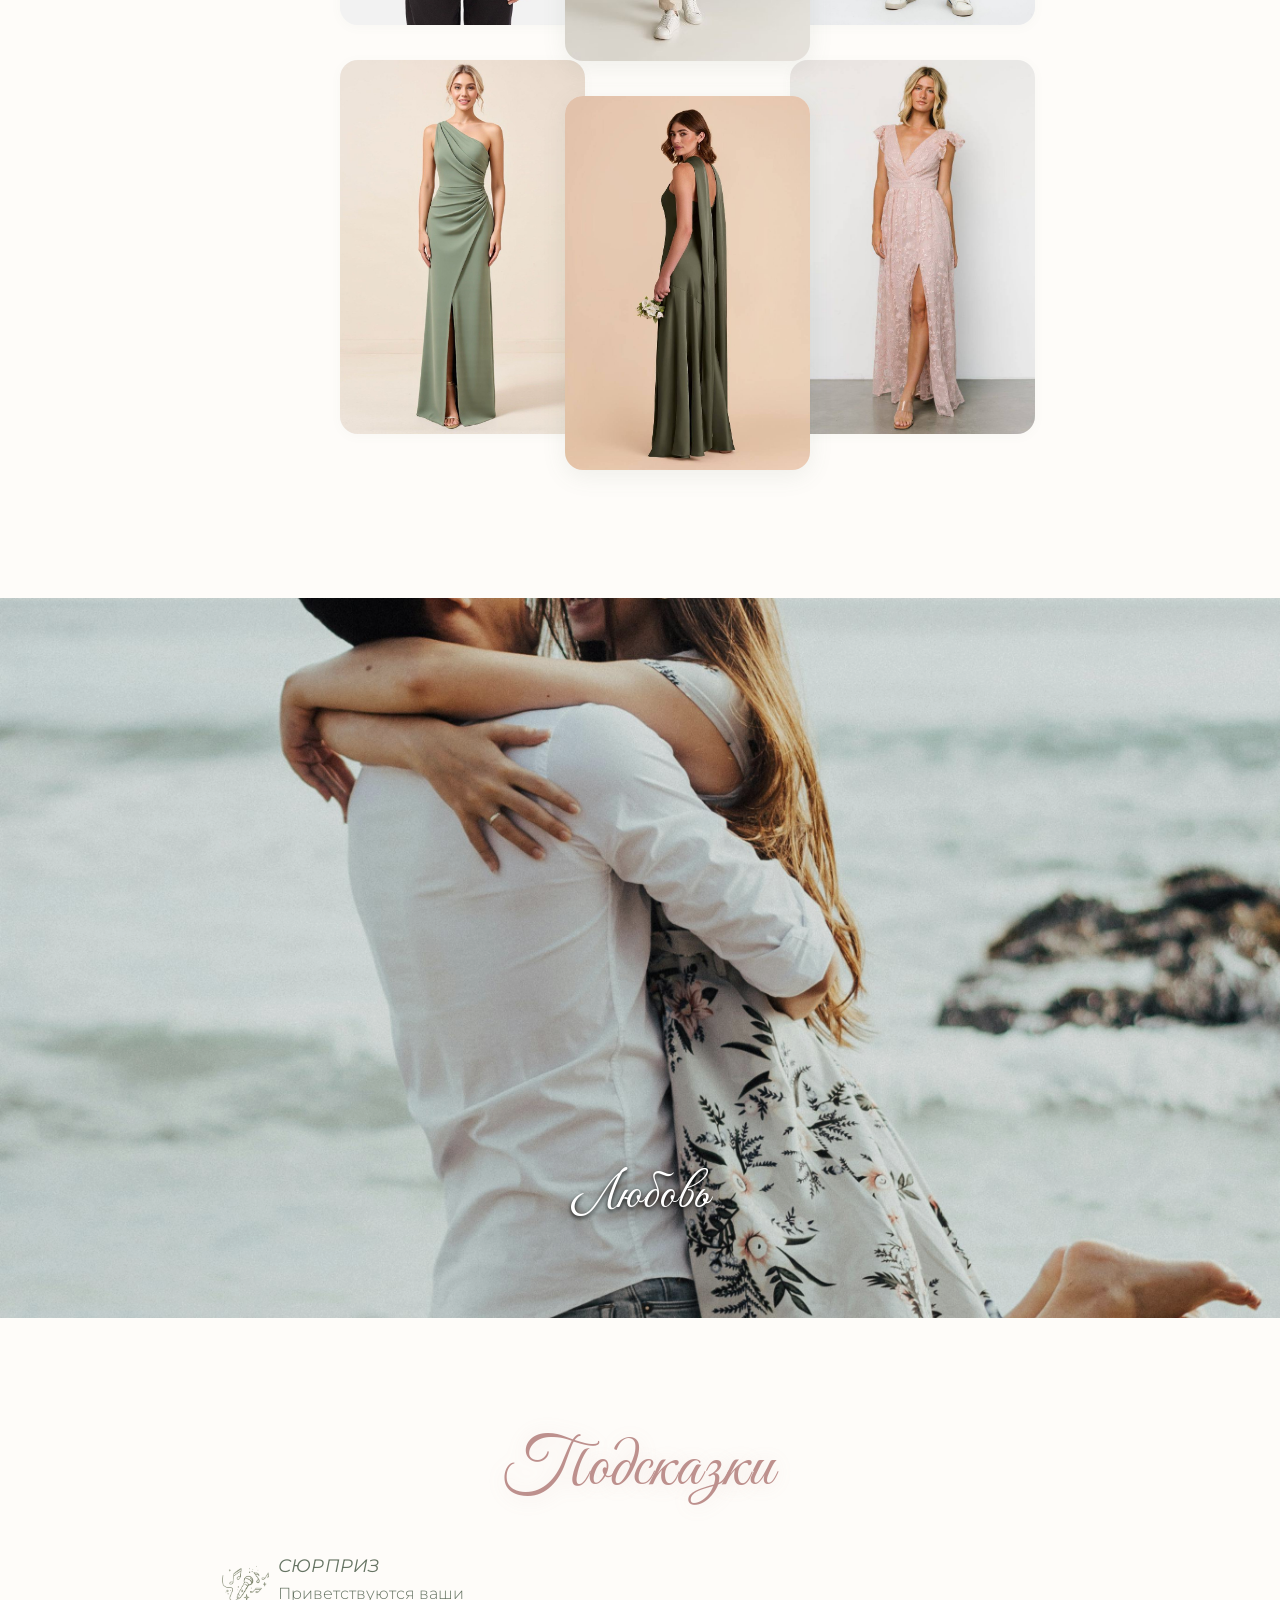
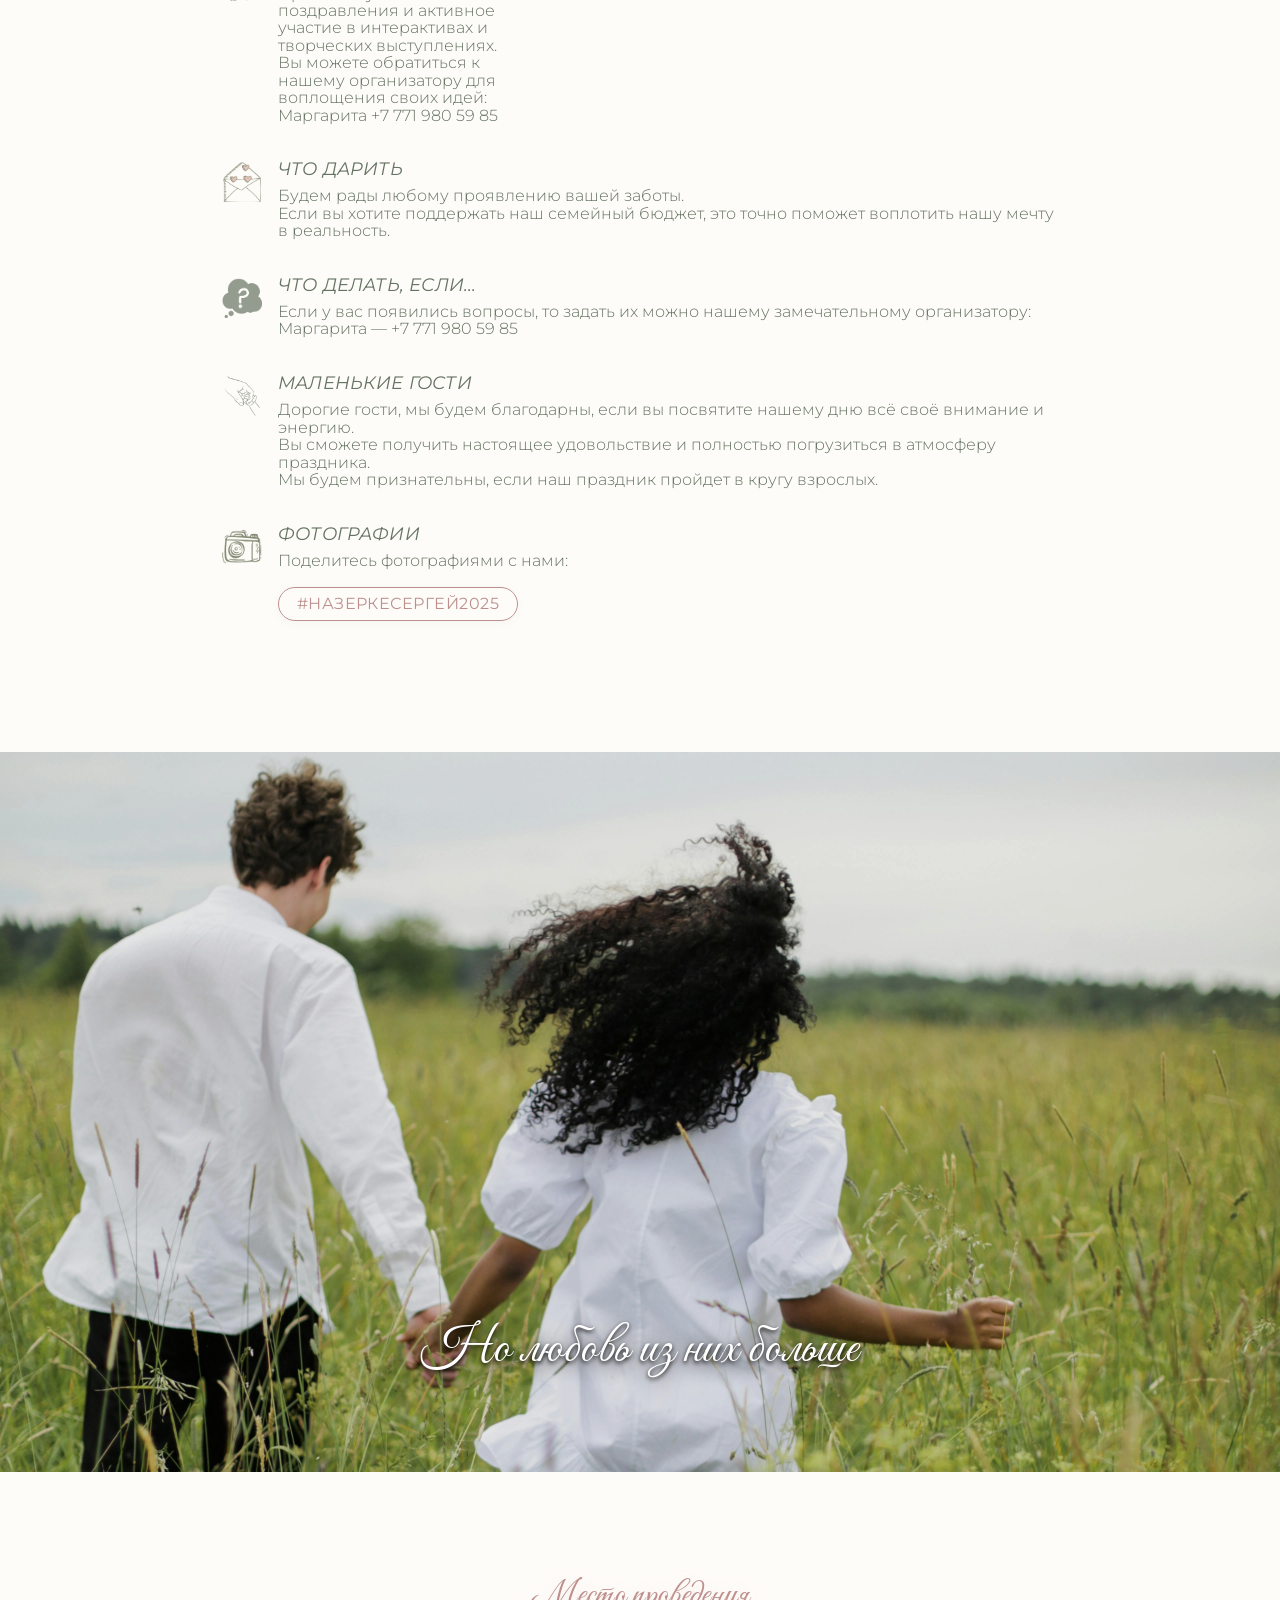
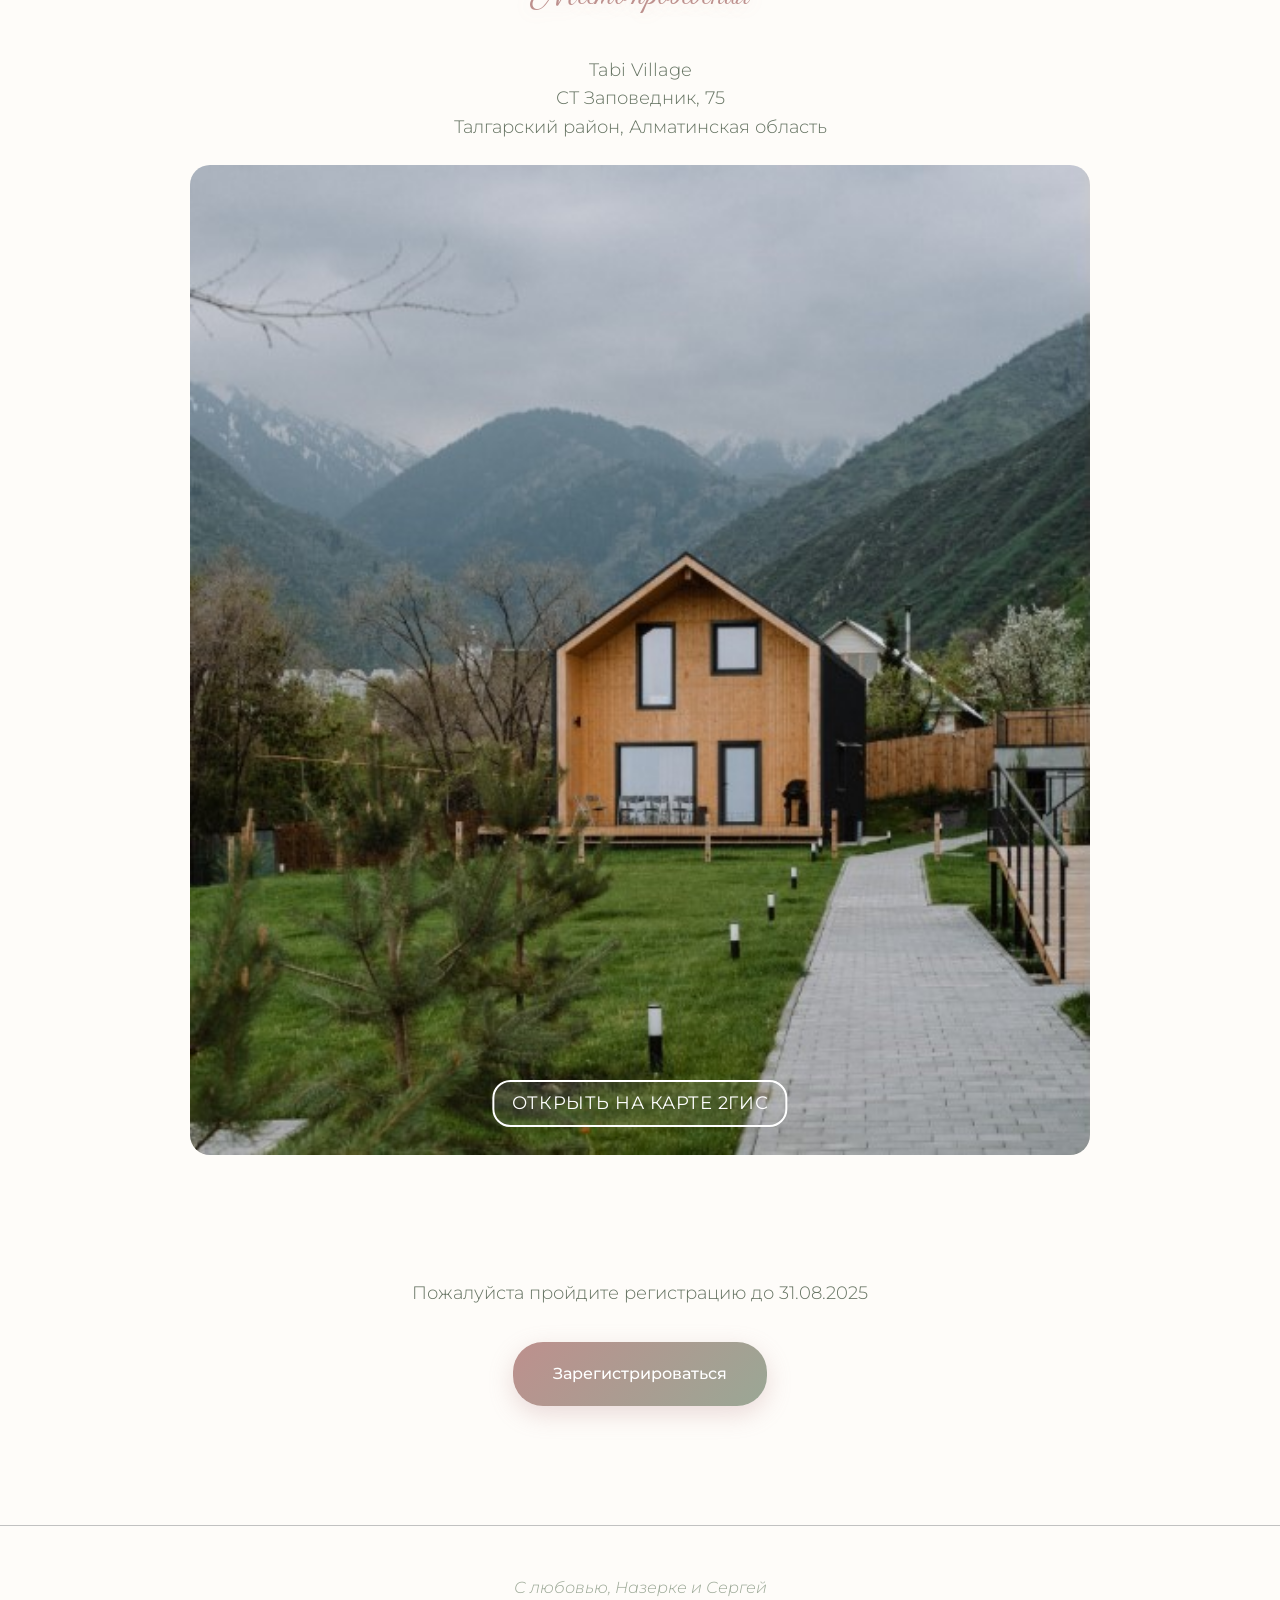
==== commit ef6d5f08: "Update wedding website details: dresscode colors, surprise section, and RSVP link Co-authored-by: 19" ====
--- a/index.html
+++ b/index.html
@@ -2695,11 +2695,11 @@
   <p>Для нас главное — ваше присутствие.<br>
   Но мы будем рады, если в своих нарядах вы поддержите цветовую гамму и стиль нашей свадьбы.</p>
   <div class="color-palette dresscode-palette">
-    <div class="color-circle color-dress1" title="Цвет 1"></div>
-    <div class="color-circle color-dress2" title="Цвет 2"></div>
-    <div class="color-circle color-dress3" title="Цвет 3"></div>
-    <div class="color-circle color-dress4" title="Цвет 4"></div>
-    <div class="color-circle color-dress5" title="Цвет 5"></div>
+    <div class="color-circle color-dress1" title="Оливковый"></div>
+    <div class="color-circle color-dress2" title="Светло-зеленый"></div>
+    <div class="color-circle color-dress3" title="Серый"></div>
+    <div class="color-circle color-dress4" title="Персиковый"></div>
+    <div class="color-circle color-dress5" title="Розово-бежевый"></div>
   </div>
   <div class="dresscode-gallery">
     <div class="dresscode-row">
@@ -2733,10 +2733,14 @@
     <img src="icons/surprise.png" class="tip-icon tip-icon-surprise" alt="Сюрприз" loading="lazy">
     <div class="tip-content">
       <h3>Сюрприз</h3>
-      <p>Возьмите с собой отличное настроение.<br>
-      Приветствуется ваше поздравление и активное участие в интерактивах и творческих выступлениях.<br>
-      Вы можете обратиться к нашему организатору для воплощения своих идей:<br>
-      Маргарита — +7 771 980 59 85</p>
+      <p>Приветствуются ваши<br>
+      поздравления и активное<br>
+      участие в интерактивах и<br>
+      творческих выступлениях.<br>
+      Вы можете обратиться к<br>
+      нашему организатору для<br>
+      воплощения своих идей:<br>
+      Маргарита +7 771 980 59 85</p>
     </div>
   </div>
 
@@ -2808,7 +2812,7 @@
 <section id="rsvp">
  
   <p>Пожалуйста пройдите регистрацию до 31.08.2025</p>
-  <a href="https://t.me/your_chat_link" class="btn" aria-label="Зарегистрироваться через Telegram бота">Зарегистрироваться</a>
+  <a href="https://t.me/NazerkeSergeySvadba_bot" class="btn" aria-label="Зарегистрироваться через Telegram бота">Зарегистрироваться</a>
 </section>
 </main>
 
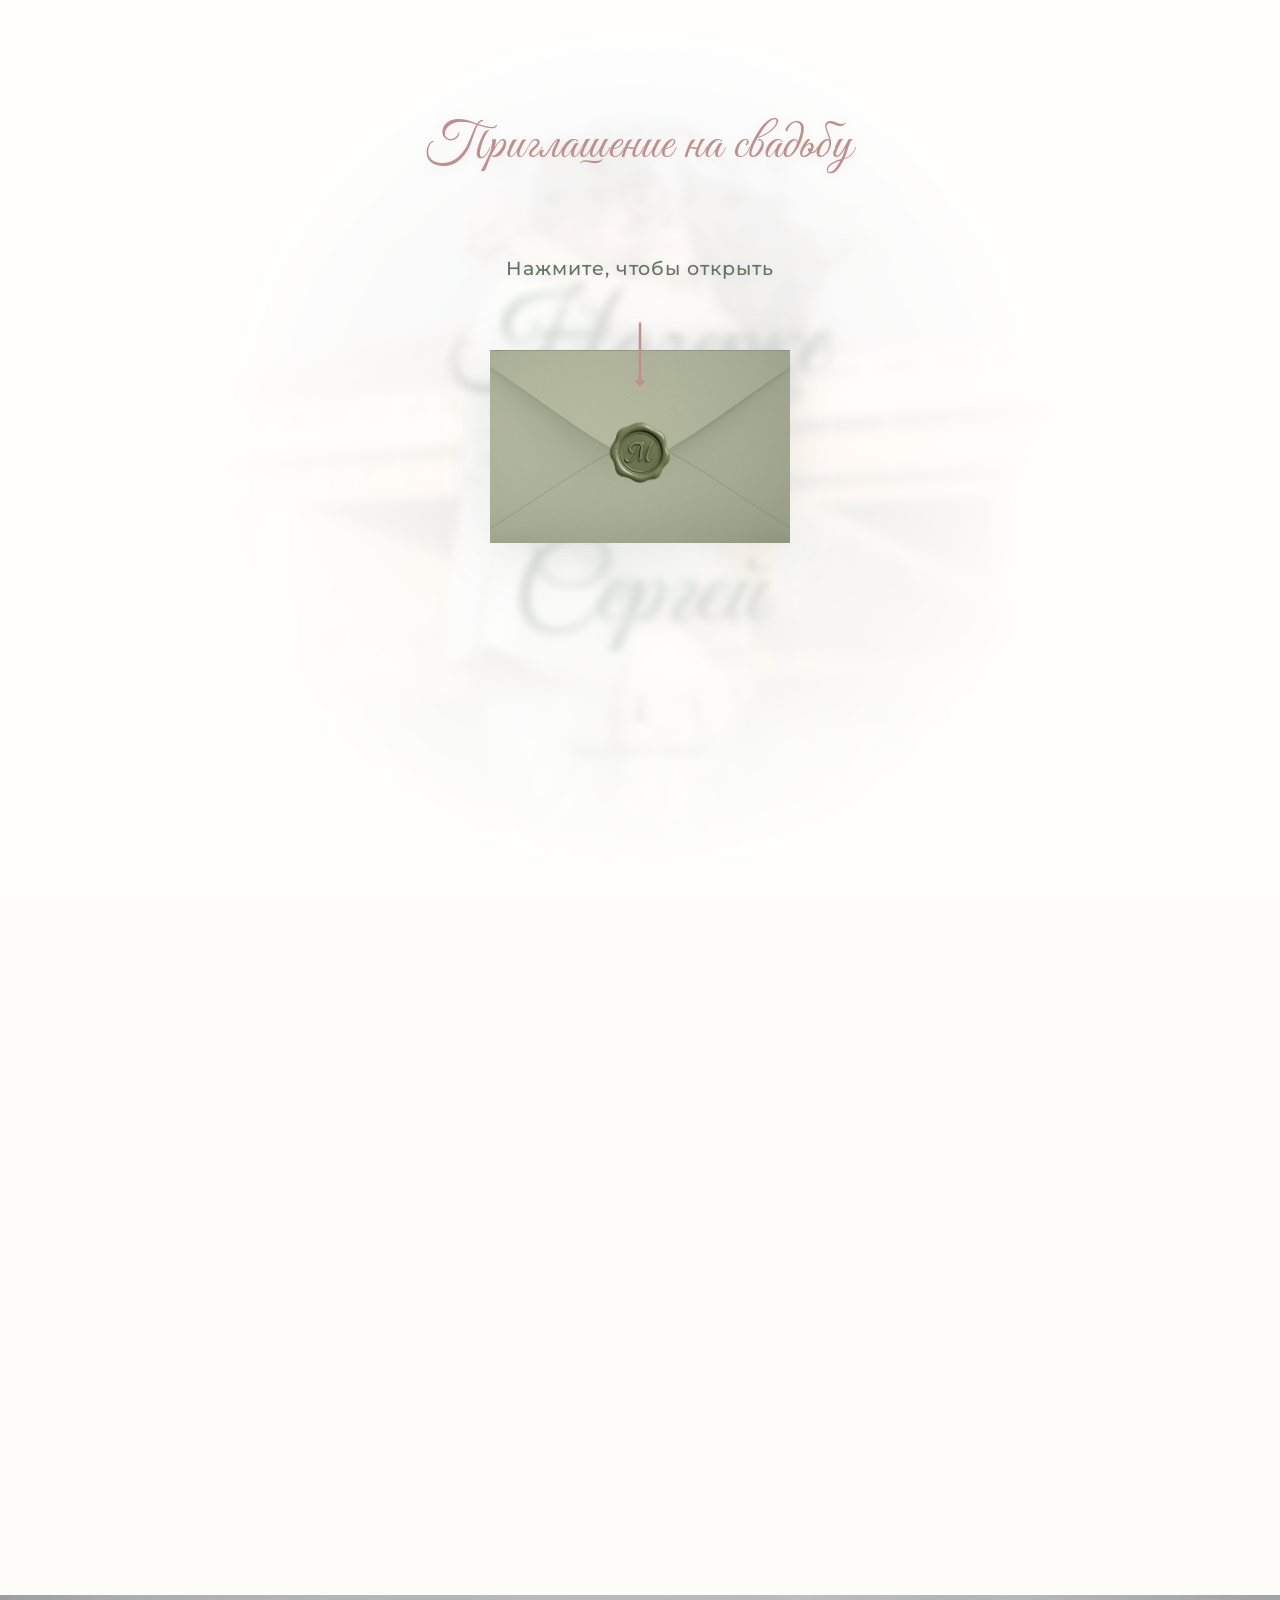
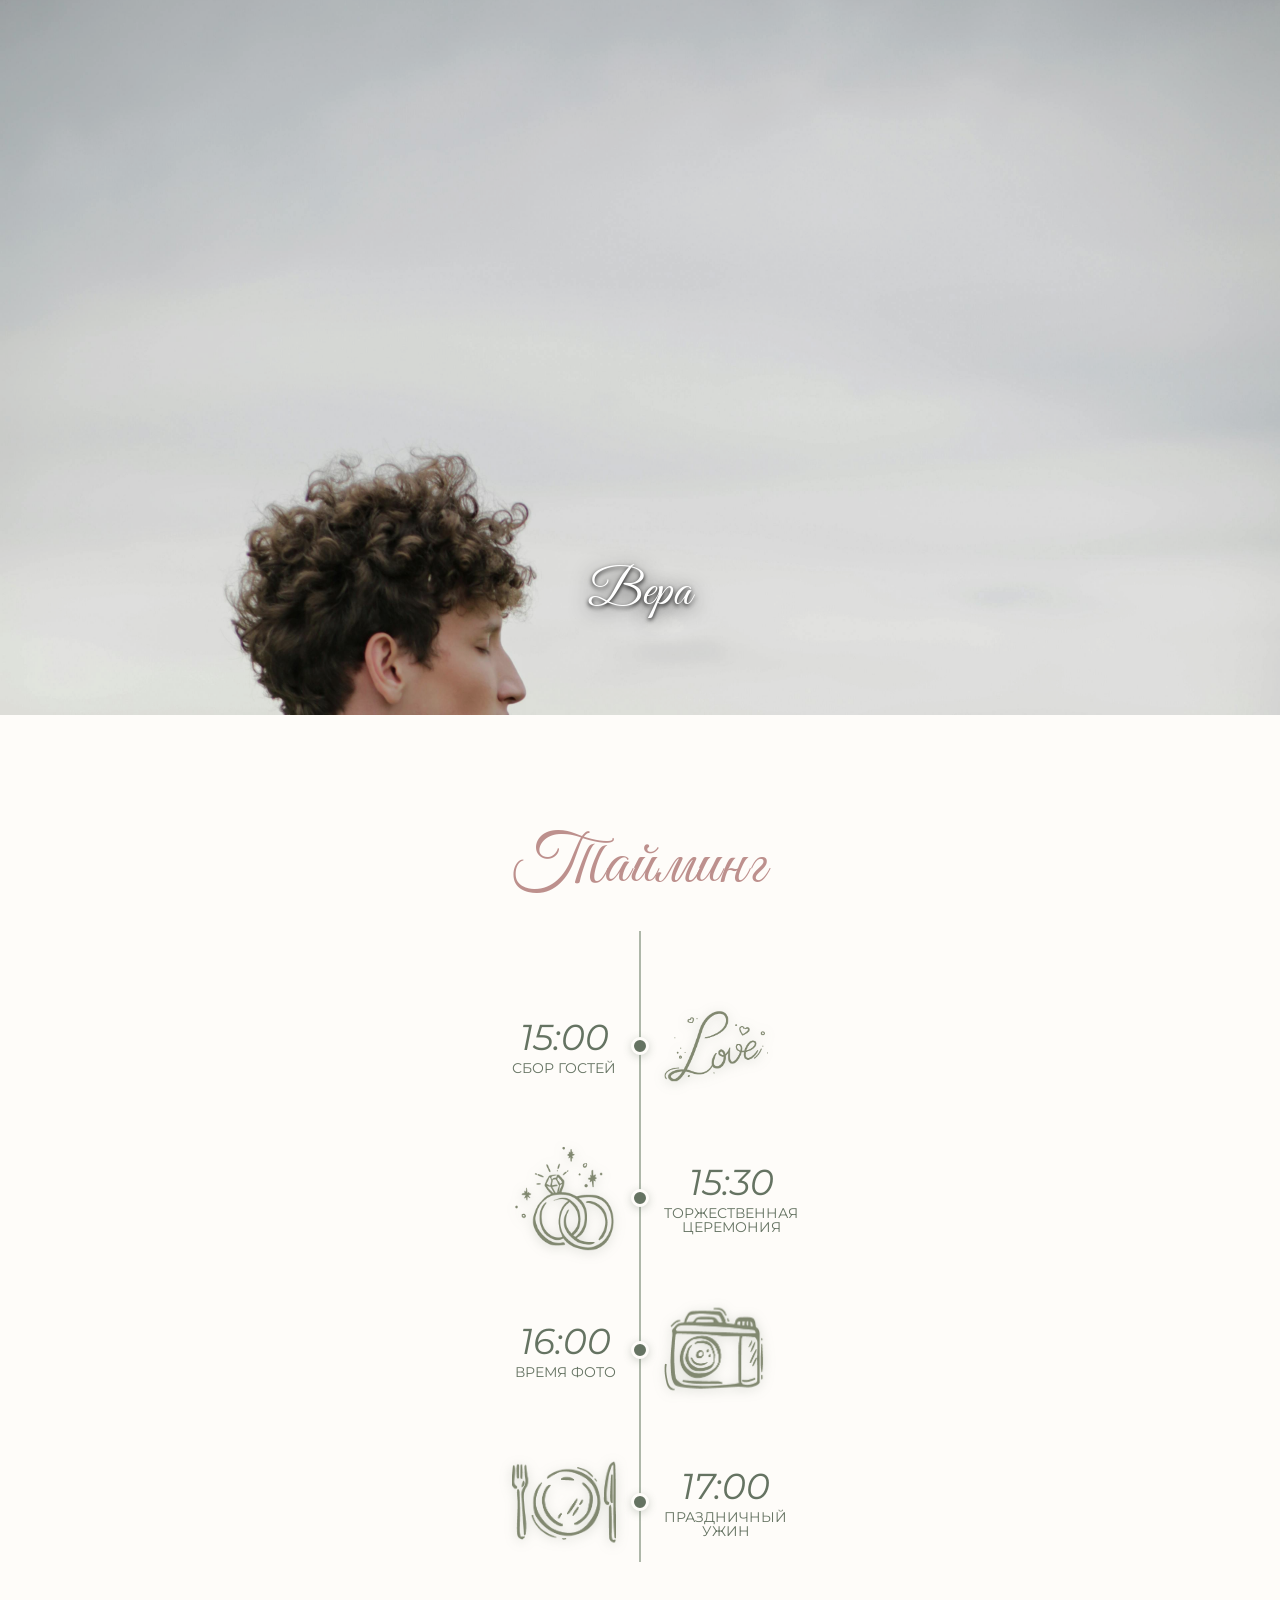
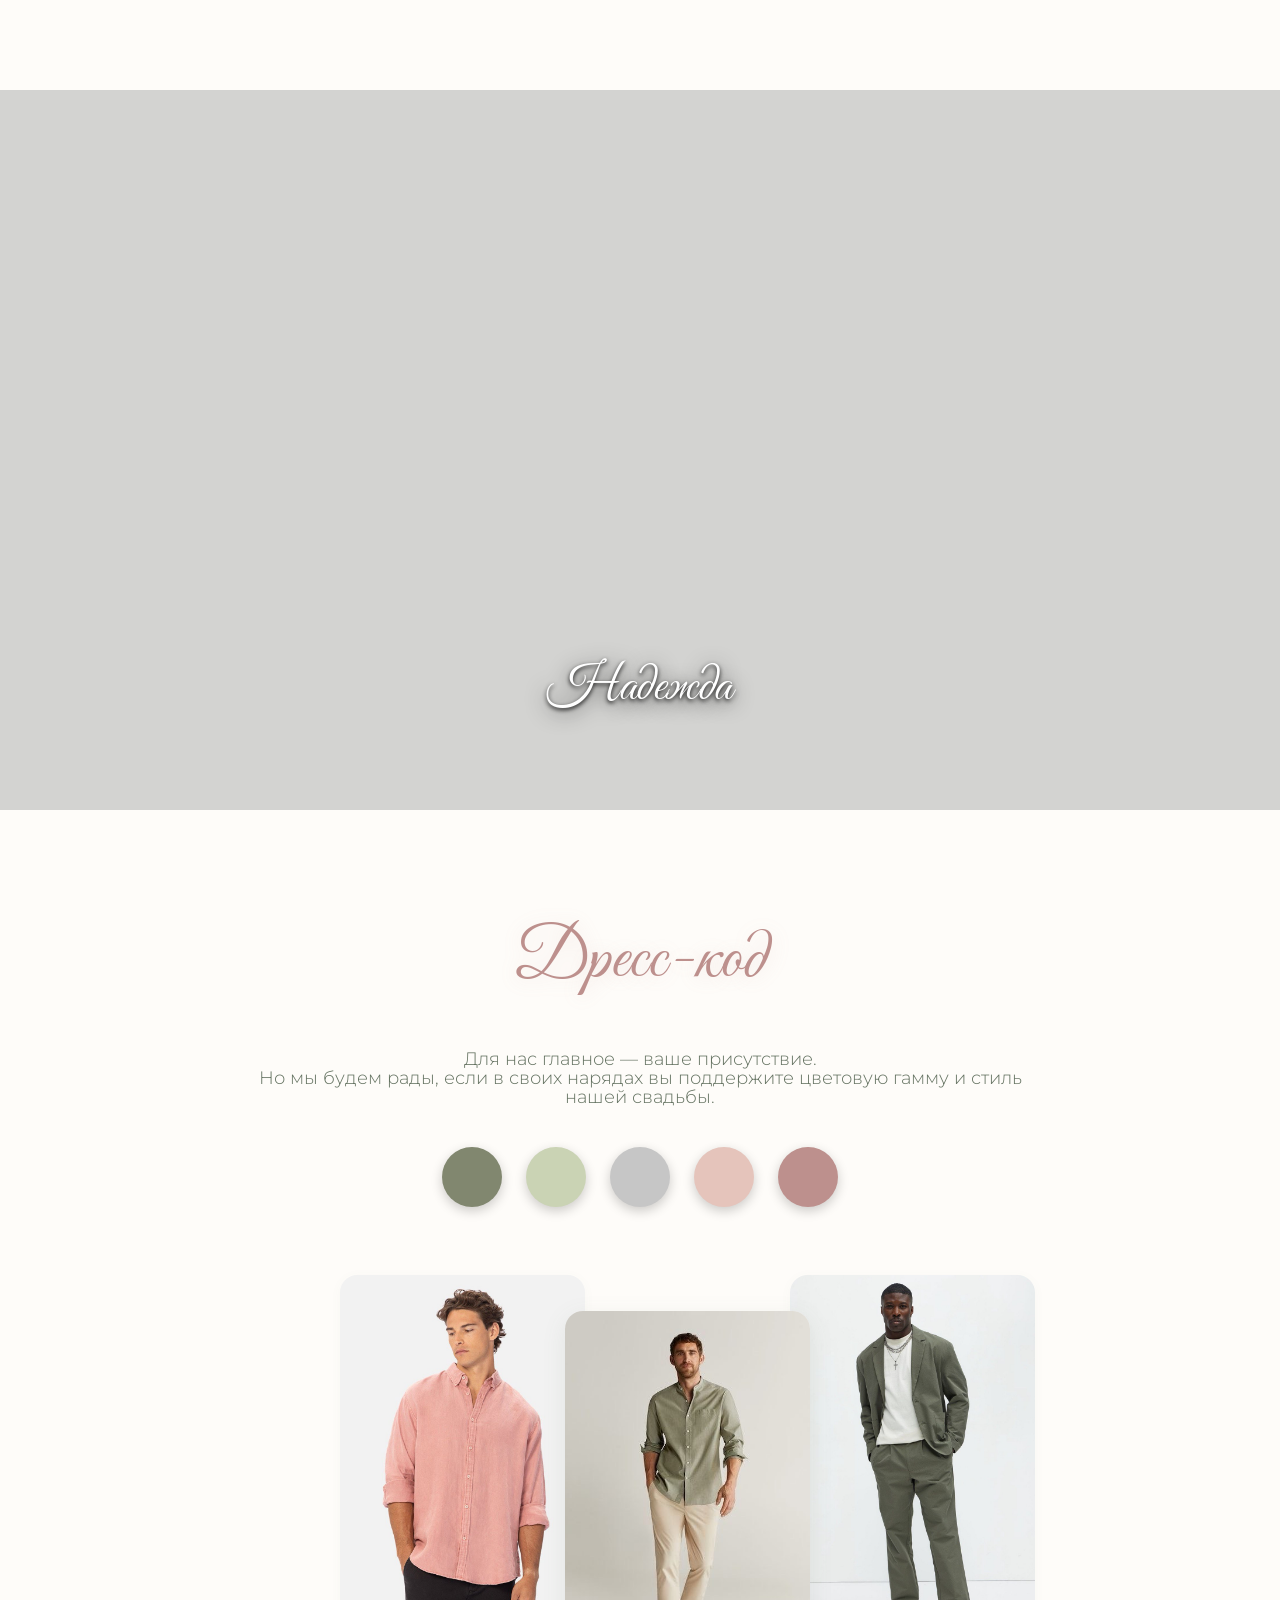
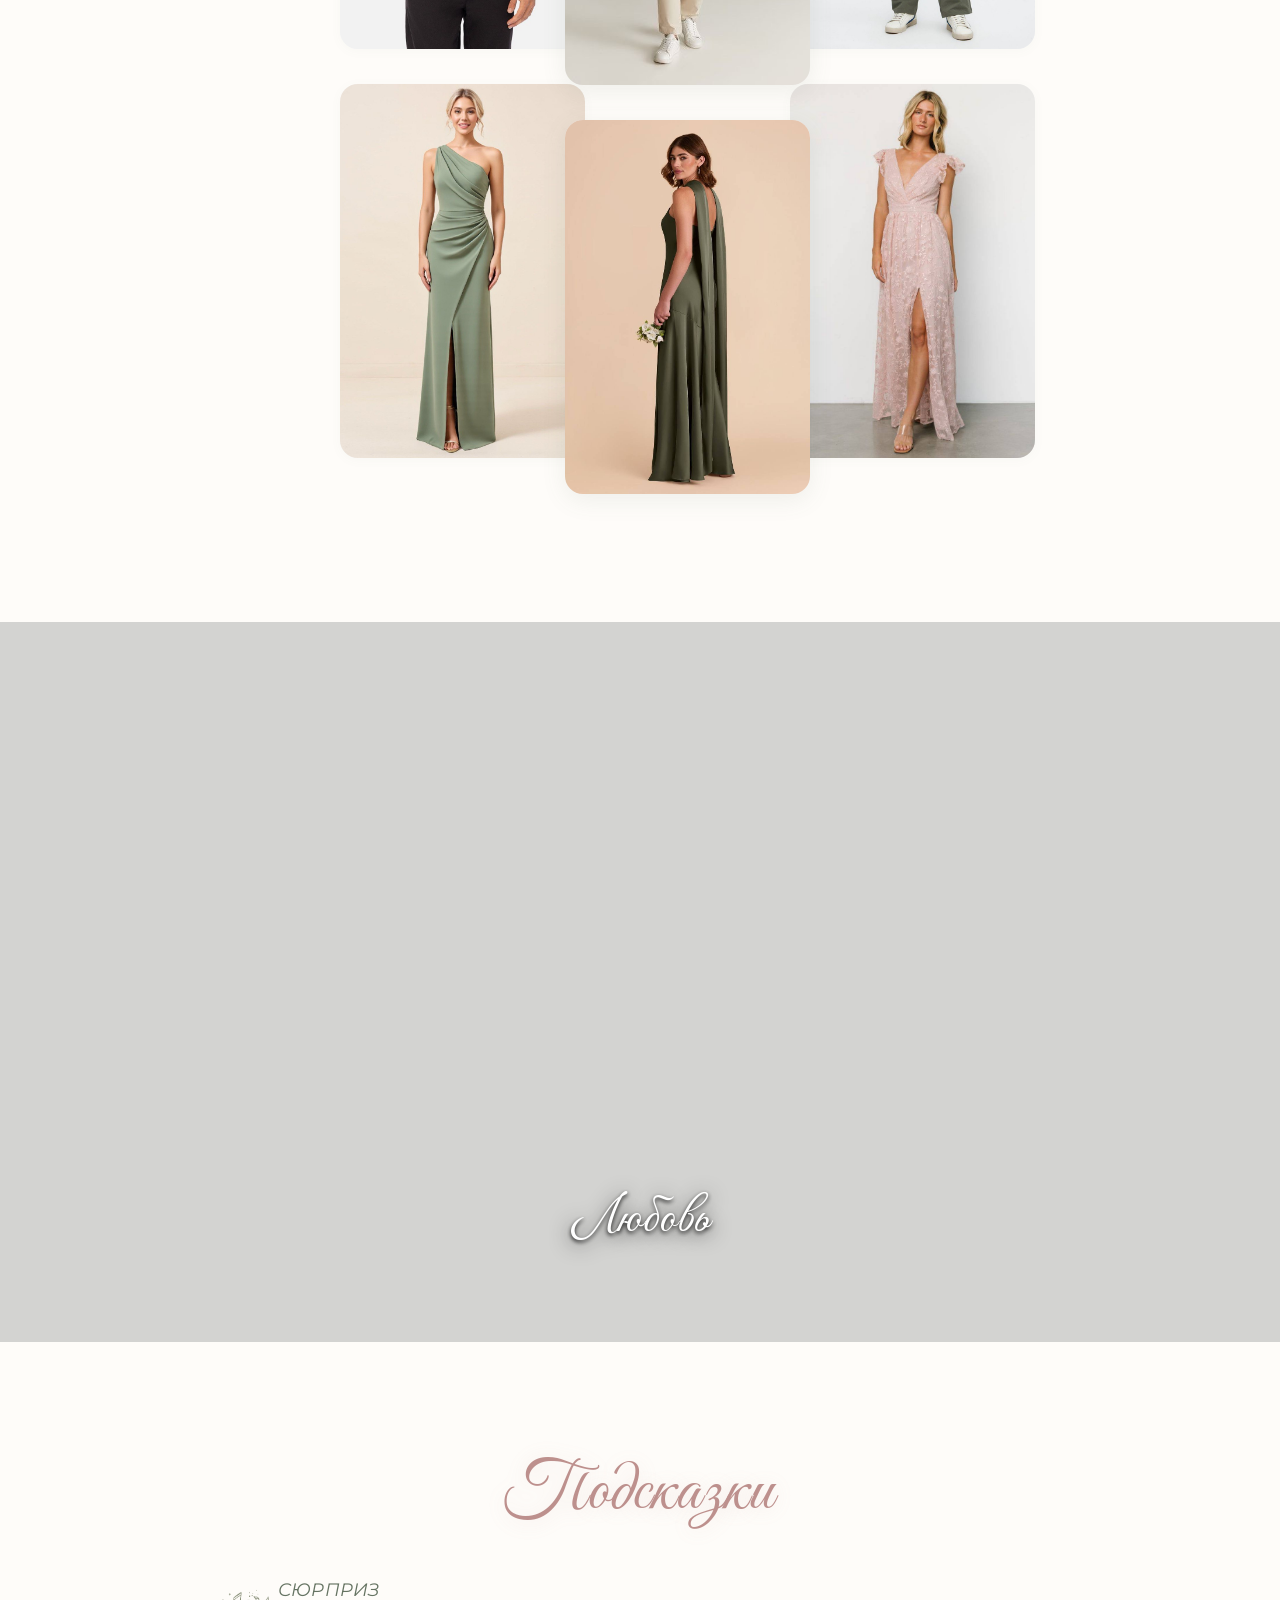
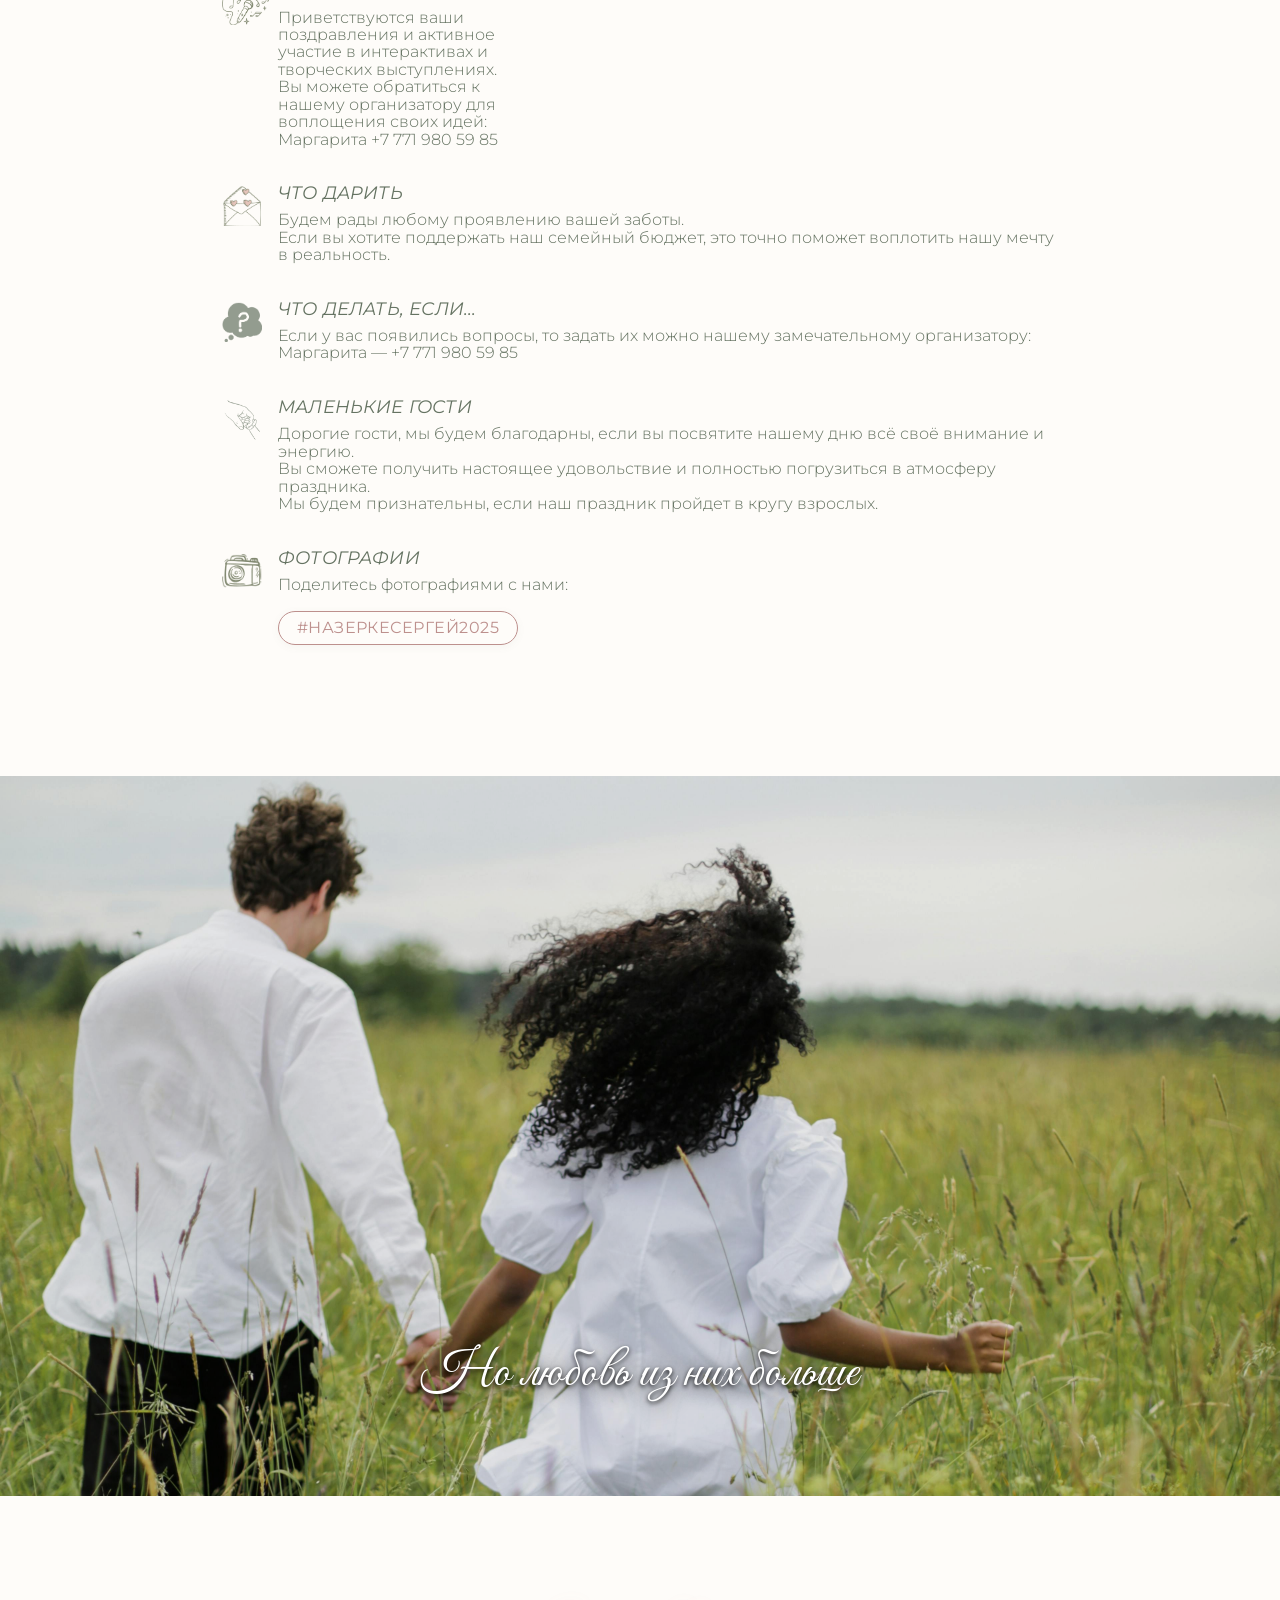
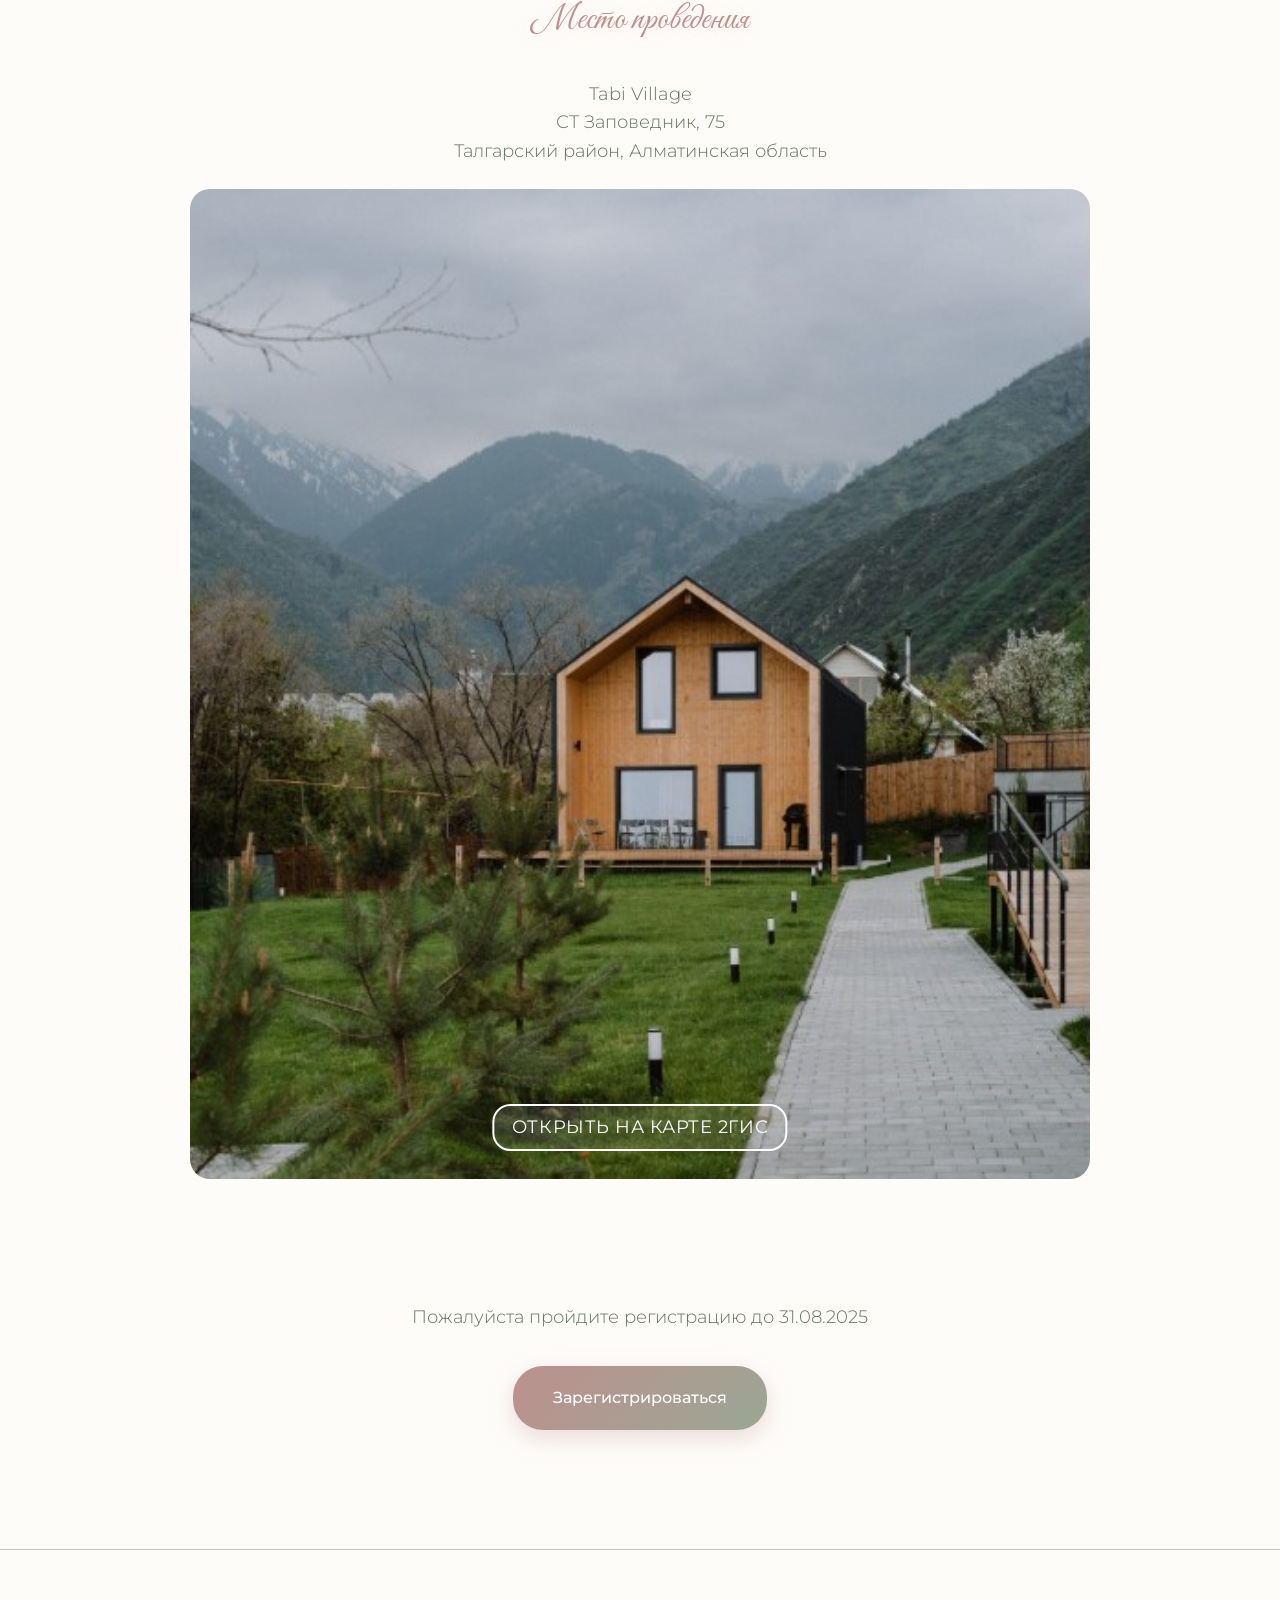
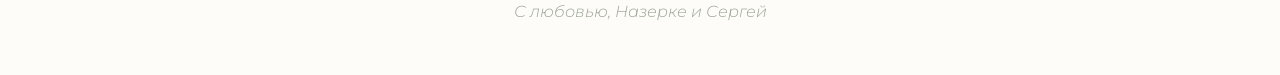
==== commit 1b1885e2: "Увеличить отступ между цветовой палитрой и фотогалереей дресс-кода" ====
--- a/index.html
+++ b/index.html
@@ -875,7 +875,7 @@
       display: flex;
       justify-content: center;
       gap: 1.5rem;
-      margin: 2.5rem 0;
+      margin: 2.5rem 0 4rem 0;
       flex-wrap: wrap;
     }
 
@@ -1327,7 +1327,7 @@
     /* === DRESSCODE CLASSIC === */
     .dresscode-gallery {
       display: block;
-      margin: 3.5rem 0 2rem 0;
+      margin: 5rem 0 2rem 0;
       position: relative;
       max-width: 600px;
       margin-left: auto;
@@ -1688,7 +1688,7 @@
     @media (max-width: 700px) {
       .dresscode-gallery {
         max-width: 98vw;
-        margin-top: 2.2rem;
+        margin-top: 3.5rem;
       }
       .dresscode-grid {
         grid-template-columns: repeat(2, 1fr);
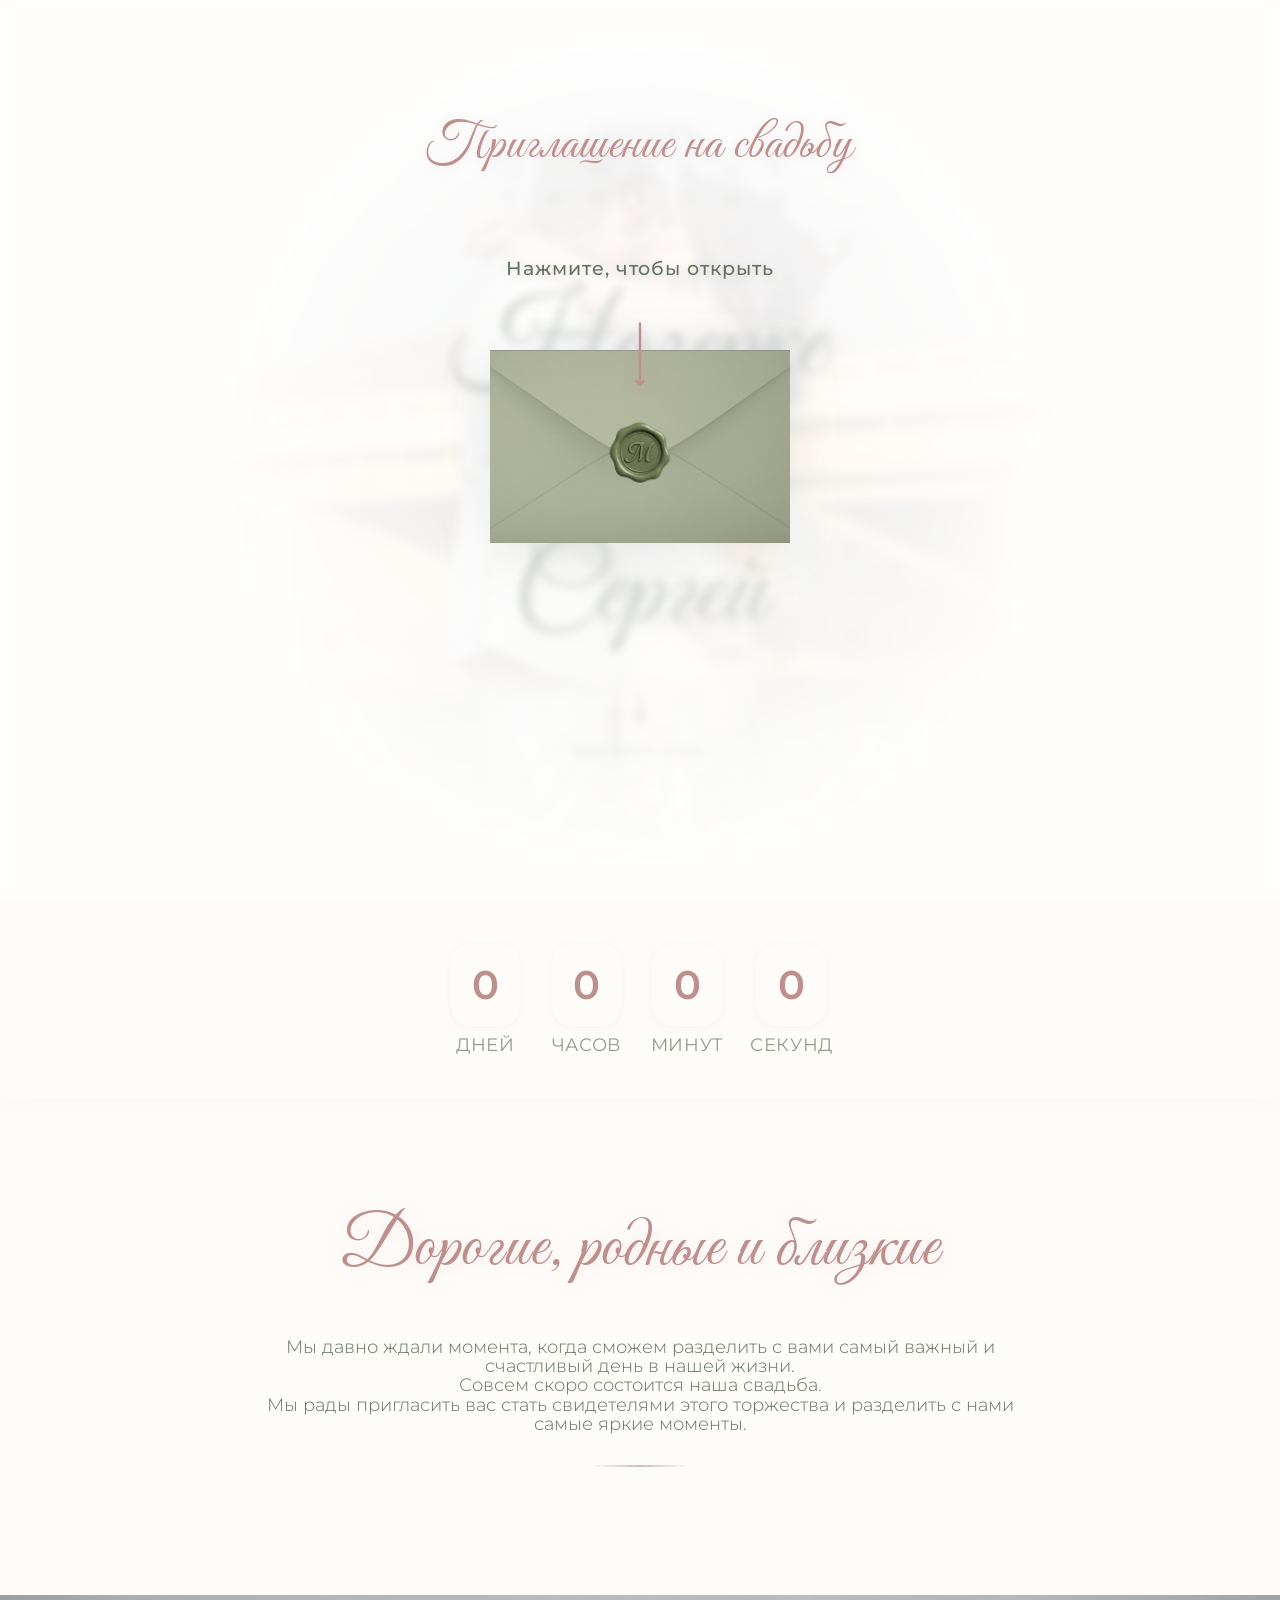
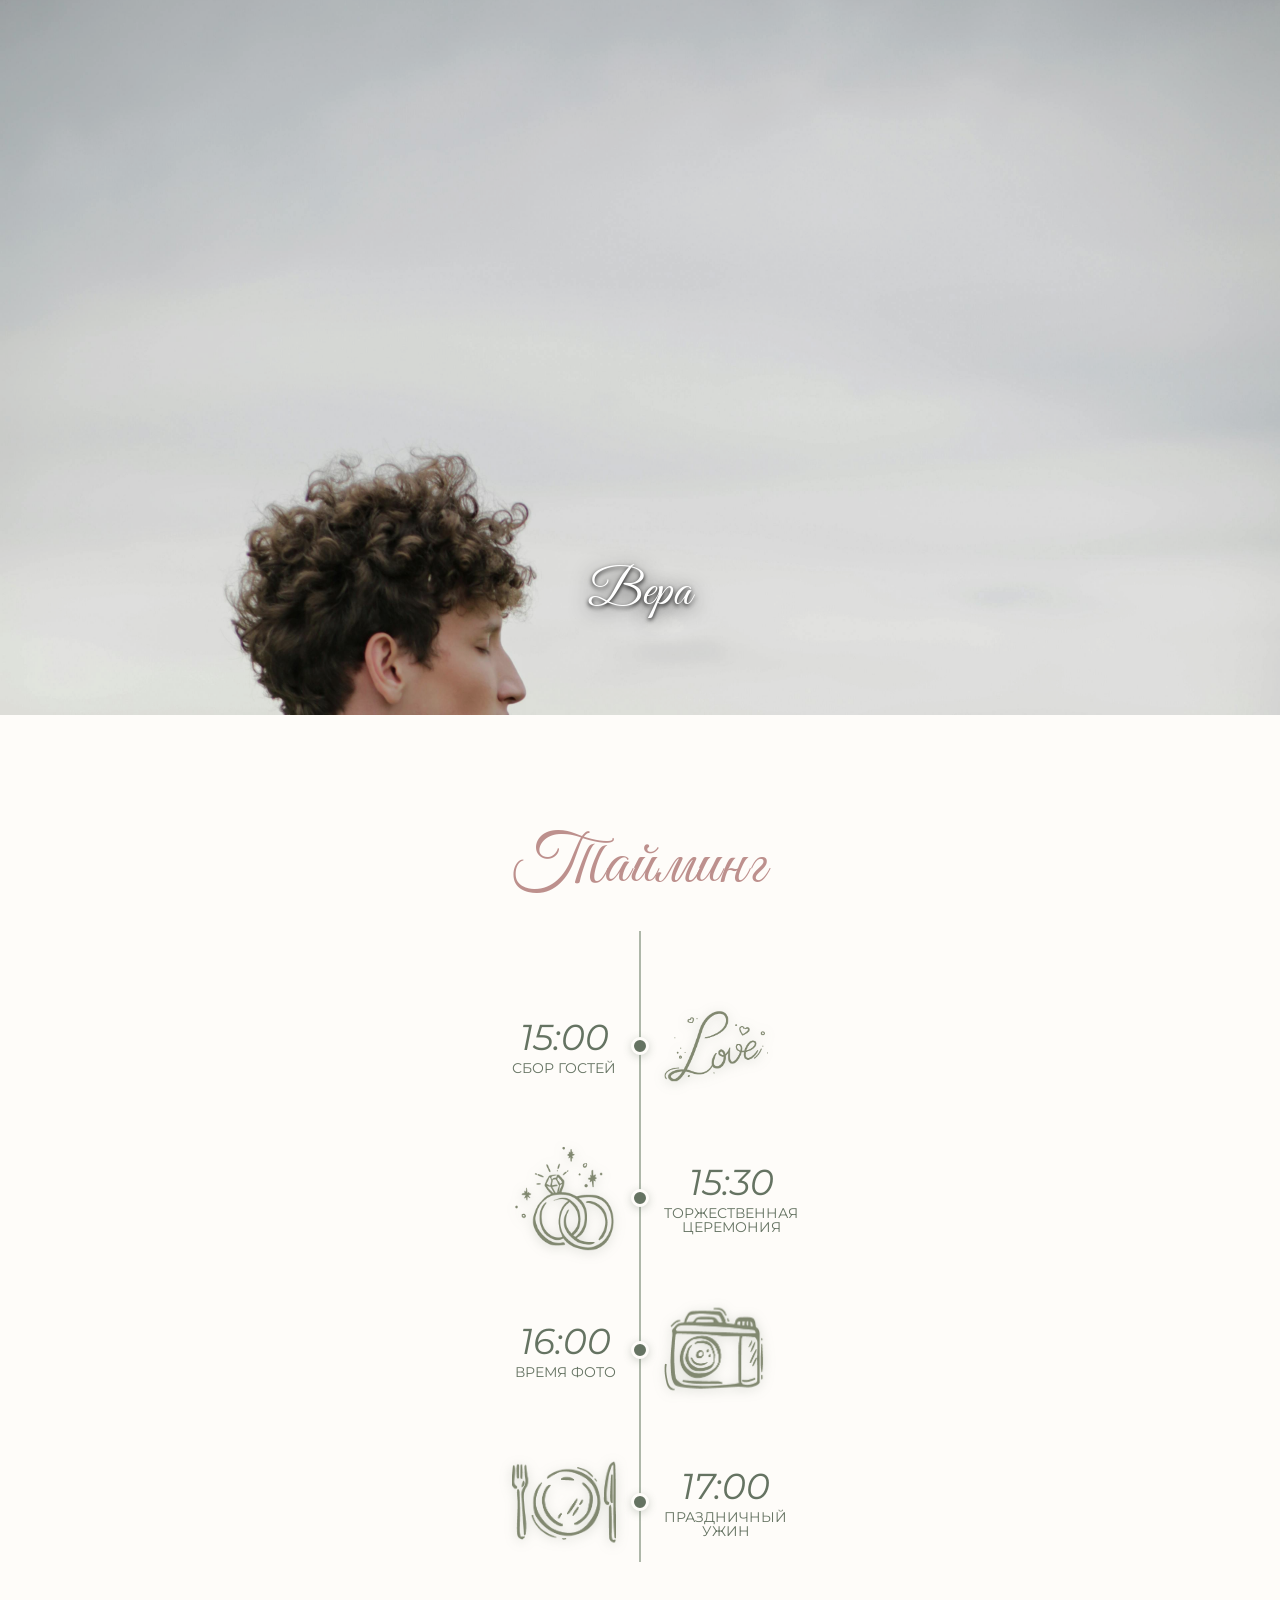
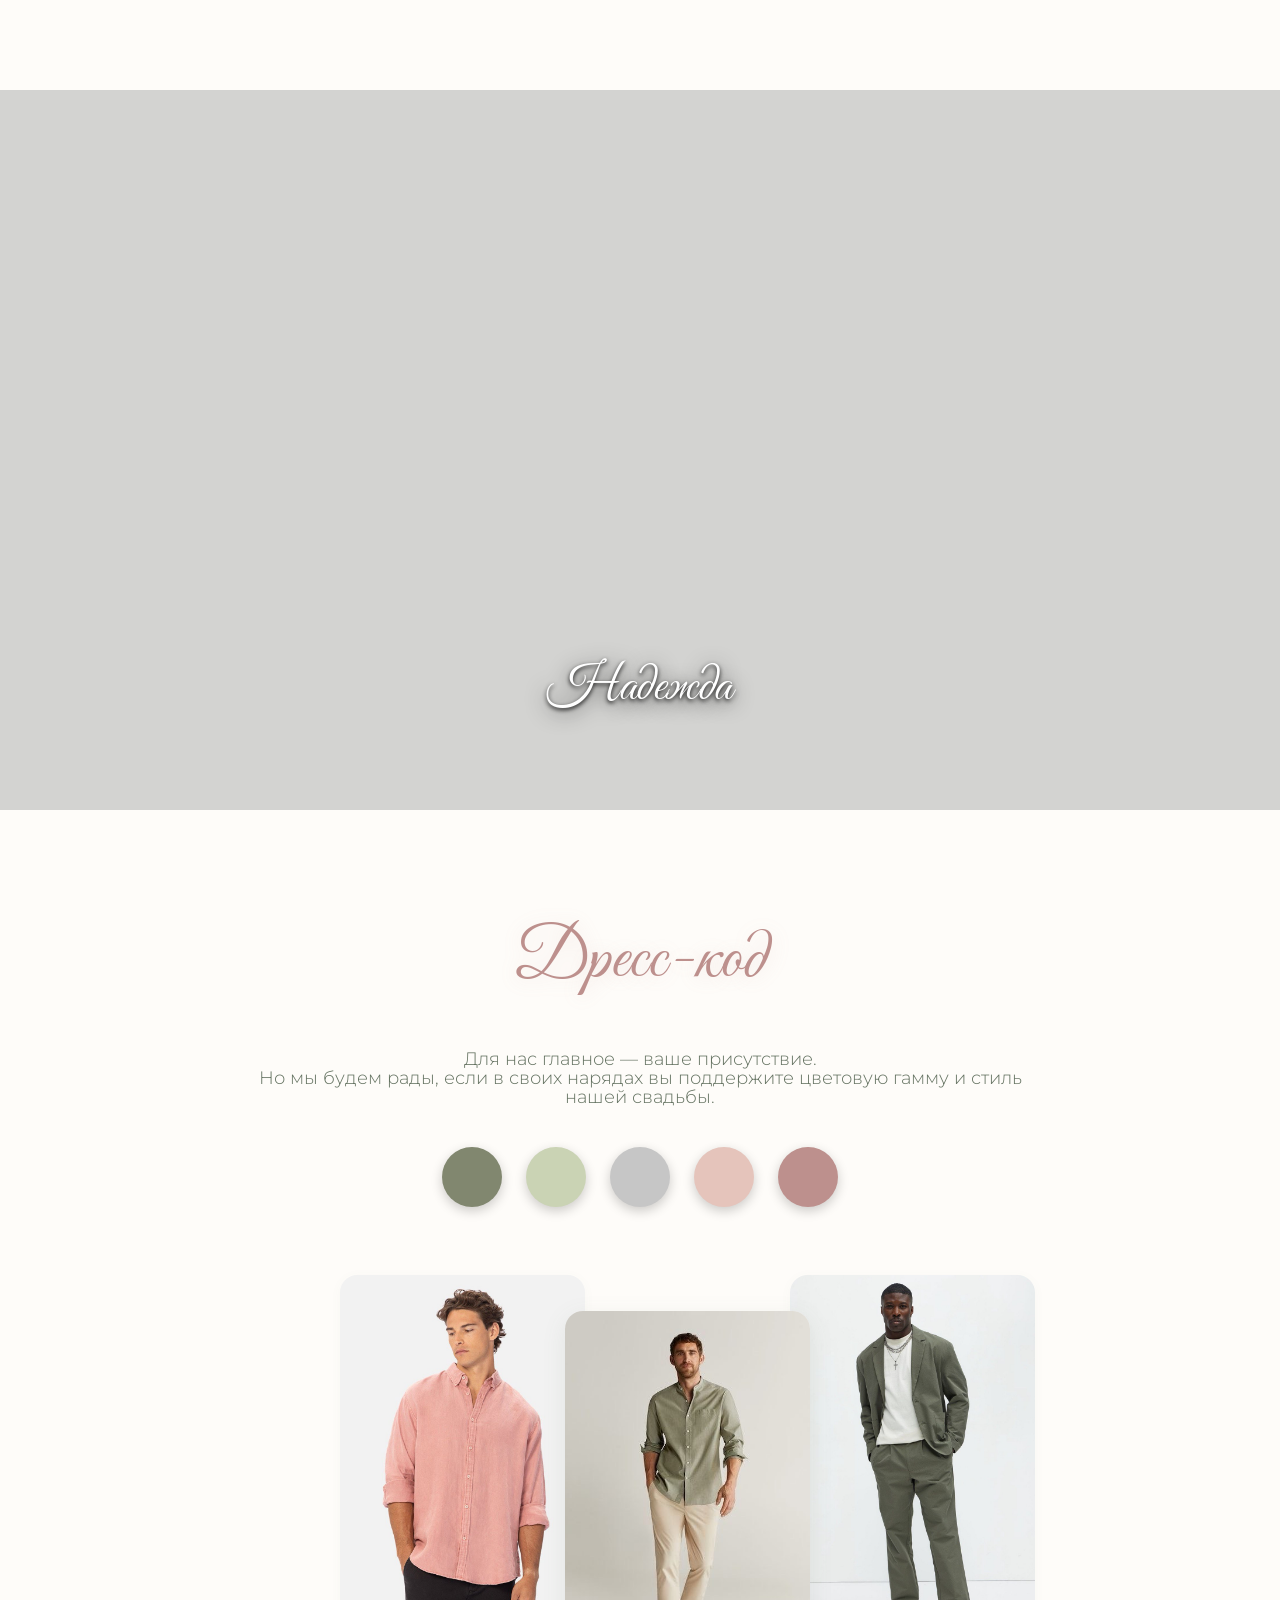
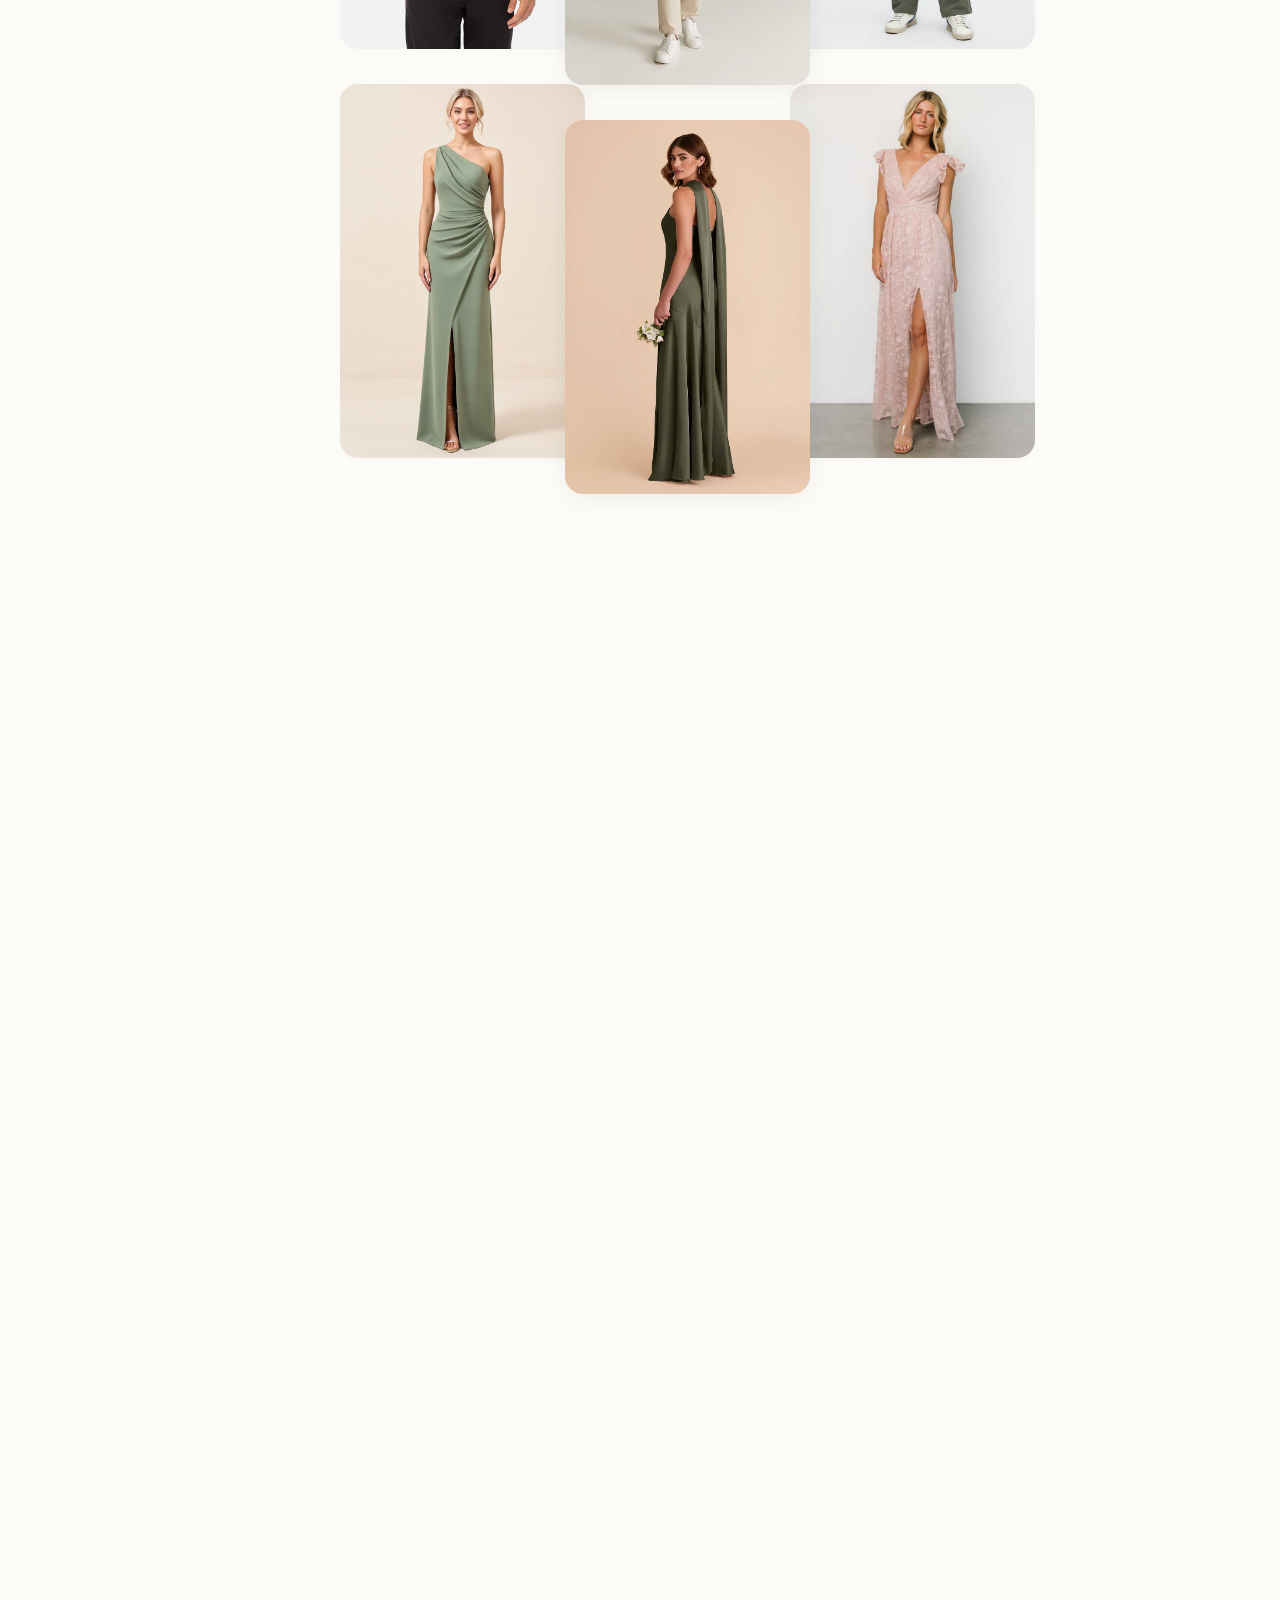
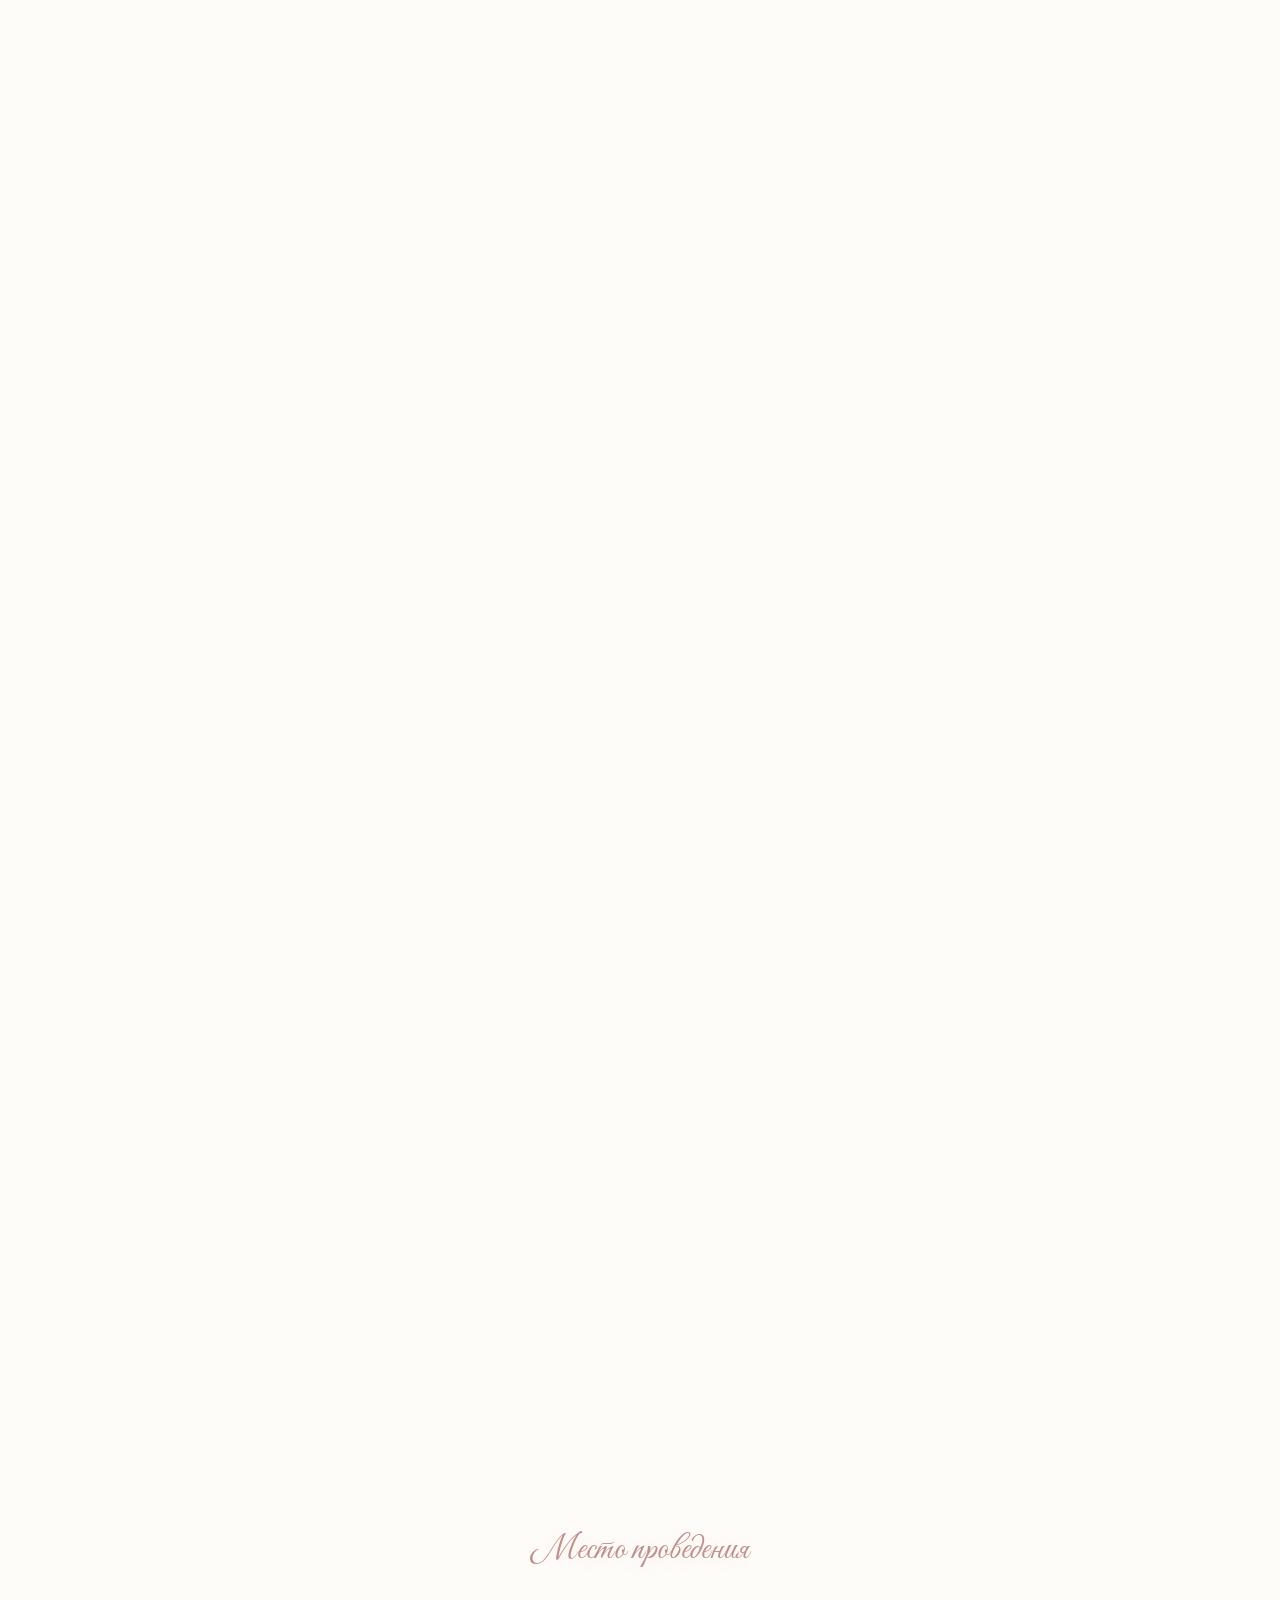
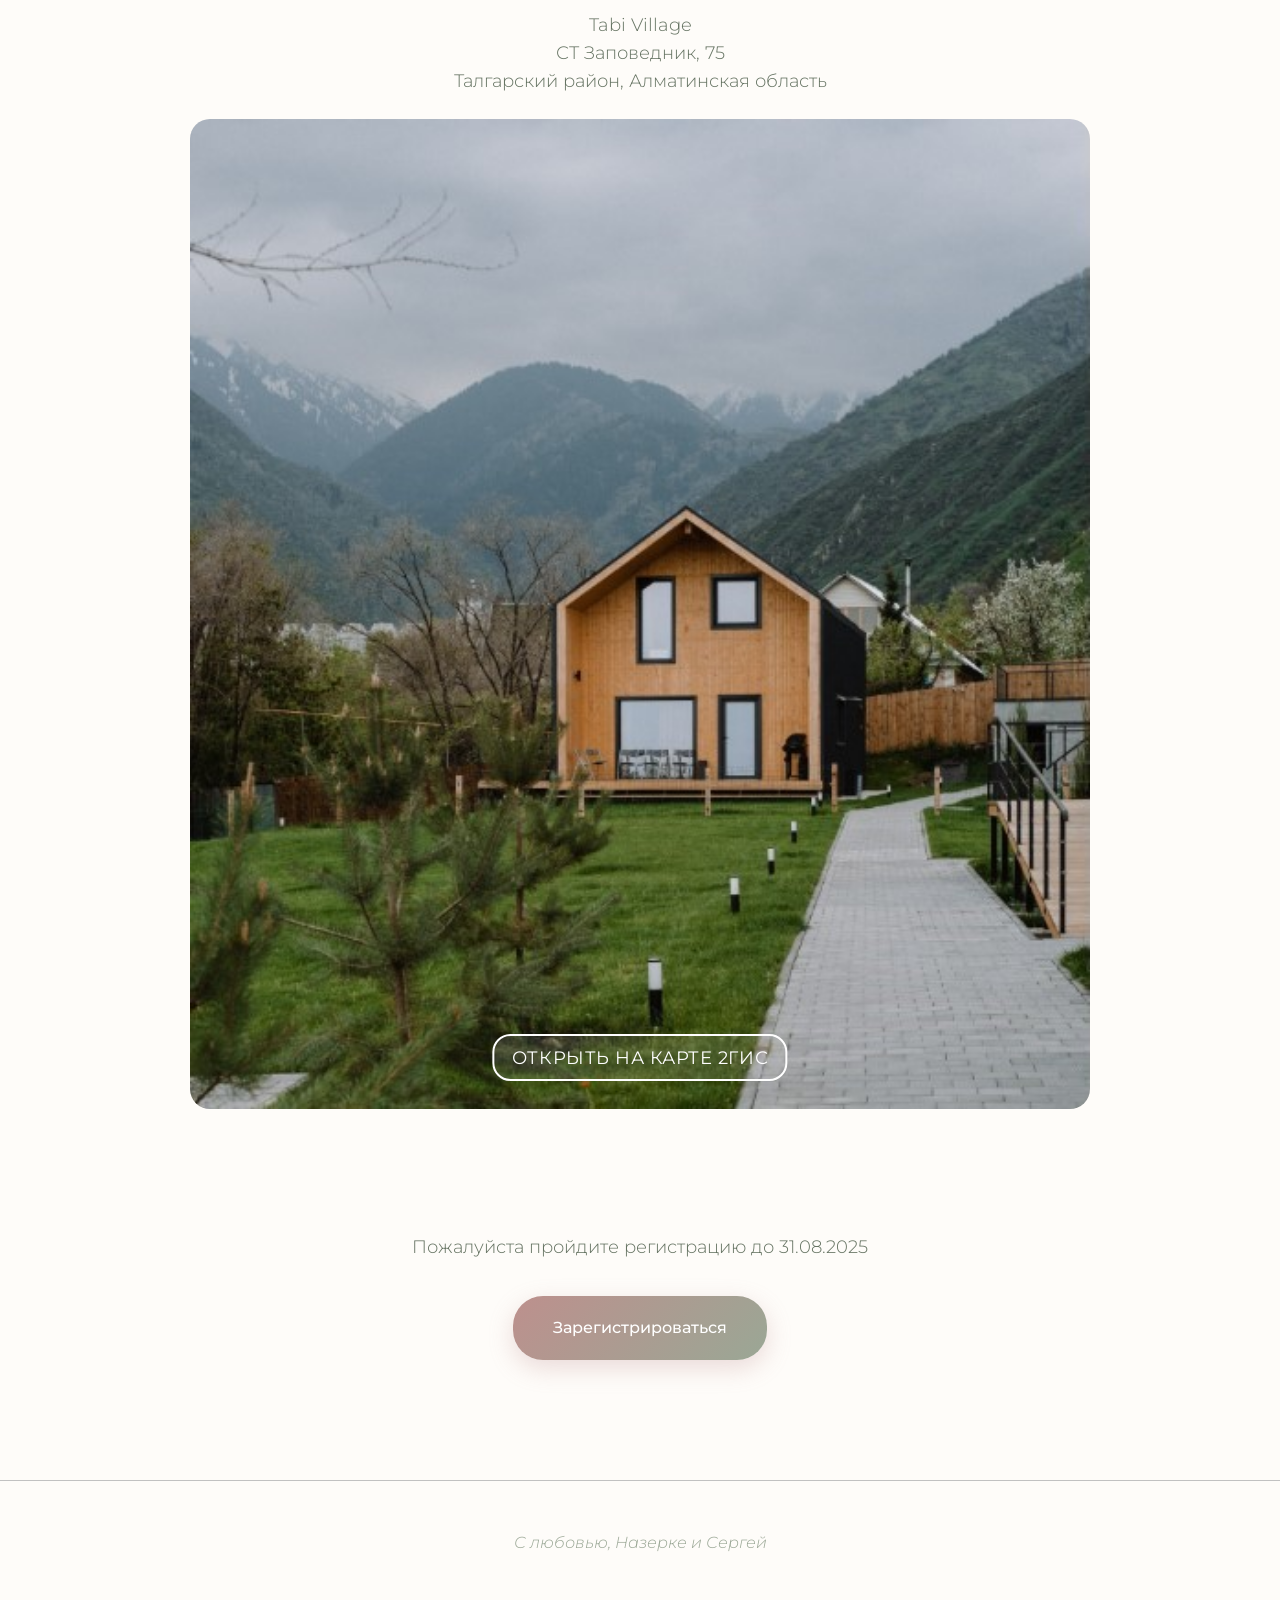
==== commit eca74e76: "Refactor surprise tip text to improve readability and line breaks Co-authored-by: 19exxtazzy96 <19ex" ====
--- a/index.html
+++ b/index.html
@@ -2733,13 +2733,8 @@
     <img src="icons/surprise.png" class="tip-icon tip-icon-surprise" alt="Сюрприз" loading="lazy">
     <div class="tip-content">
       <h3>Сюрприз</h3>
-      <p>Приветствуются ваши<br>
-      поздравления и активное<br>
-      участие в интерактивах и<br>
-      творческих выступлениях.<br>
-      Вы можете обратиться к<br>
-      нашему организатору для<br>
-      воплощения своих идей:<br>
+      <p>Приветствуются ваши поздравления и активное участие в интерактивах и творческих выступлениях.<br>
+      Вы можете обратиться к нашему организатору для воплощения своих идей:<br>
       Маргарита +7 771 980 59 85</p>
     </div>
   </div>
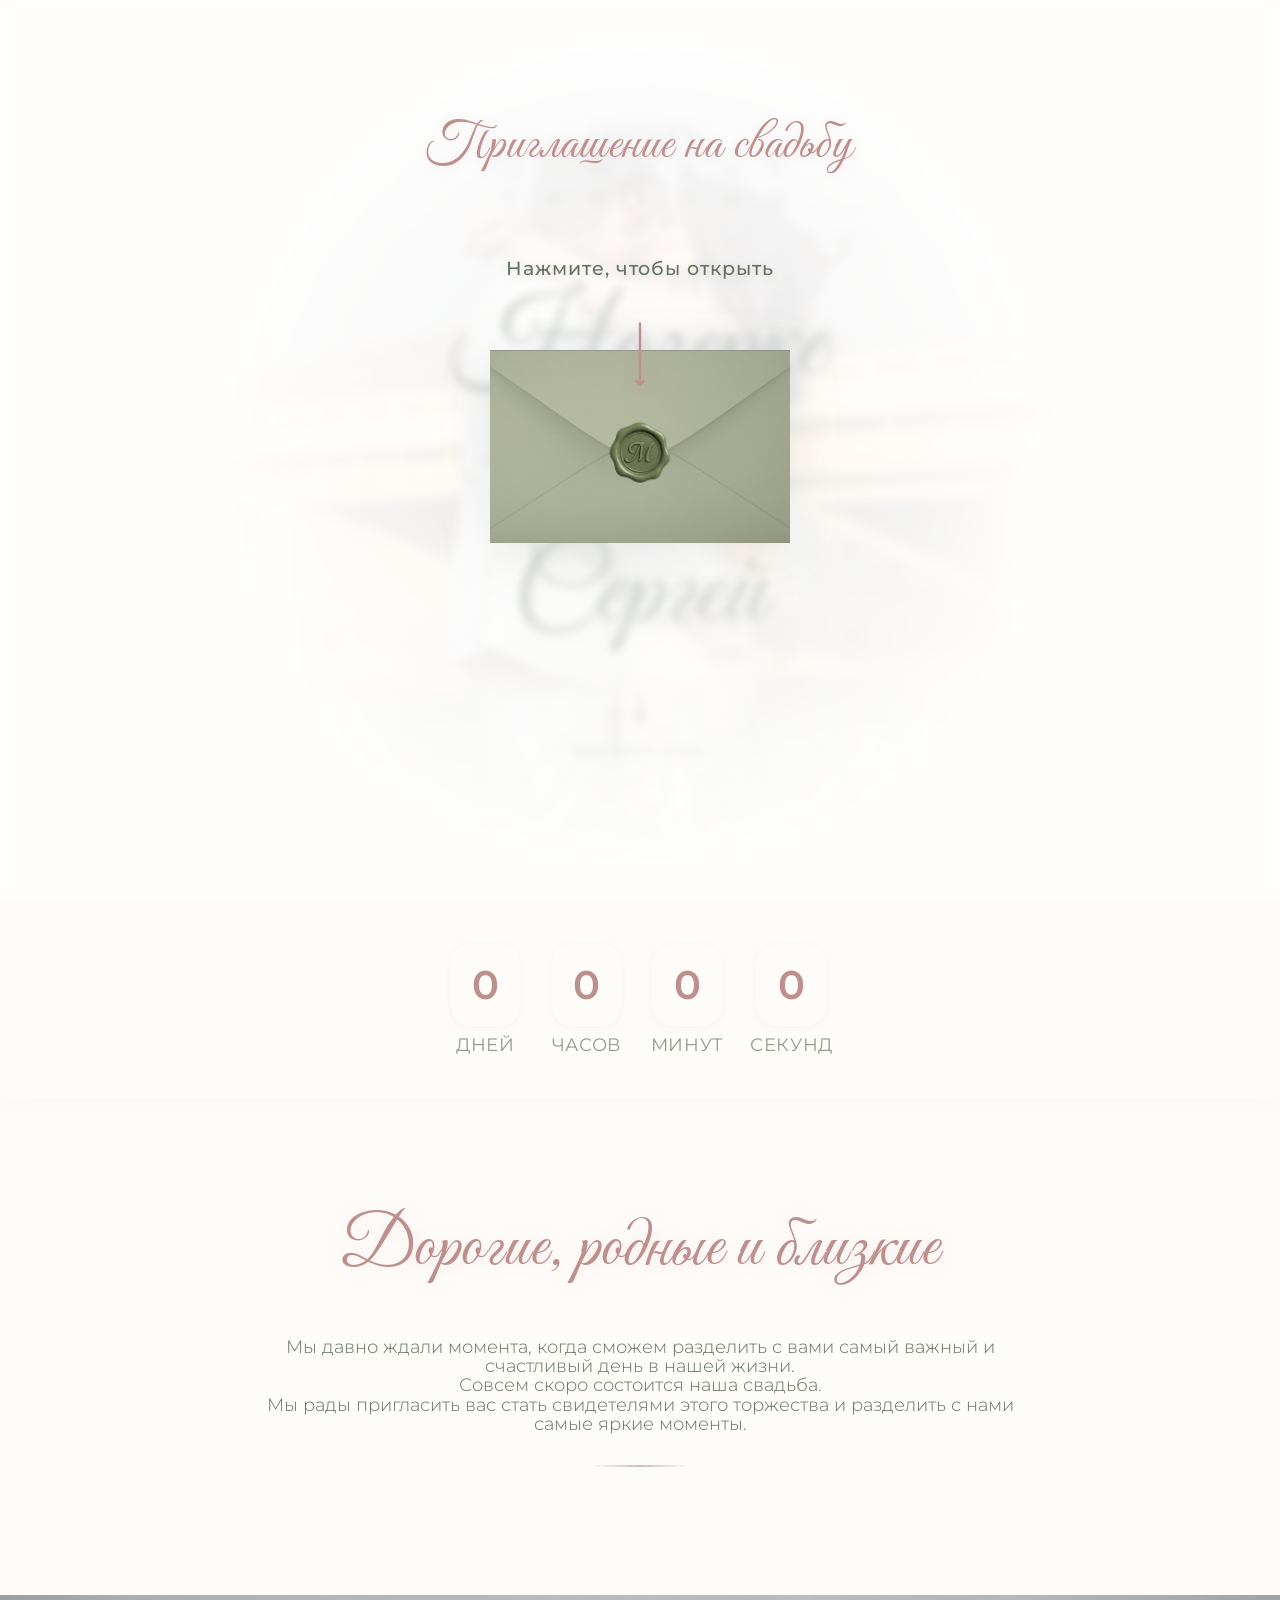
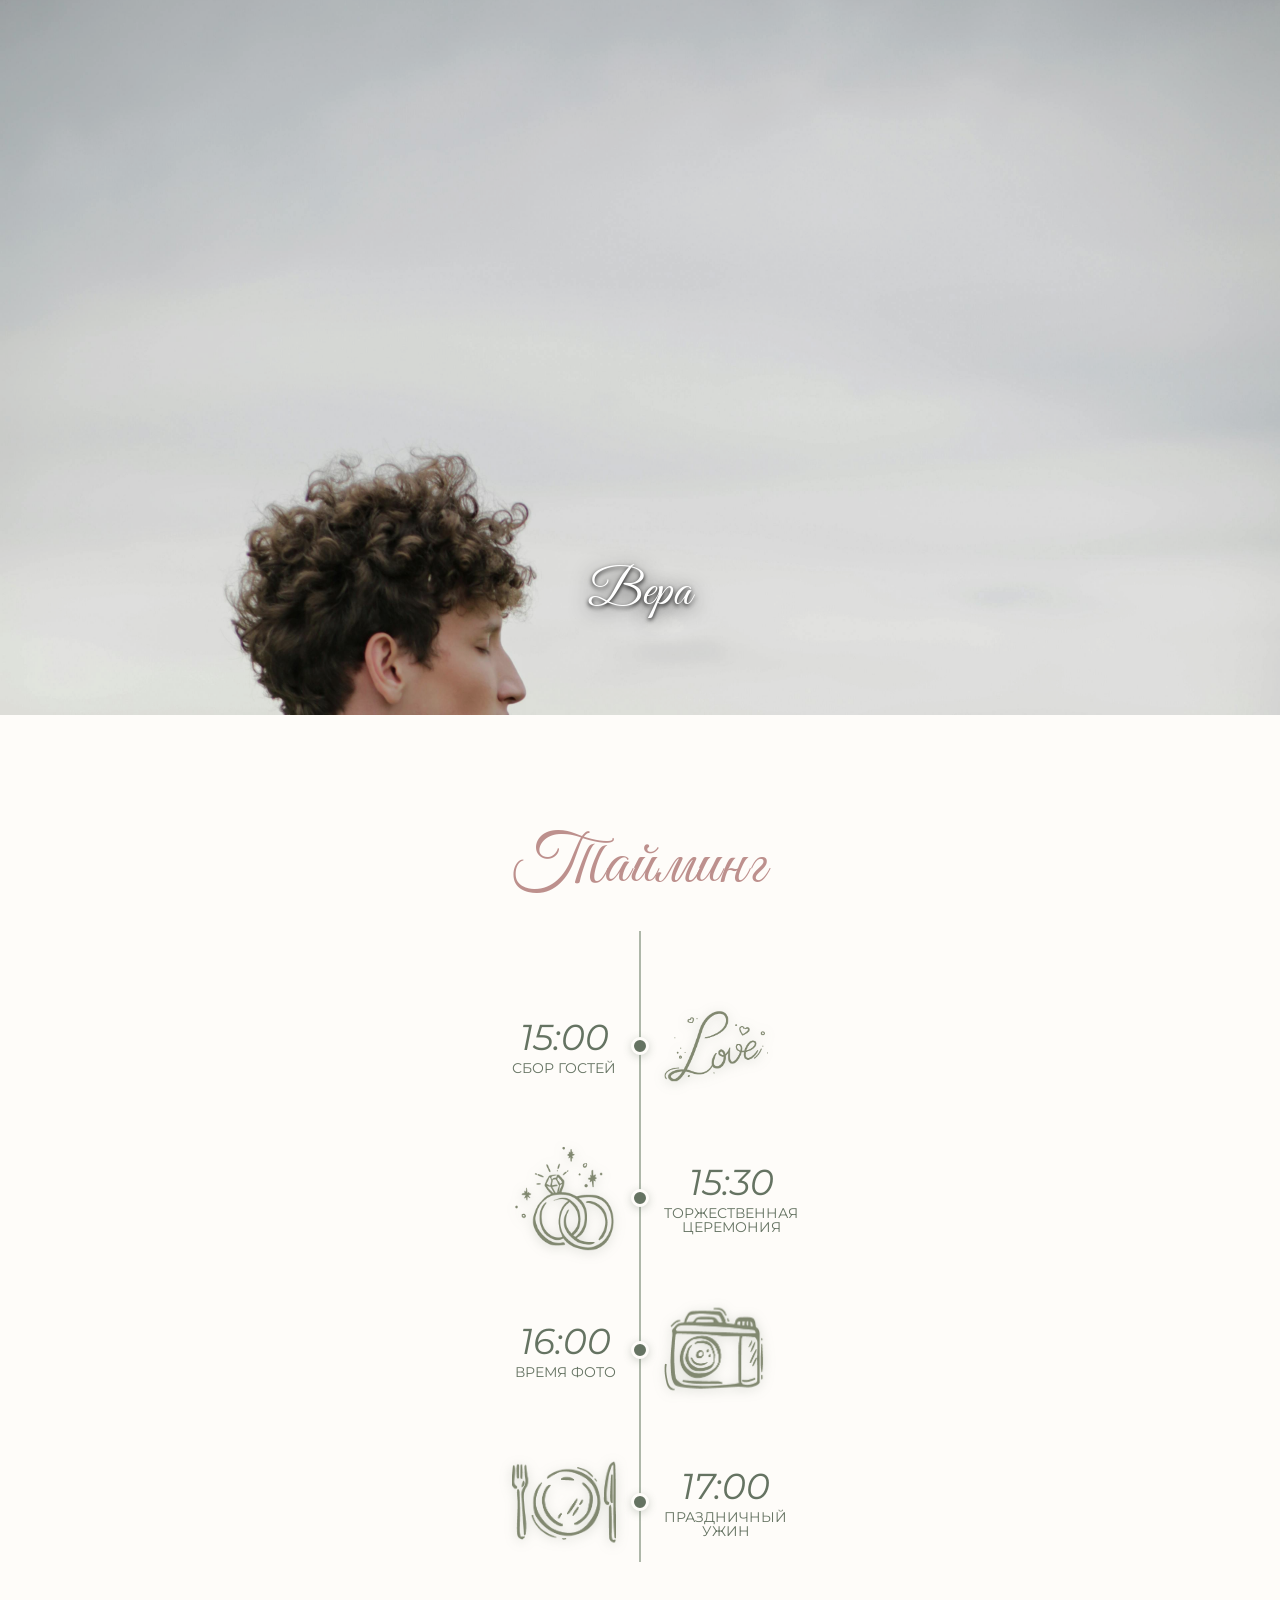
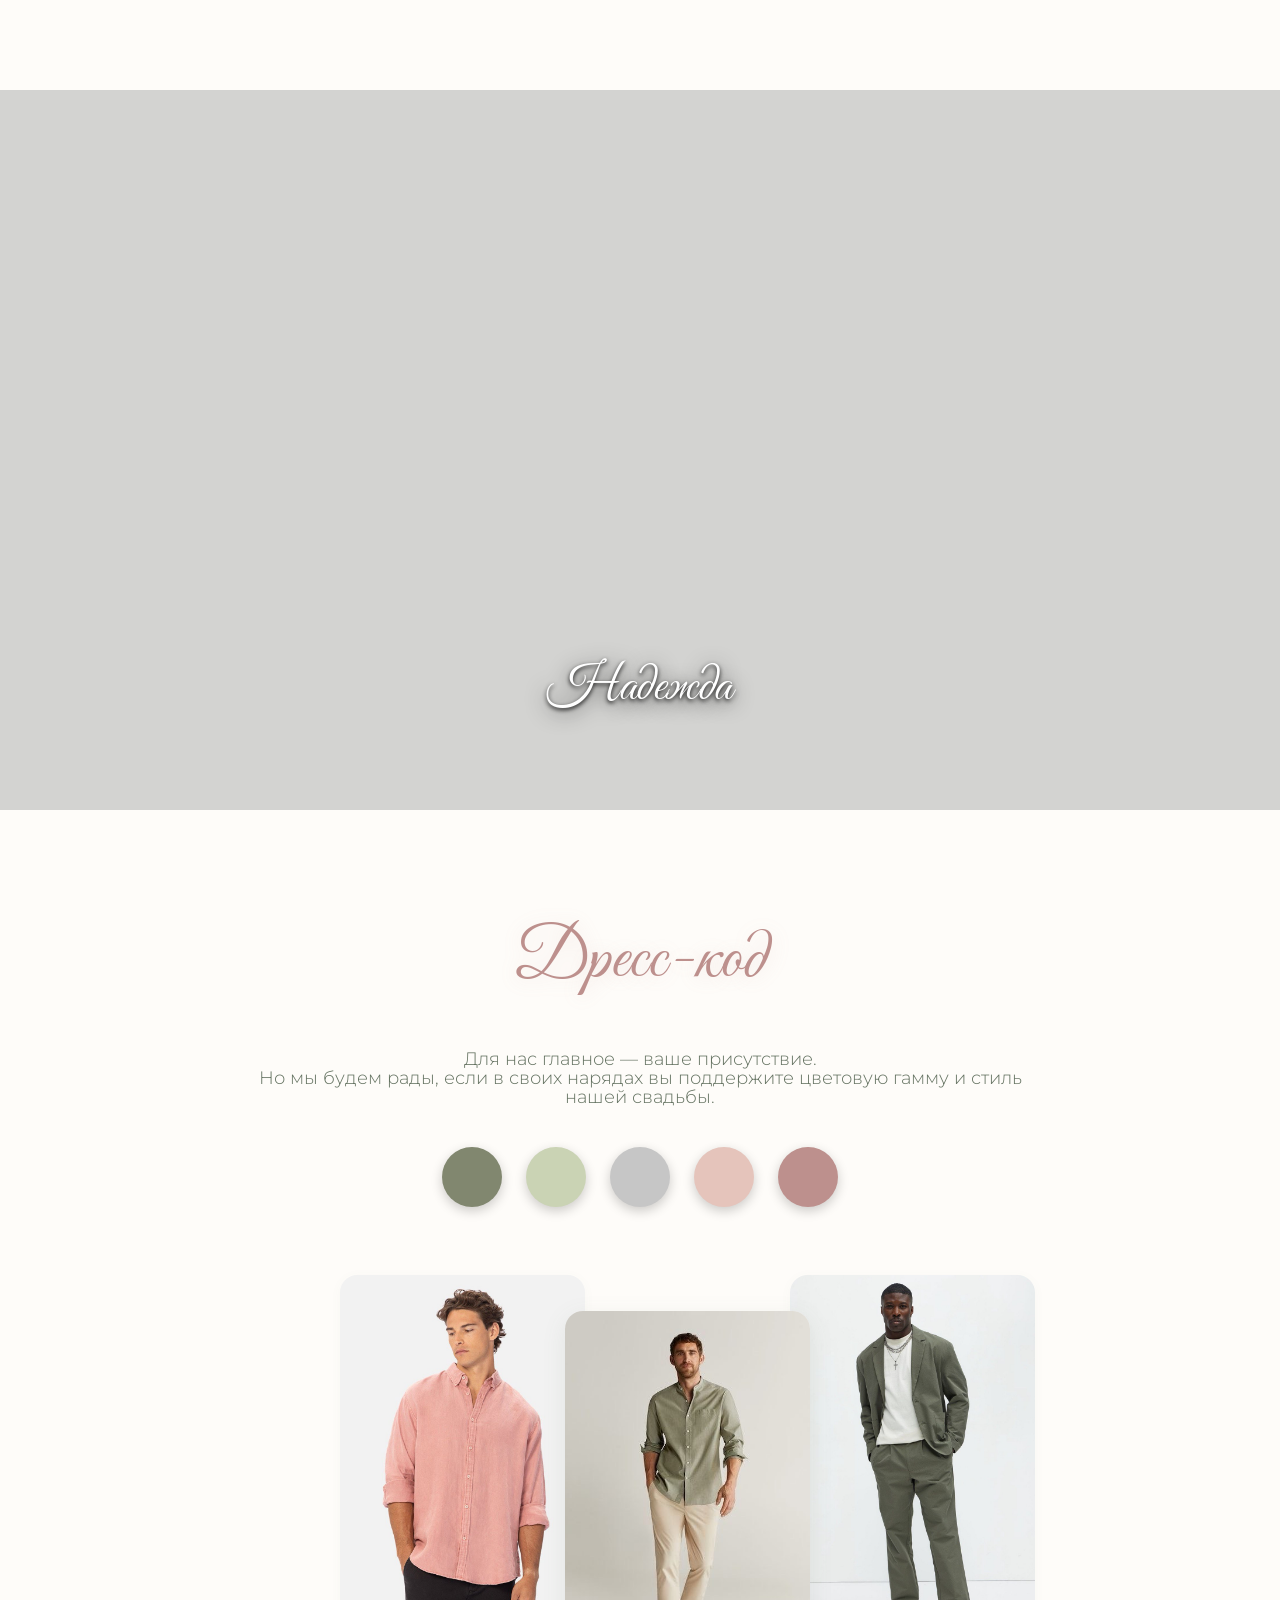
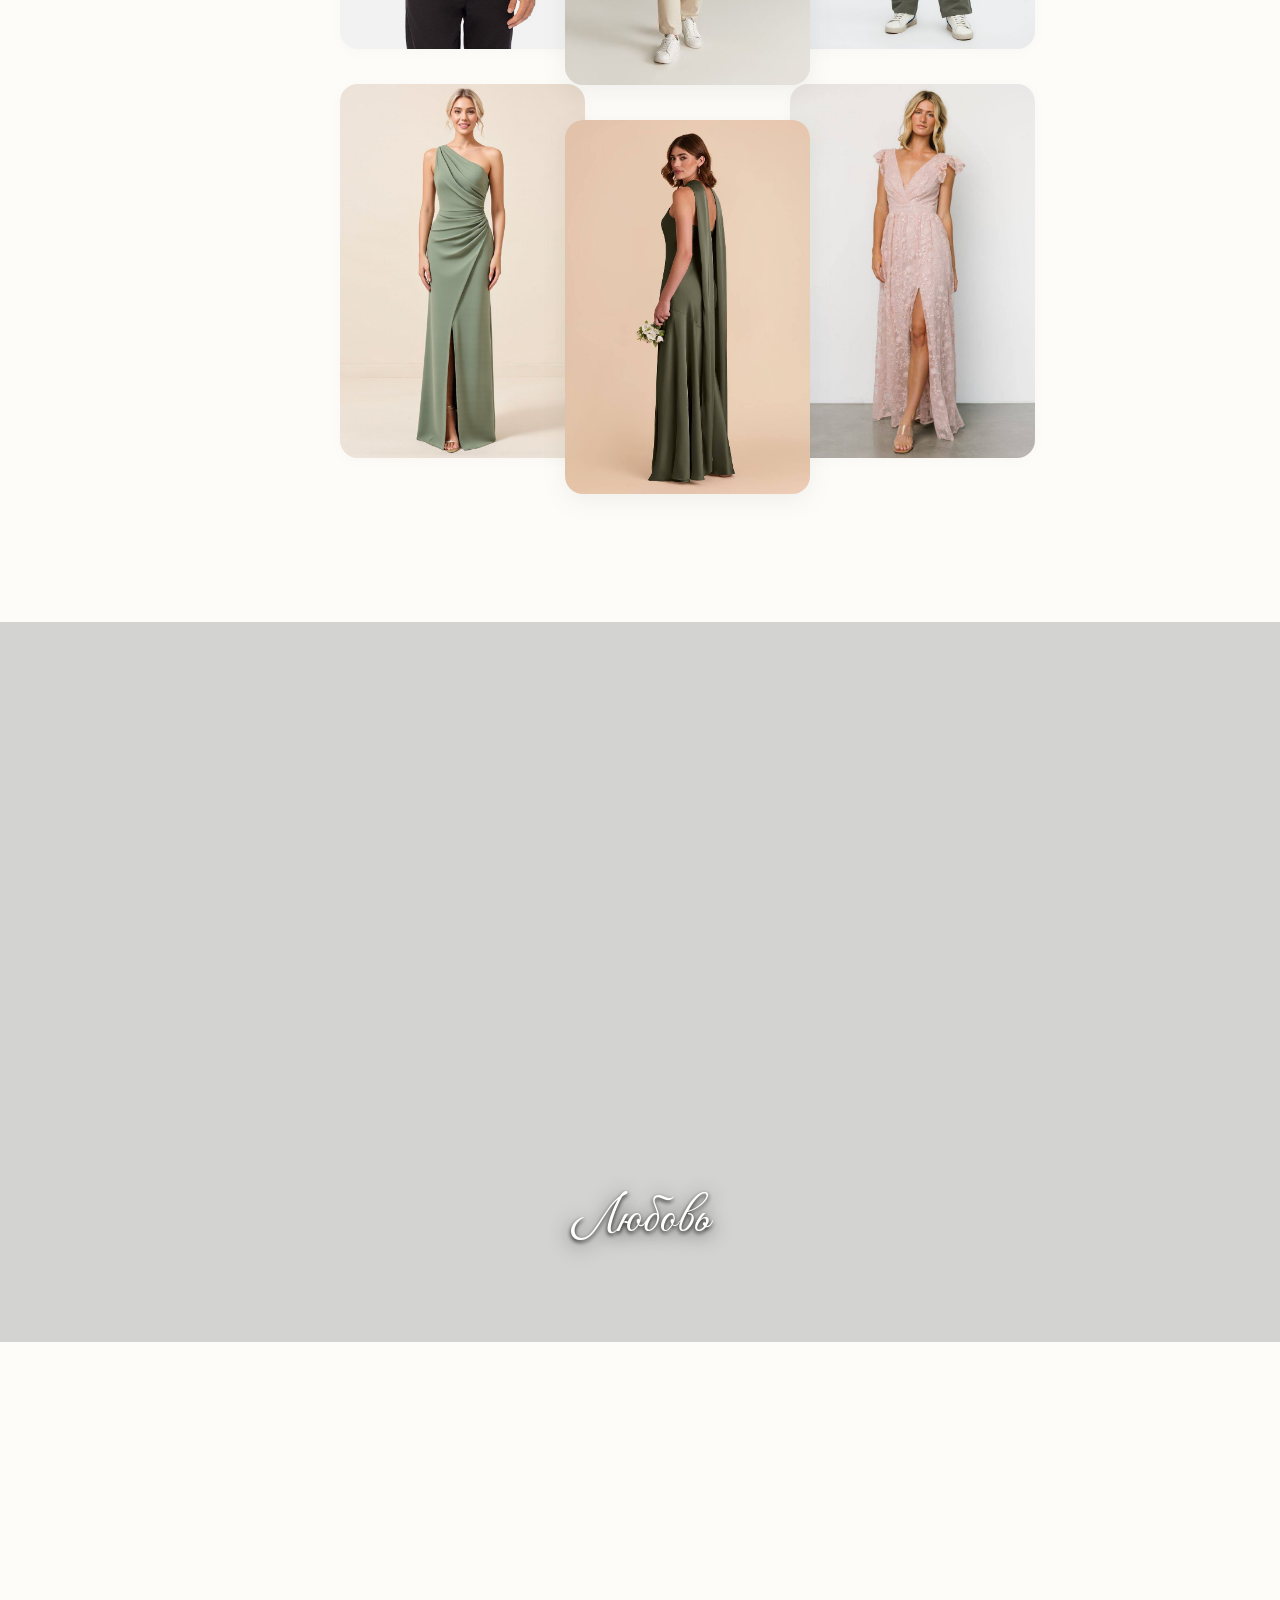
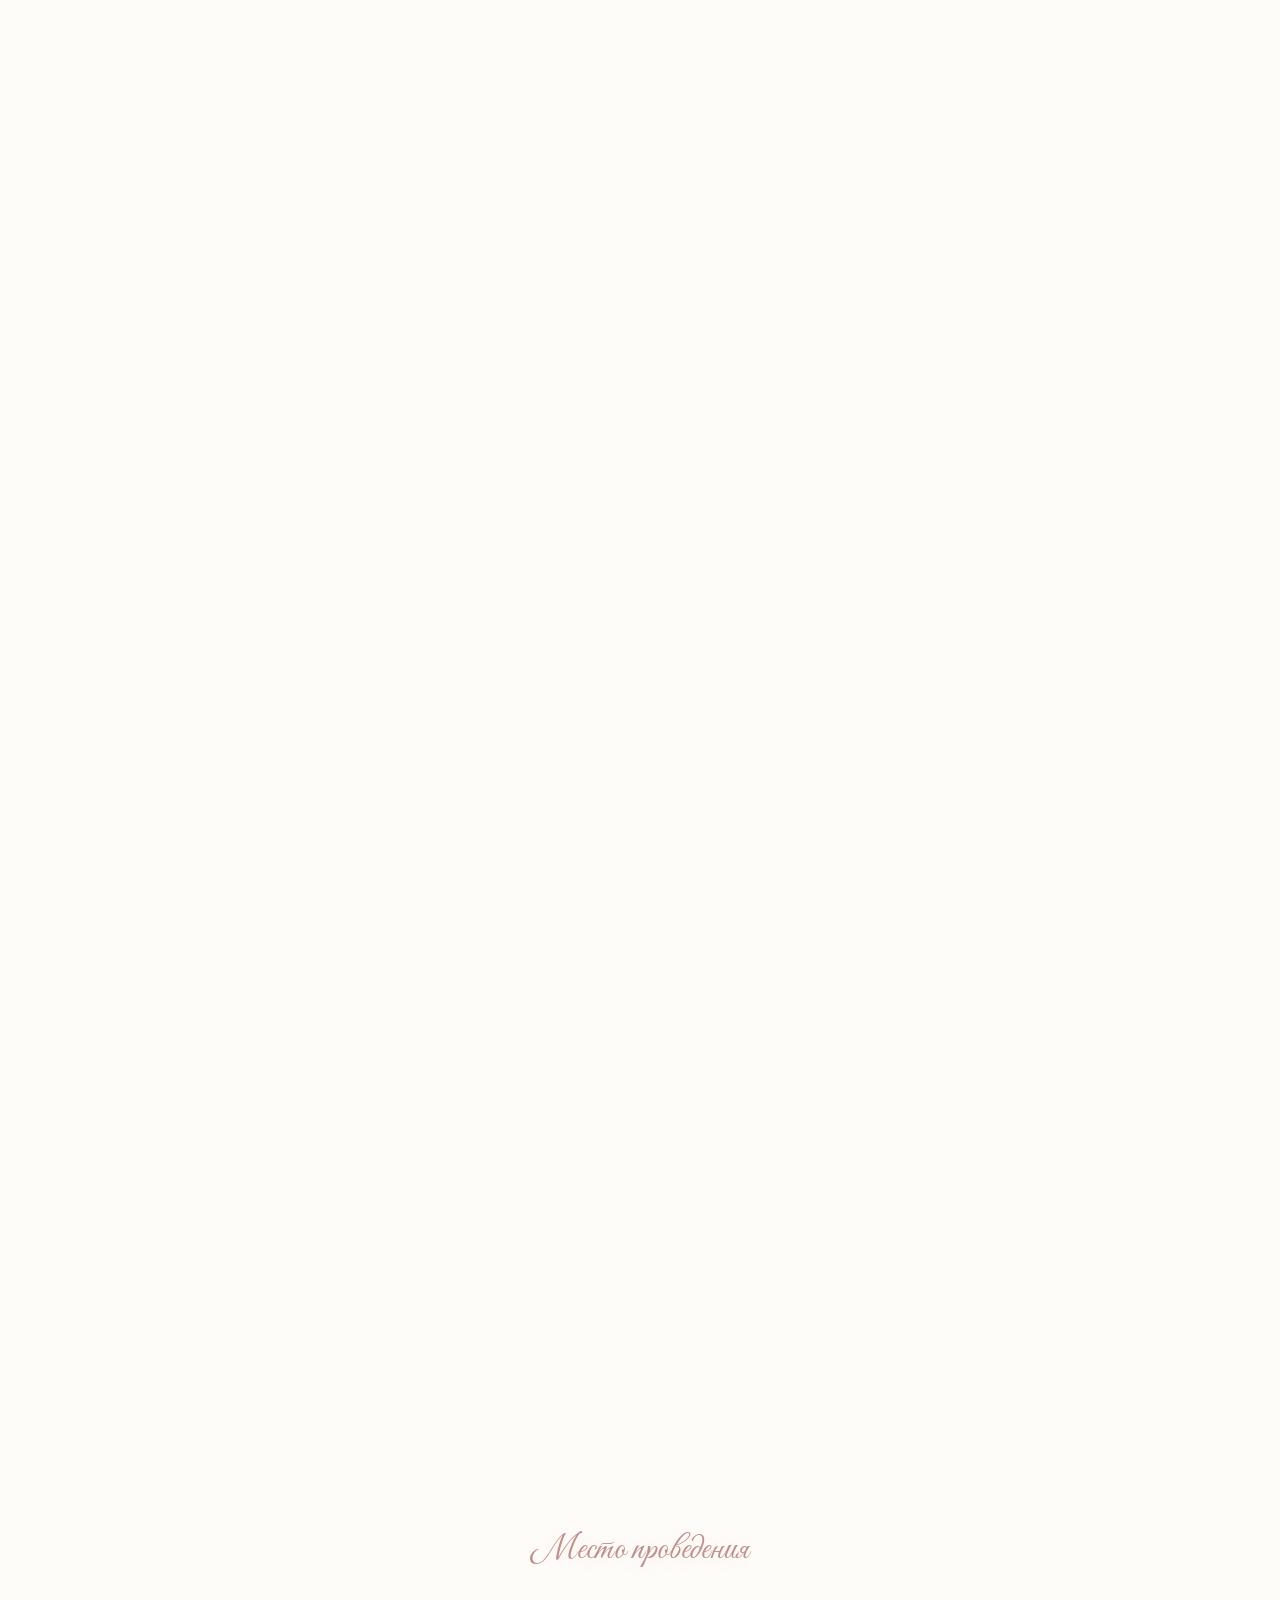
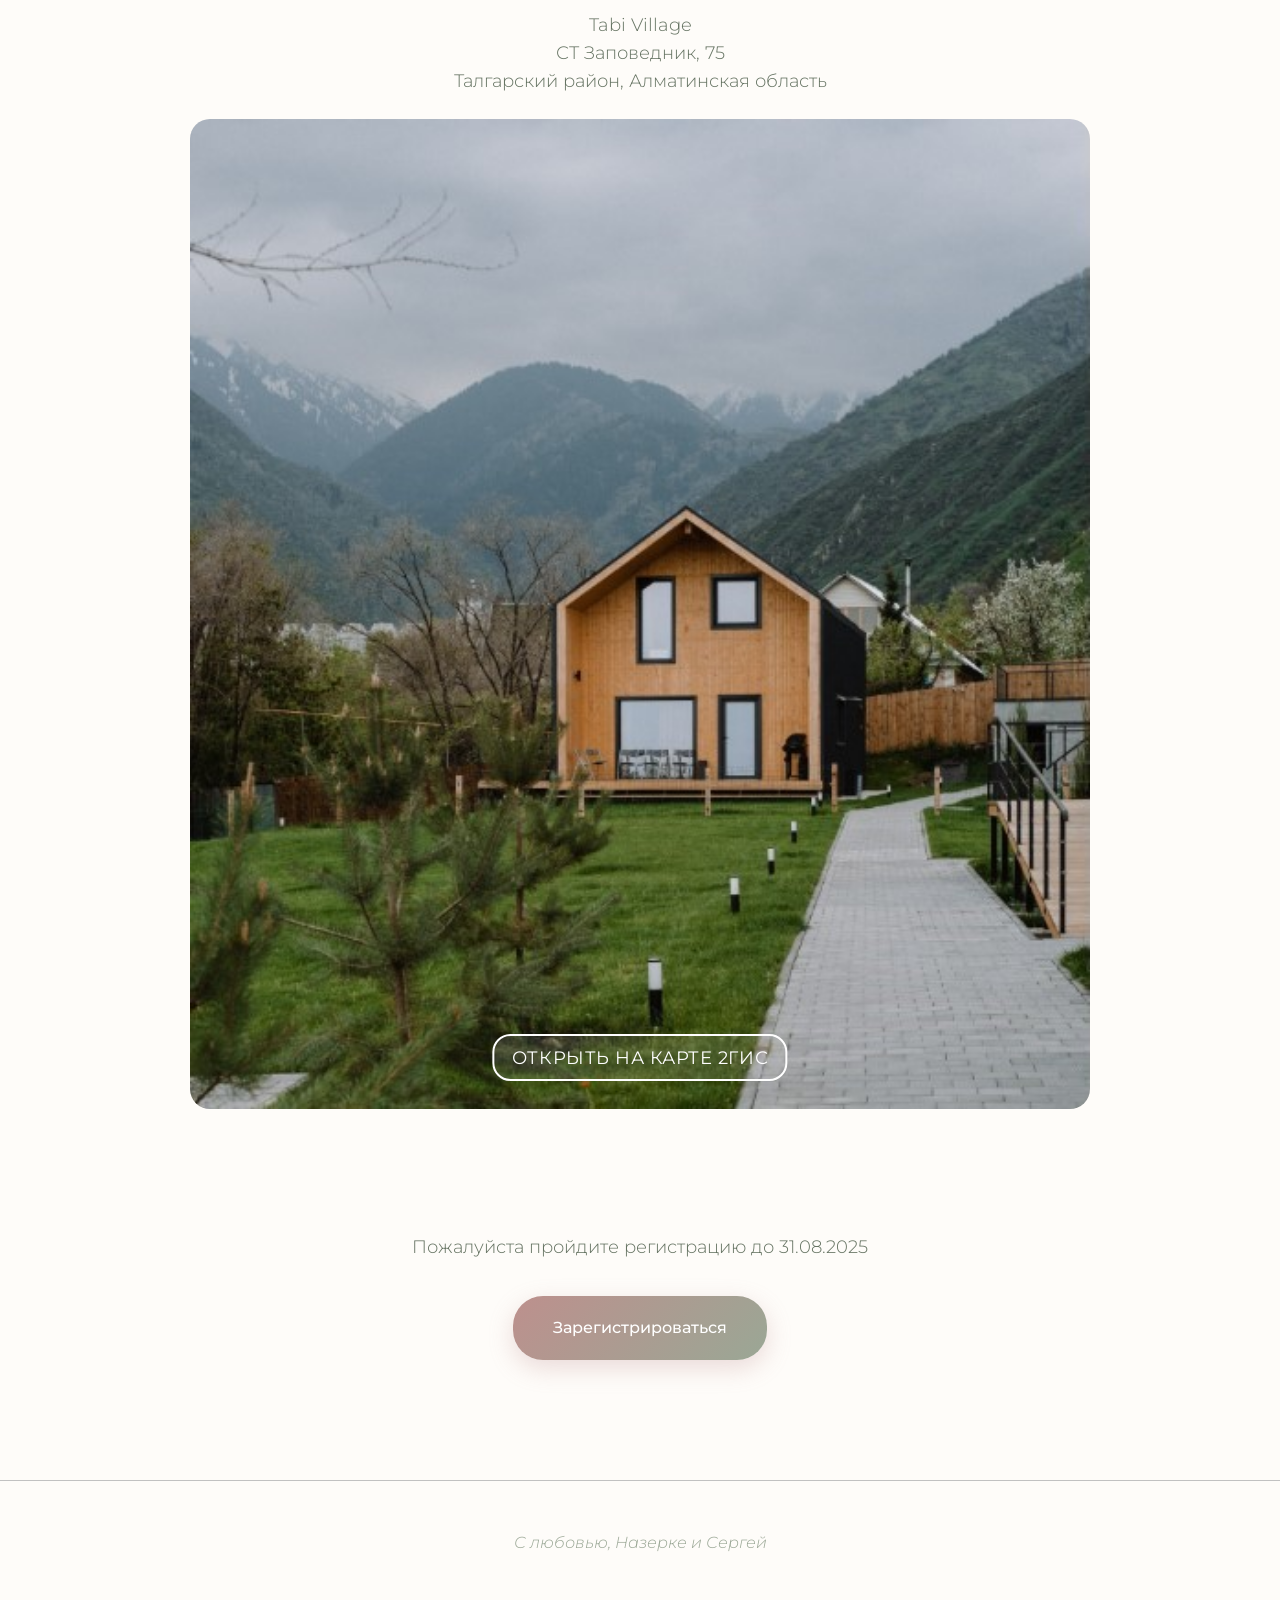
==== commit cc85783e: "Change color-dress4 label from 'Персиковый' to 'Нежно-розовый'" ====
--- a/index.html
+++ b/index.html
@@ -2698,7 +2698,7 @@
     <div class="color-circle color-dress1" title="Оливковый"></div>
     <div class="color-circle color-dress2" title="Светло-зеленый"></div>
     <div class="color-circle color-dress3" title="Серый"></div>
-    <div class="color-circle color-dress4" title="Персиковый"></div>
+    <div class="color-circle color-dress4" title="Нежно-розовый"></div>
     <div class="color-circle color-dress5" title="Розово-бежевый"></div>
   </div>
   <div class="dresscode-gallery">
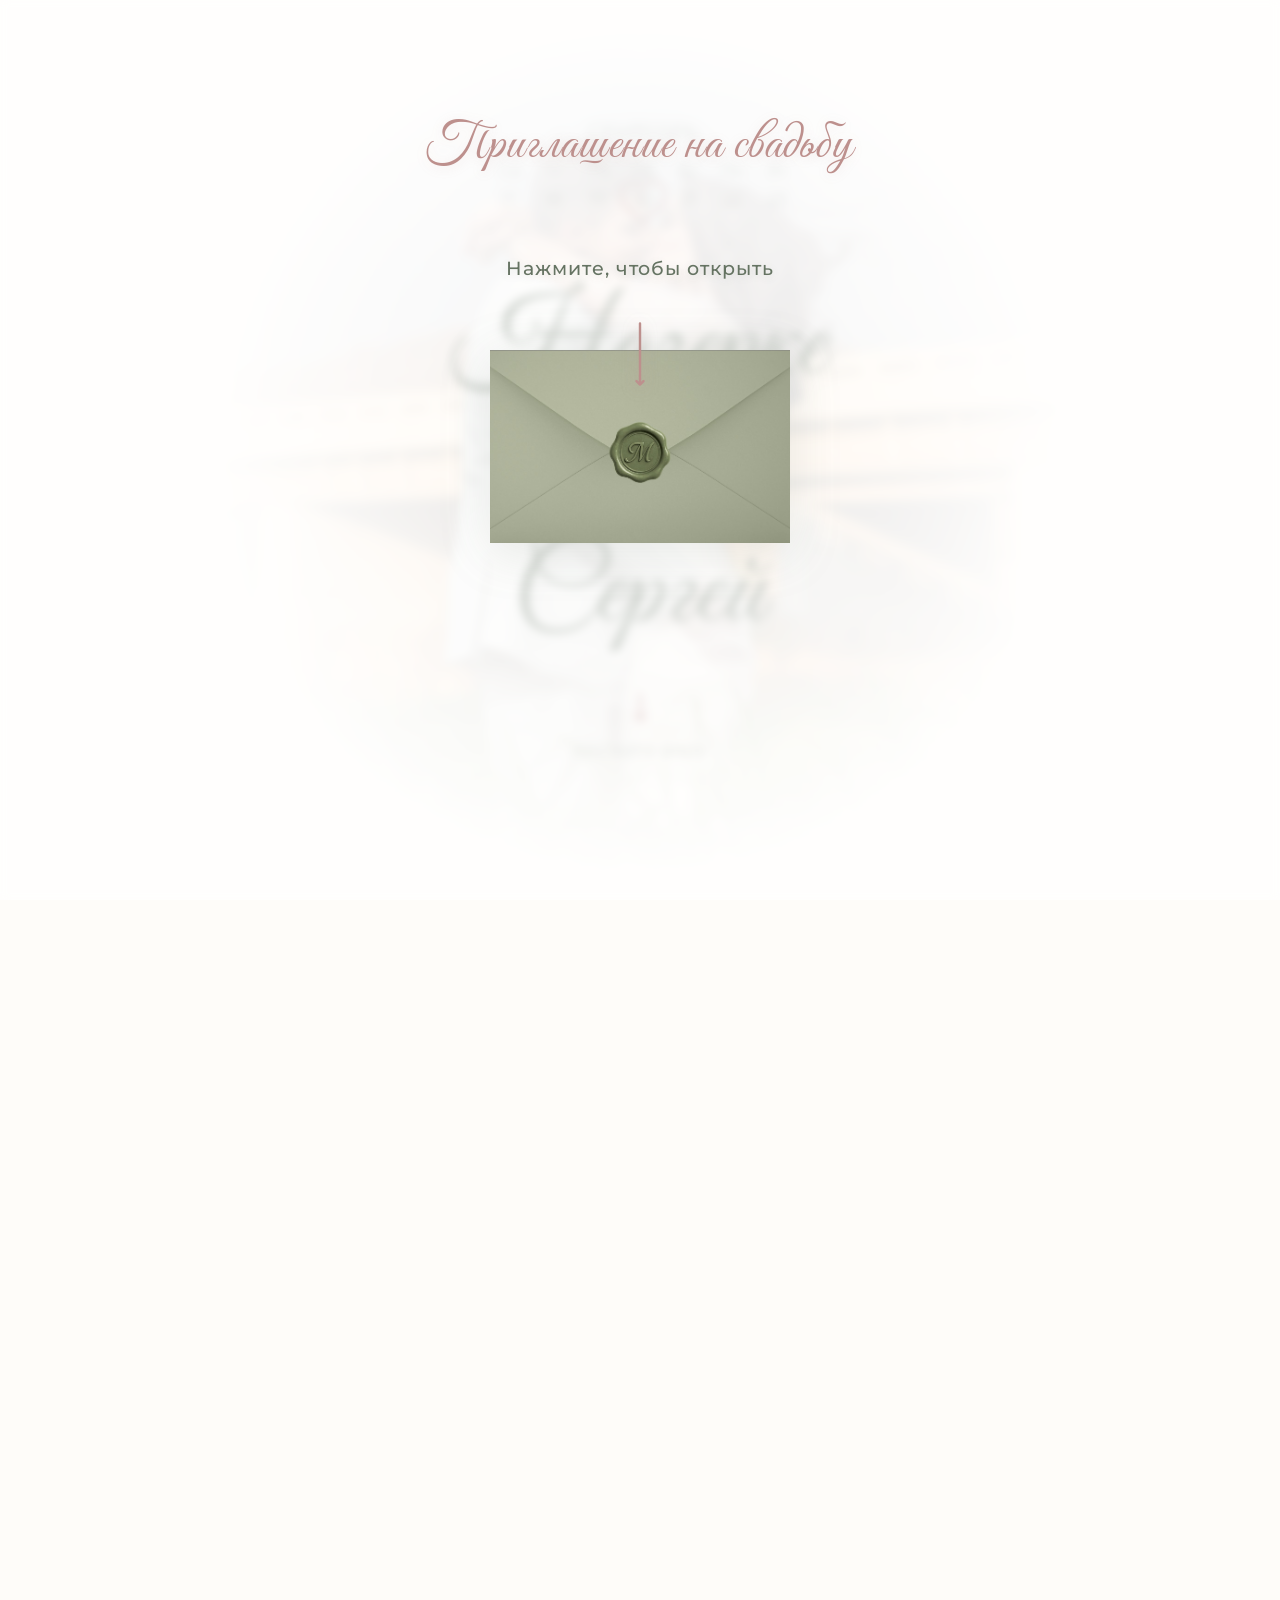
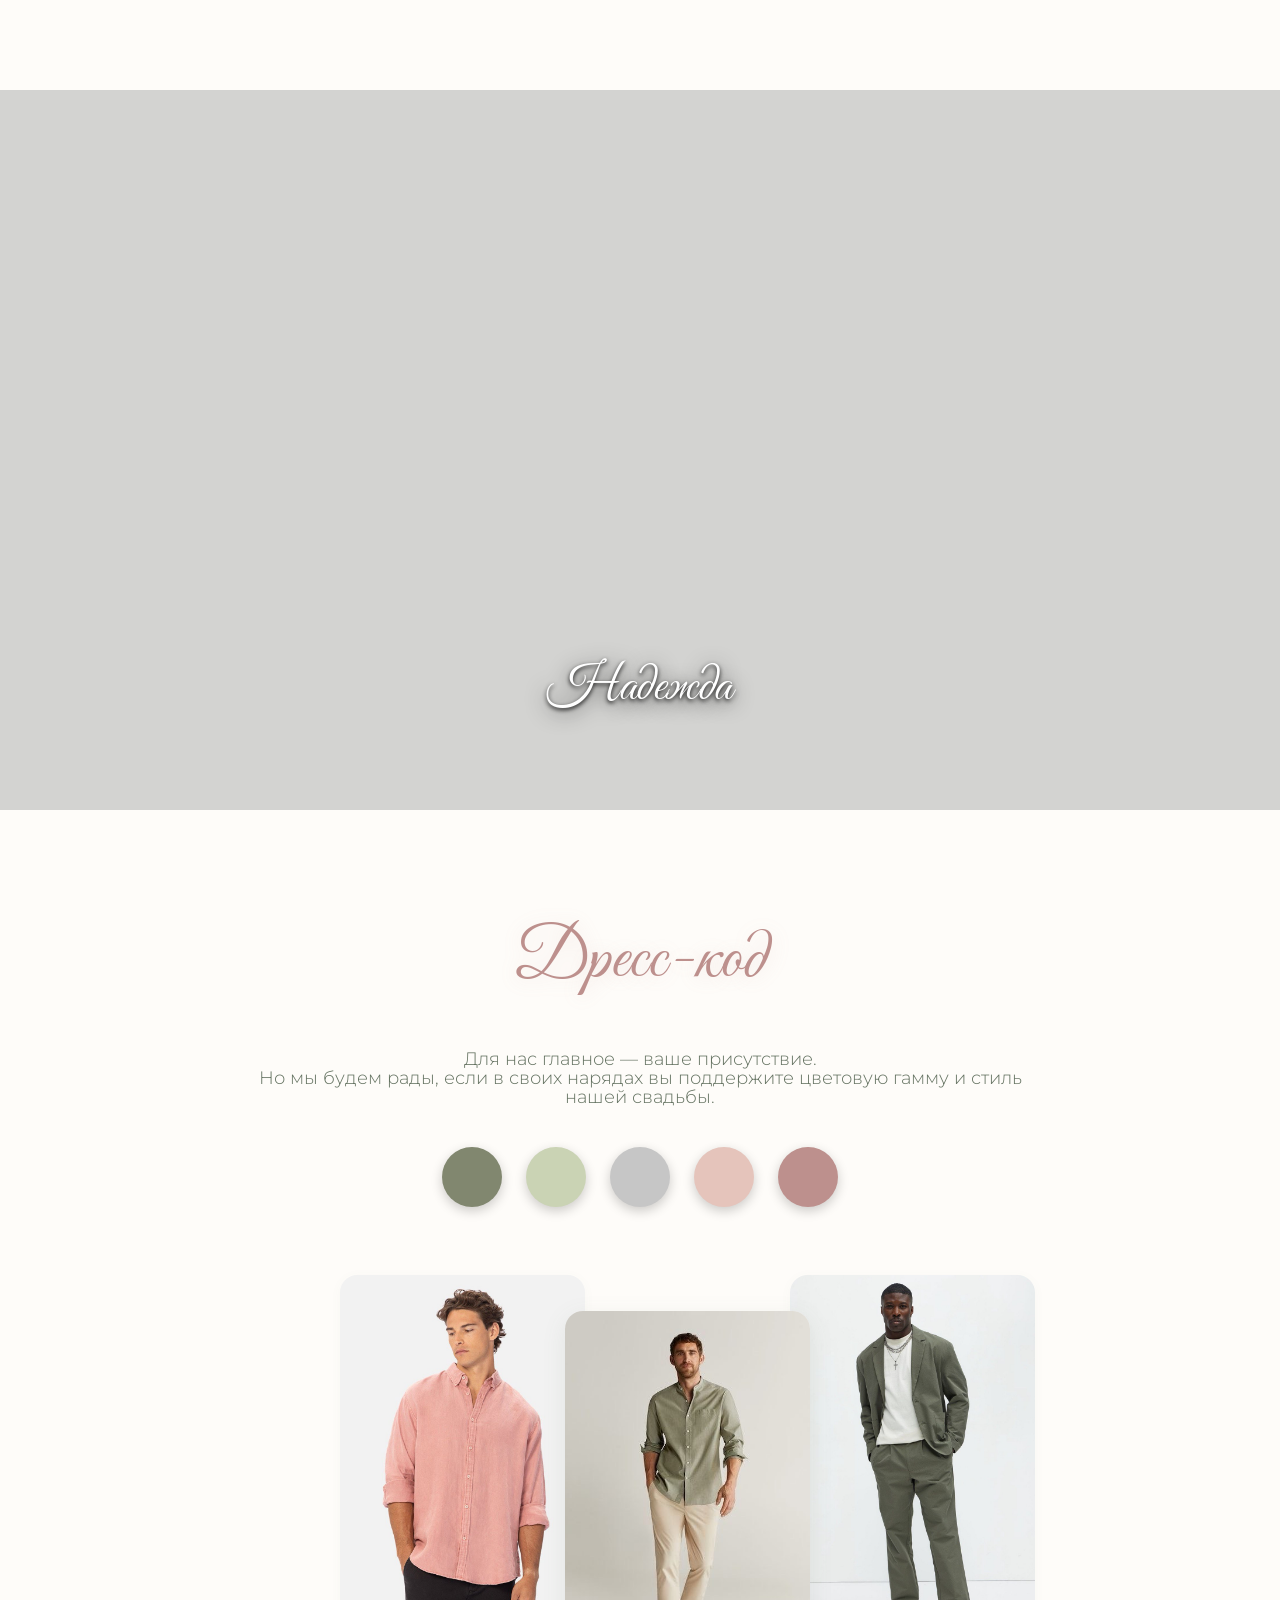
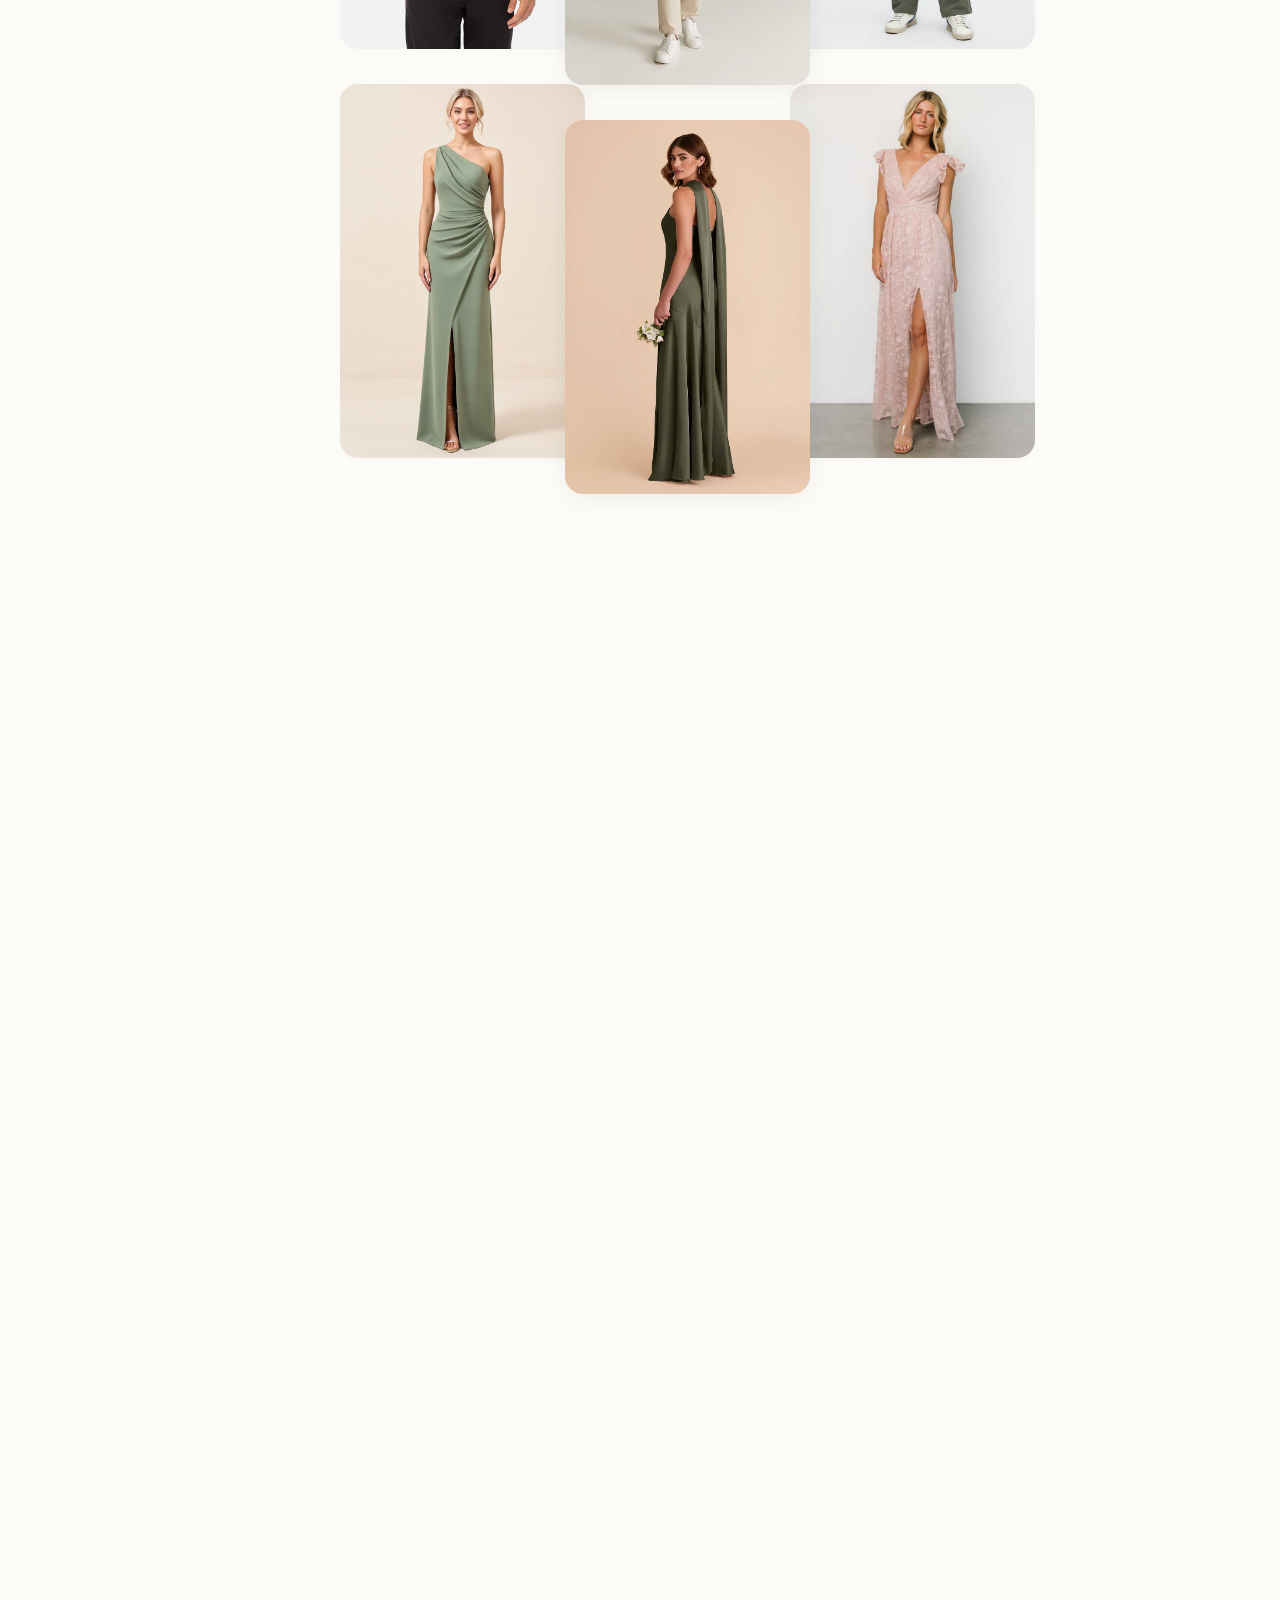
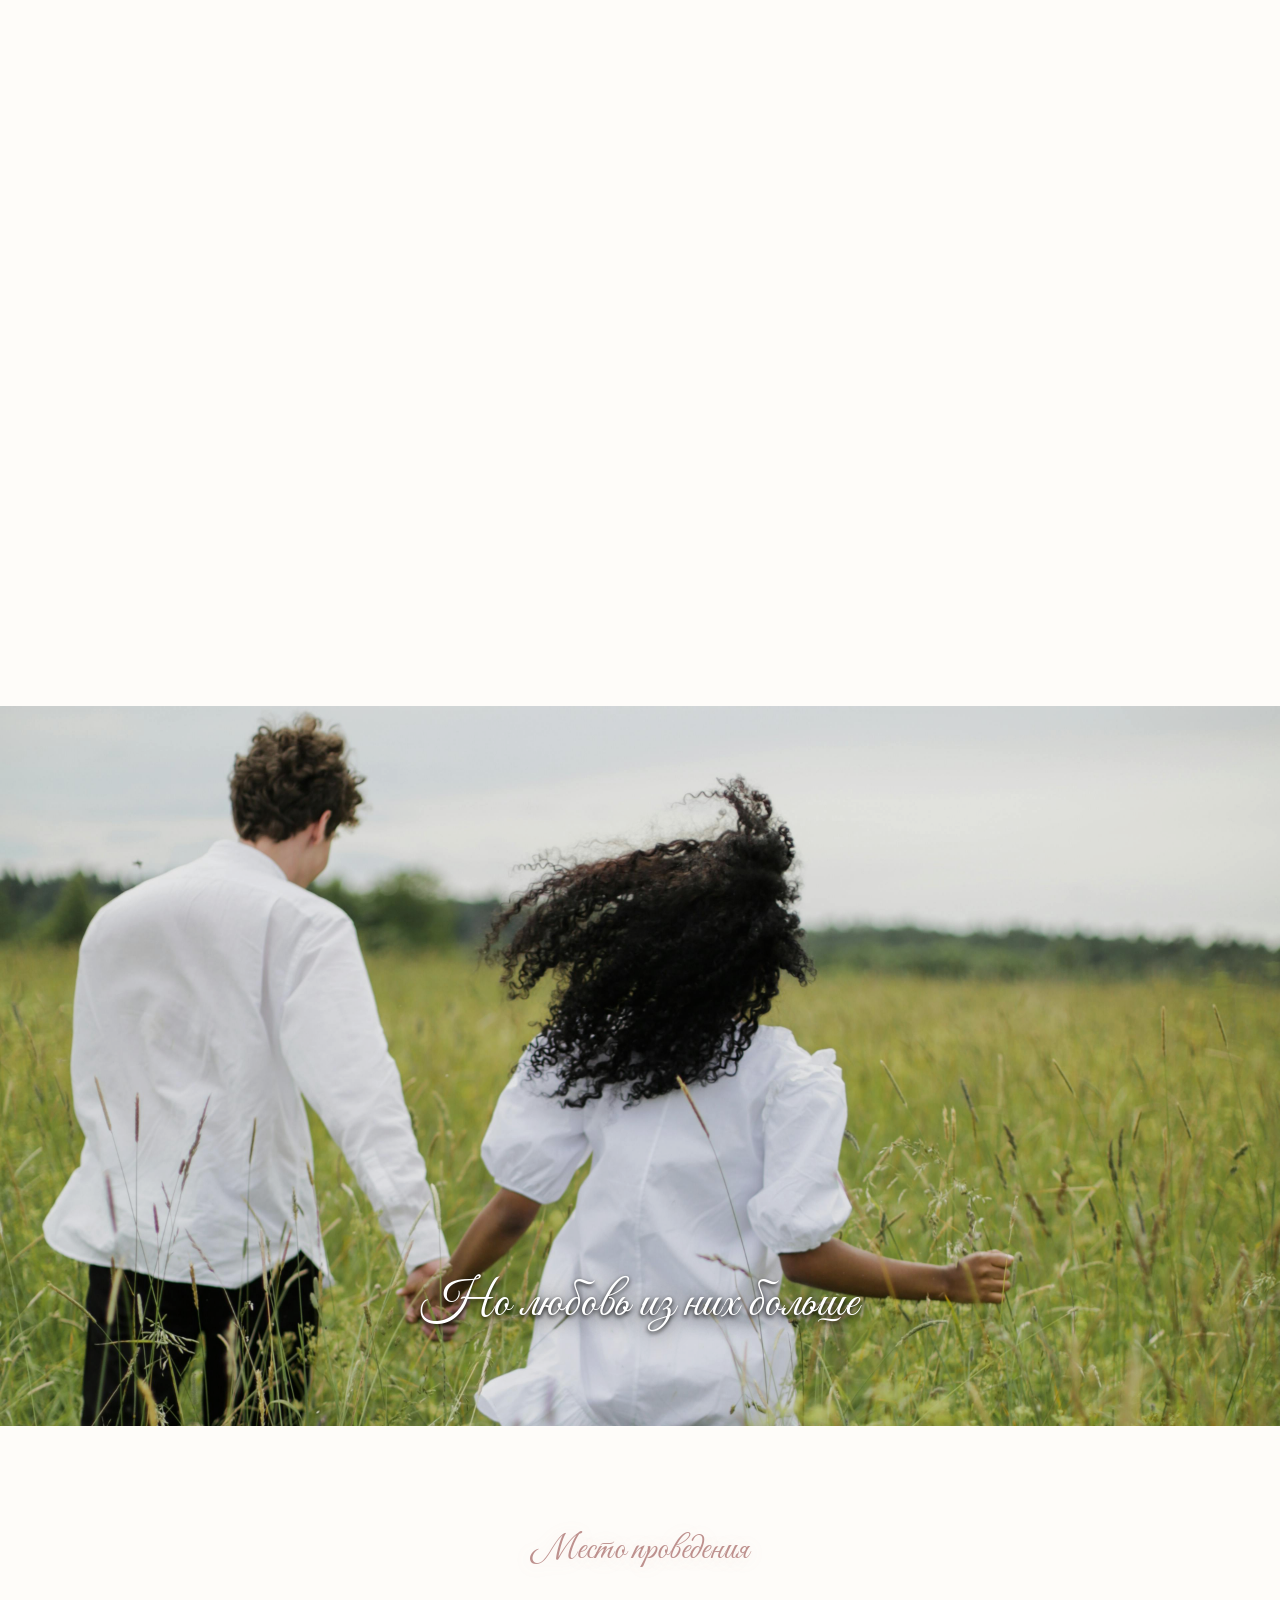
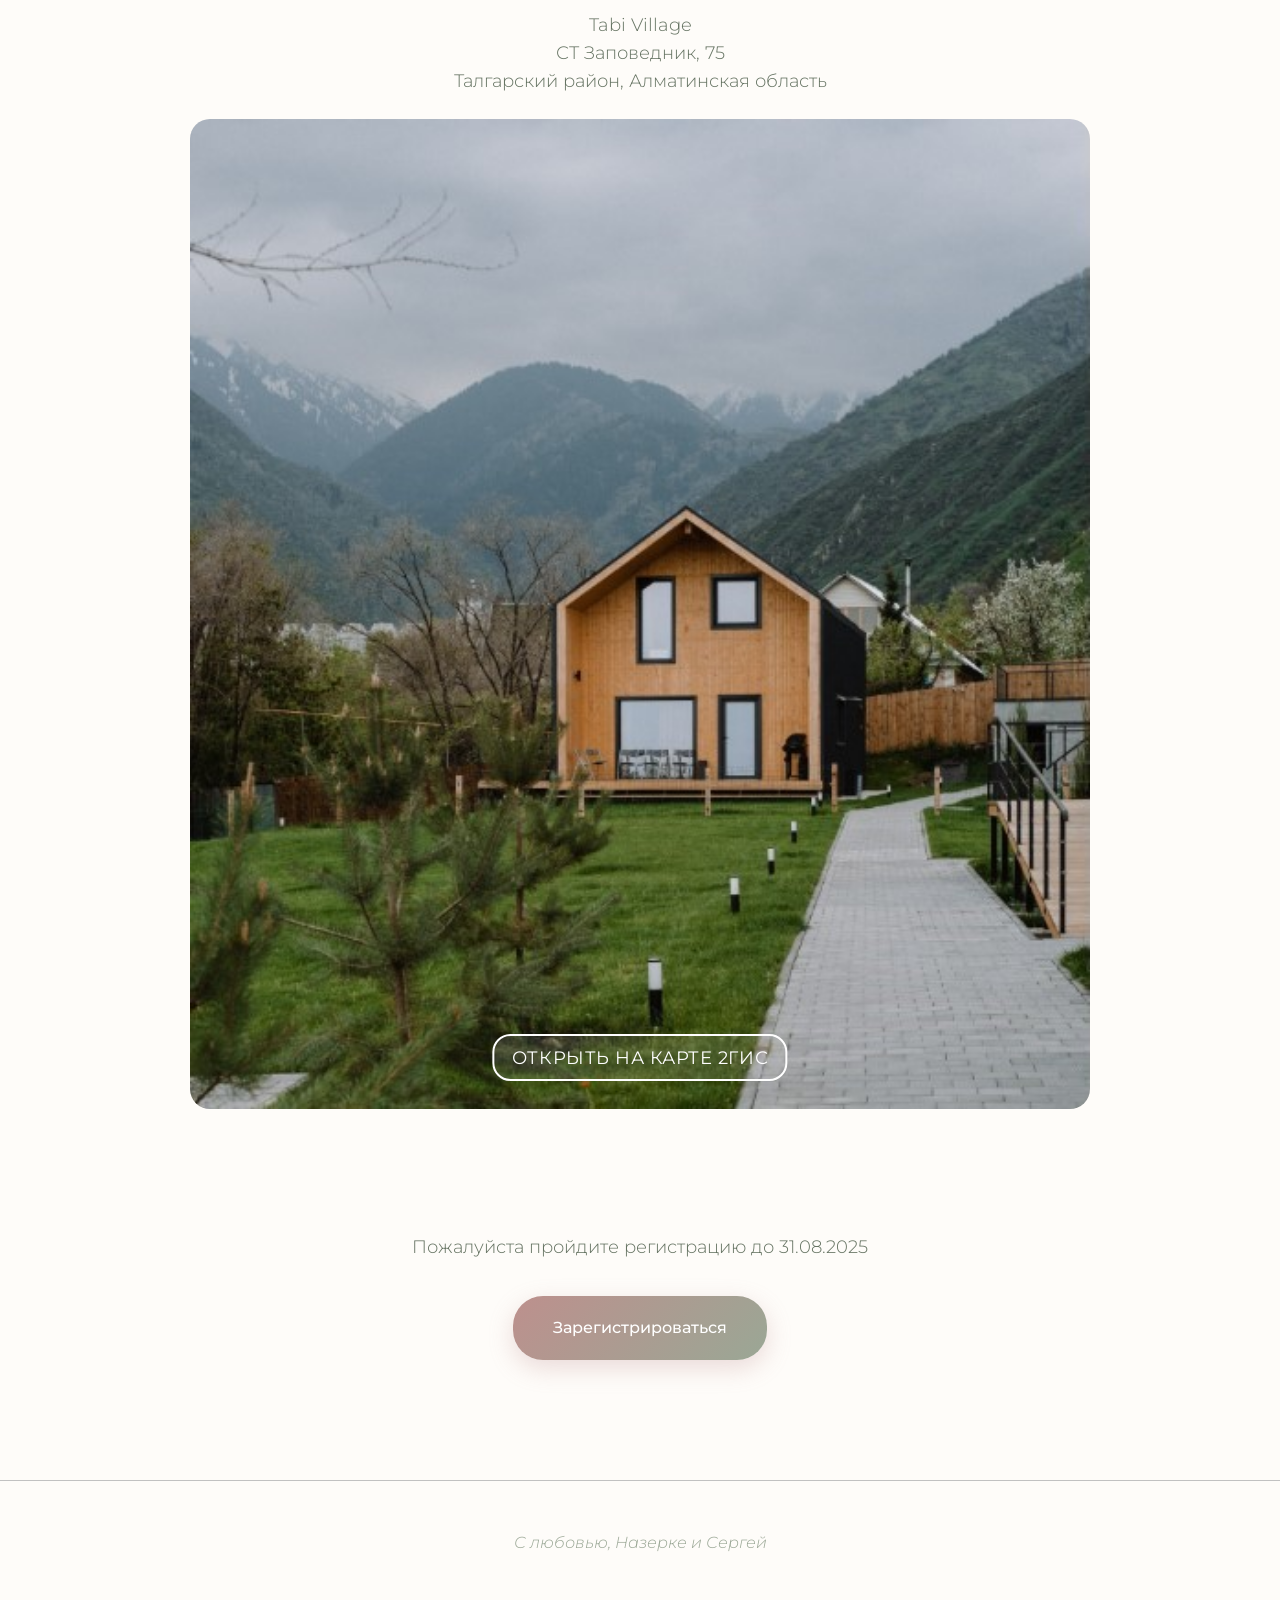
==== commit c72ff708: "Change color-dress5 label from 'Розово-бежевый' to 'Пыльная роза'" ====
--- a/index.html
+++ b/index.html
@@ -2699,7 +2699,7 @@
     <div class="color-circle color-dress2" title="Светло-зеленый"></div>
     <div class="color-circle color-dress3" title="Серый"></div>
     <div class="color-circle color-dress4" title="Нежно-розовый"></div>
-    <div class="color-circle color-dress5" title="Розово-бежевый"></div>
+    <div class="color-circle color-dress5" title="Пыльная роза"></div>
   </div>
   <div class="dresscode-gallery">
     <div class="dresscode-row">
